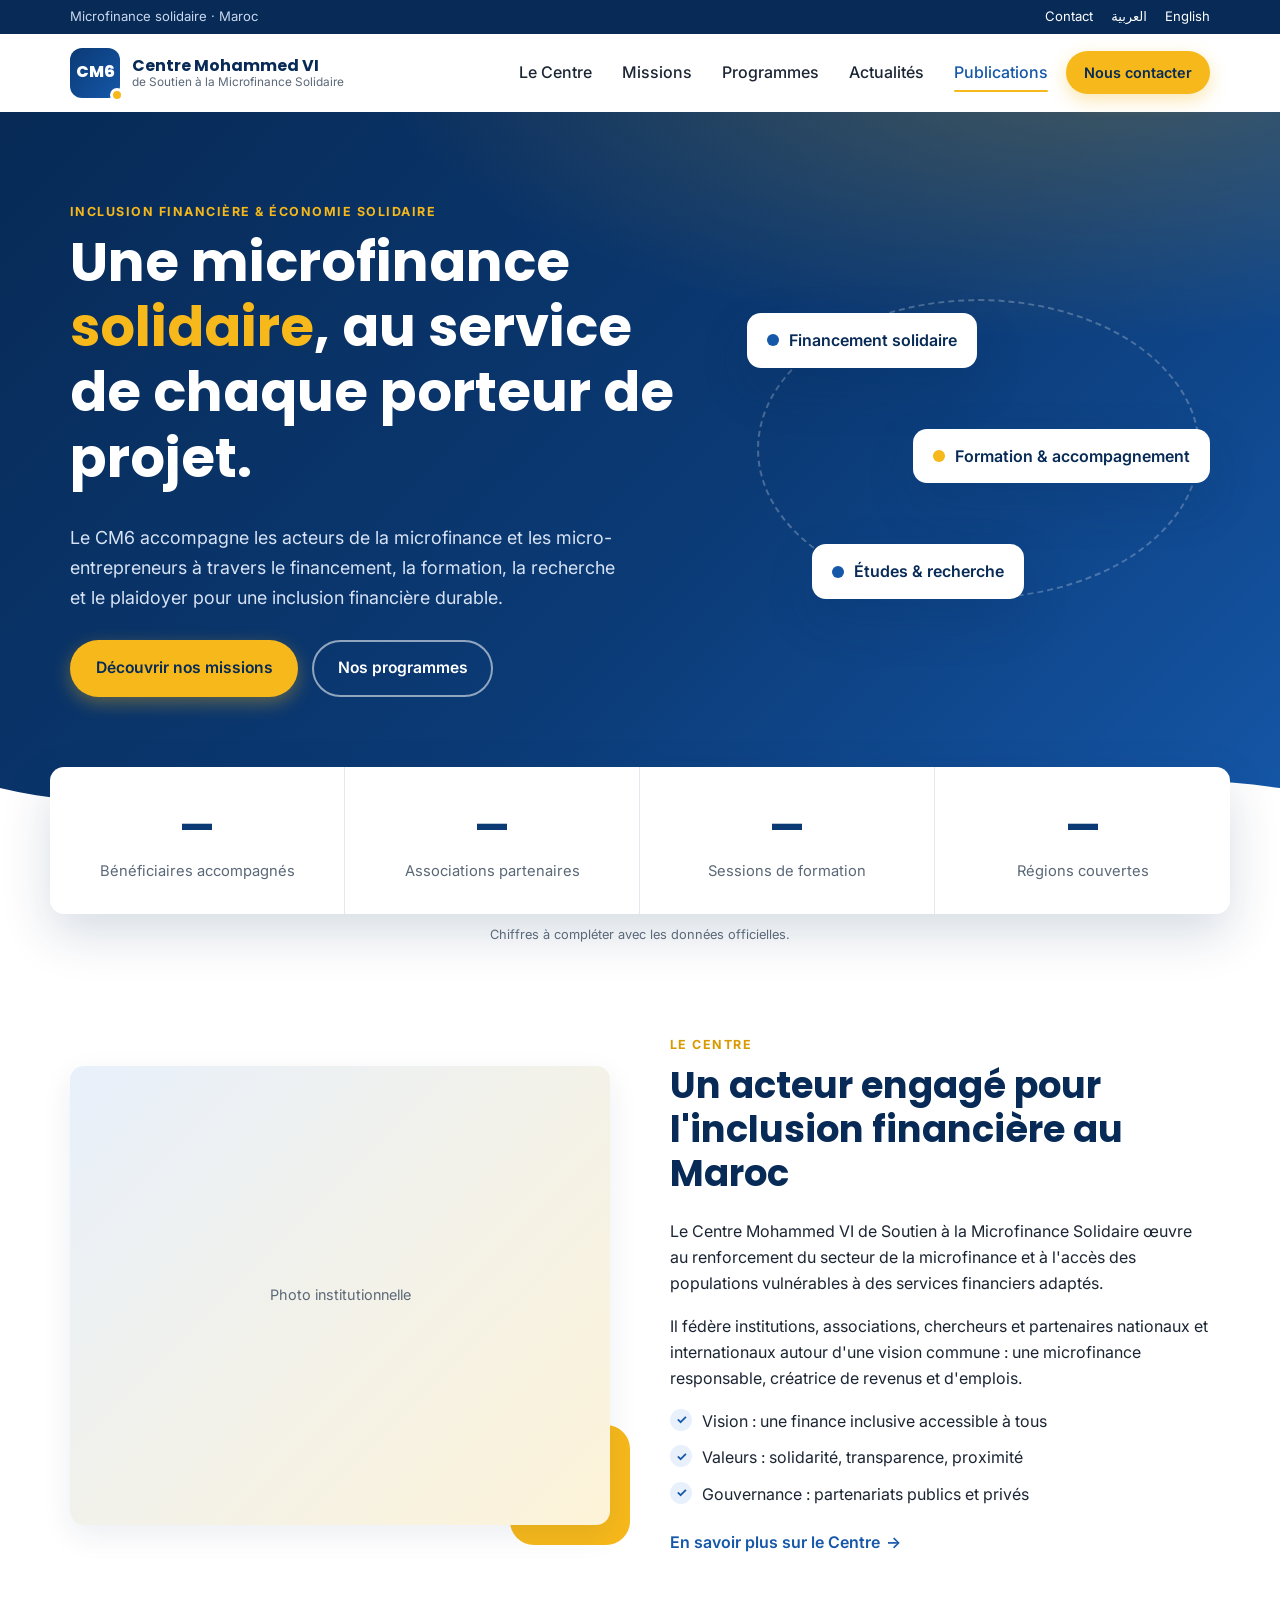
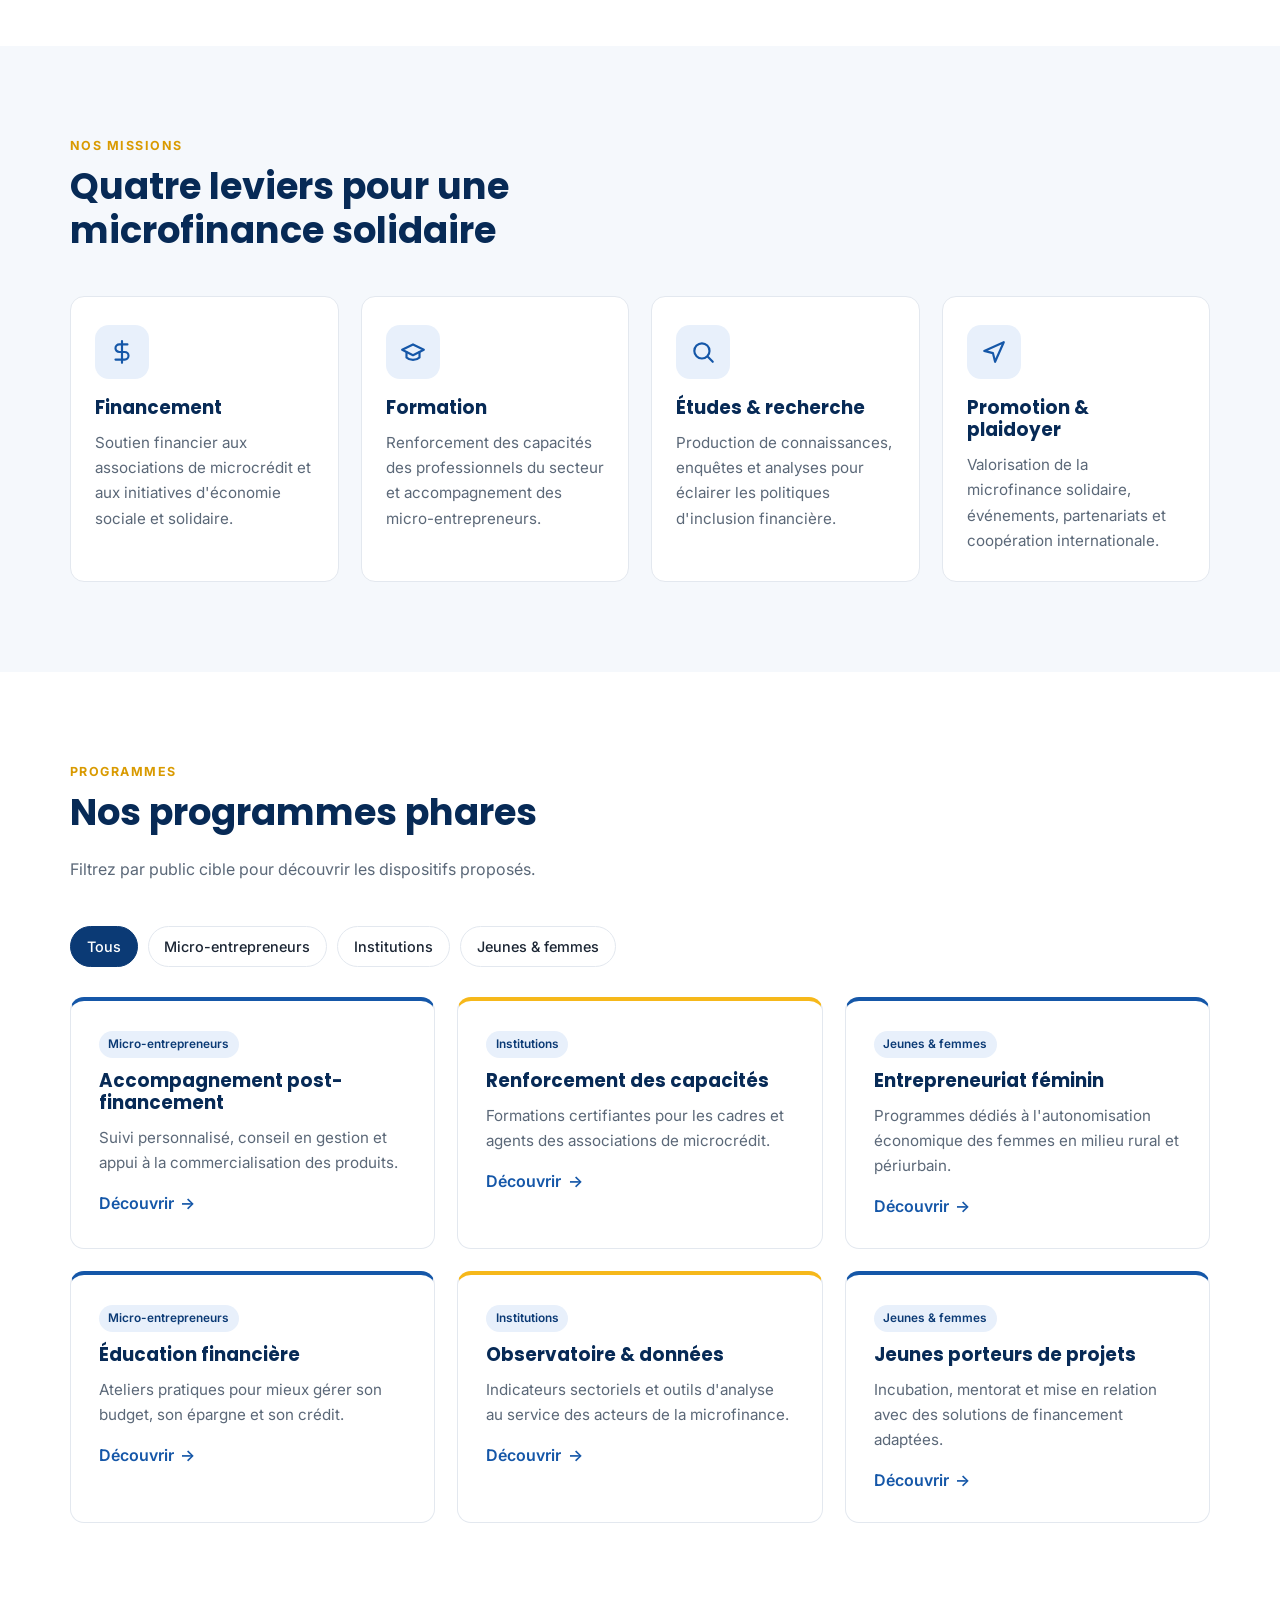
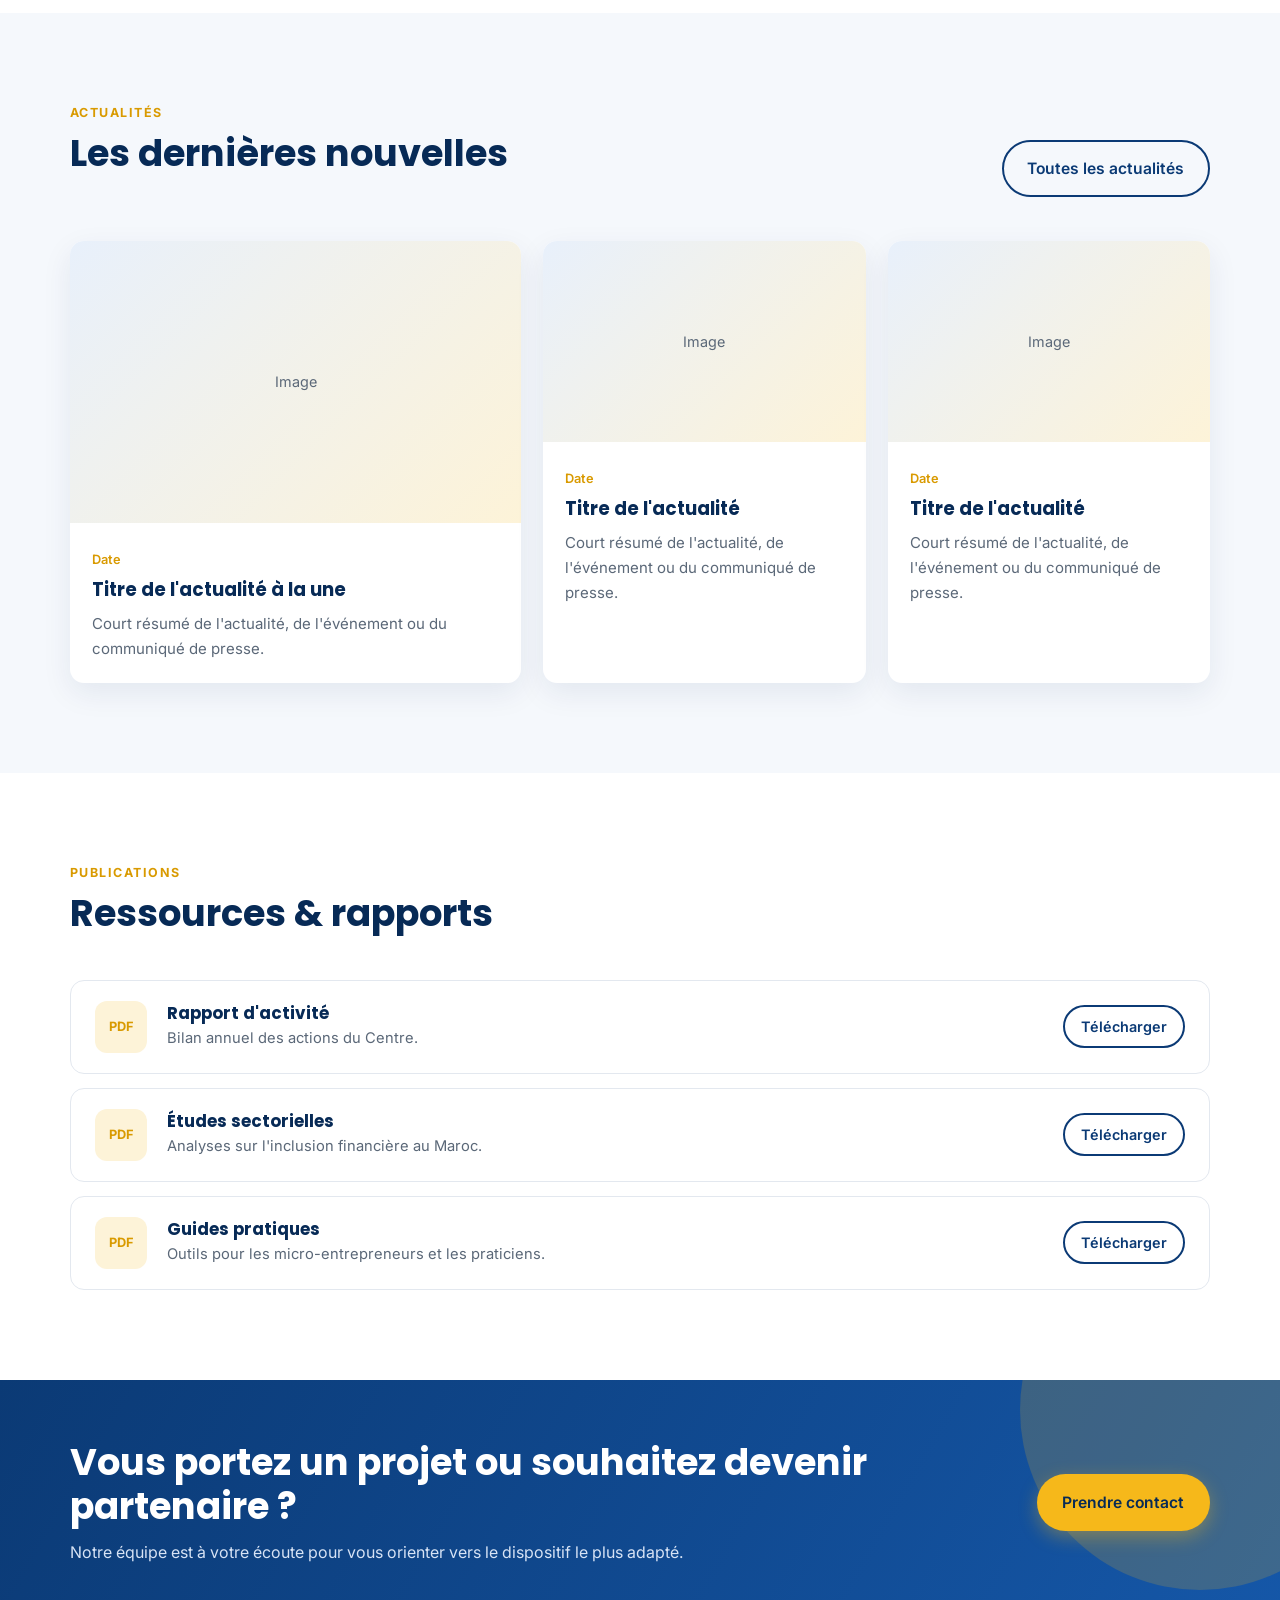
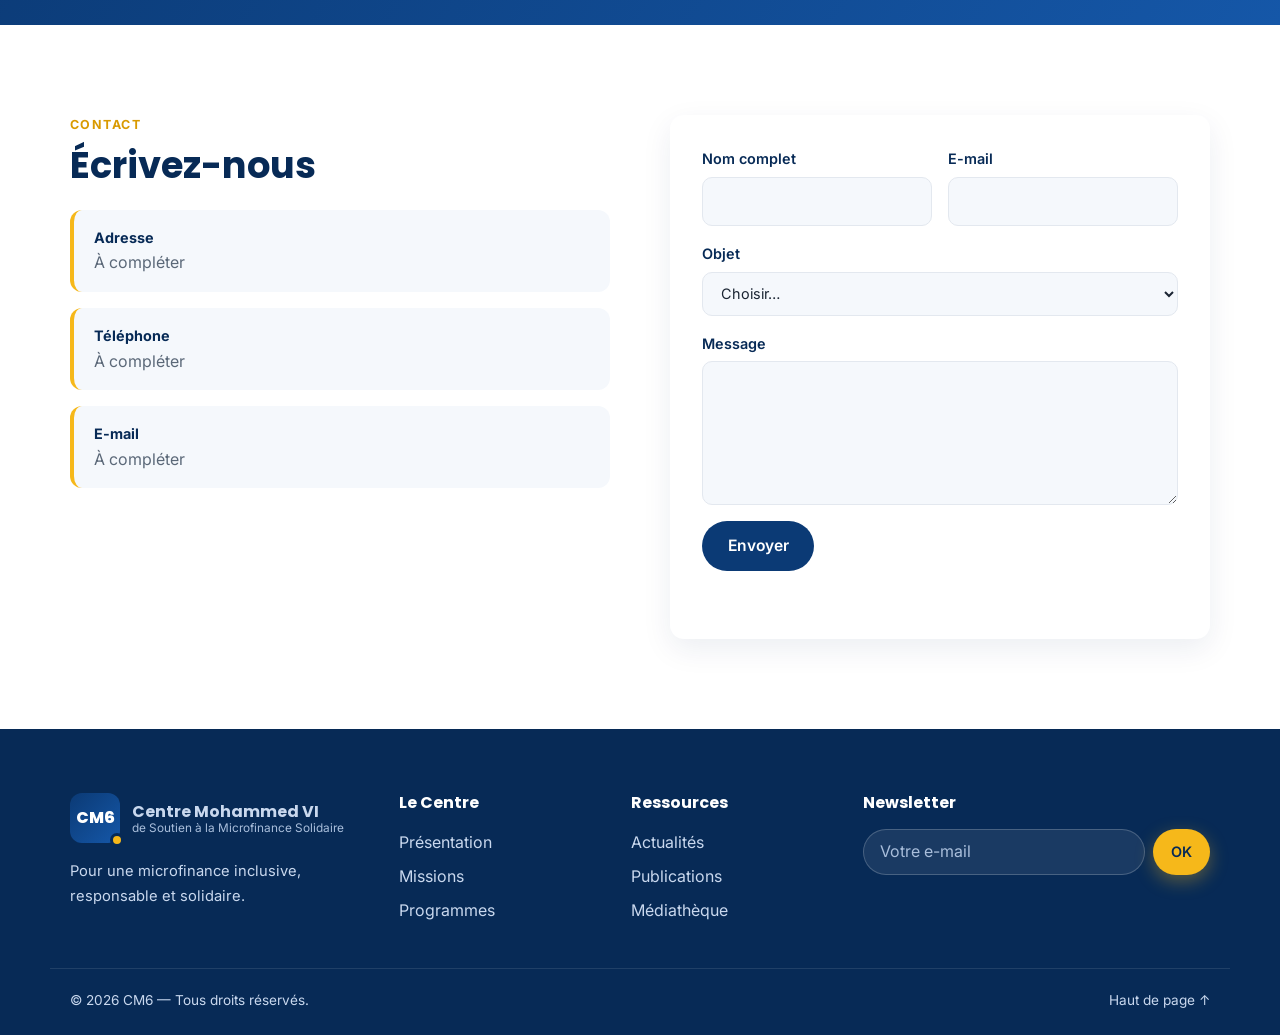
==== index.html @ 5ed600cb "Add responsive static redesign of the CM6 website Single-page HTML/CSS/JS site: hero, key figures, a" ====
<!doctype html>
<html lang="fr">
<head>
  <meta charset="utf-8">
  <meta name="viewport" content="width=device-width, initial-scale=1">
  <title>CM6 — Centre Mohammed VI de Soutien à la Microfinance Solidaire</title>
  <meta name="description" content="Le Centre Mohammed VI de Soutien à la Microfinance Solidaire accompagne le développement d'une microfinance inclusive et responsable au Maroc.">
  <meta name="theme-color" content="#0b3a75">
  <link rel="preconnect" href="https://fonts.googleapis.com">
  <link rel="preconnect" href="https://fonts.gstatic.com" crossorigin>
  <link href="https://fonts.googleapis.com/css2?family=Inter:wght@400;500;600;700&family=Poppins:wght@600;700;800&display=swap" rel="stylesheet">
  <link rel="stylesheet" href="css/styles.css">
  <link rel="icon" href="assets/favicon.svg" type="image/svg+xml">
</head>
<body>
  <a class="skip-link" href="#main">Aller au contenu</a>

  <!-- ============ Header ============ -->
  <header class="site-header" id="top">
    <div class="topbar">
      <div class="container topbar__inner">
        <span>Microfinance solidaire · Maroc</span>
        <div class="topbar__links">
          <a href="#contact">Contact</a>
          <a href="#" lang="ar" hreflang="ar">العربية</a>
          <a href="#" lang="en" hreflang="en">English</a>
        </div>
      </div>
    </div>
    <div class="container nav">
      <a class="brand" href="#top" aria-label="CM6 — Accueil">
        <span class="brand__mark" aria-hidden="true">CM6</span>
        <span class="brand__text">
          <strong>Centre Mohammed VI</strong>
          <small>de Soutien à la Microfinance Solidaire</small>
        </span>
      </a>
      <button class="nav__toggle" aria-expanded="false" aria-controls="nav-menu" aria-label="Ouvrir le menu">
        <span></span><span></span><span></span>
      </button>
      <nav class="nav__menu" id="nav-menu" aria-label="Navigation principale">
        <ul>
          <li><a href="#centre">Le Centre</a></li>
          <li><a href="#missions">Missions</a></li>
          <li><a href="#programmes">Programmes</a></li>
          <li><a href="#actualites">Actualités</a></li>
          <li><a href="#publications">Publications</a></li>
          <li><a class="btn btn--accent btn--sm" href="#contact">Nous contacter</a></li>
        </ul>
      </nav>
    </div>
  </header>

  <main id="main">
    <!-- ============ Hero ============ -->
    <section class="hero">
      <div class="container hero__inner">
        <div class="hero__content reveal">
          <p class="eyebrow">Inclusion financière &amp; économie solidaire</p>
          <h1>Une microfinance <span class="hl">solidaire</span>, au service de chaque porteur de projet.</h1>
          <p class="lead">Le CM6 accompagne les acteurs de la microfinance et les micro-entrepreneurs à travers le financement, la formation, la recherche et le plaidoyer pour une inclusion financière durable.</p>
          <div class="hero__cta">
            <a class="btn btn--accent" href="#missions">Découvrir nos missions</a>
            <a class="btn btn--ghost" href="#programmes">Nos programmes</a>
          </div>
        </div>
        <div class="hero__visual reveal" aria-hidden="true">
          <div class="hero__card hero__card--1">
            <span class="dot"></span>Financement solidaire
          </div>
          <div class="hero__card hero__card--2">
            <span class="dot dot--y"></span>Formation &amp; accompagnement
          </div>
          <div class="hero__card hero__card--3">
            <span class="dot"></span>Études &amp; recherche
          </div>
          <div class="hero__circle"></div>
        </div>
      </div>
      <svg class="hero__wave" viewBox="0 0 1440 90" preserveAspectRatio="none" aria-hidden="true">
        <path d="M0,40 C240,90 480,0 720,30 C960,60 1200,10 1440,40 L1440,90 L0,90 Z"></path>
      </svg>
    </section>

    <!-- ============ Key figures ============ -->
    <!-- TODO: remplacer les valeurs data-count par les chiffres officiels du CM6 -->
    <section class="stats" aria-label="Chiffres clés">
      <div class="container stats__grid">
        <div class="stat reveal"><span class="stat__num" data-count="0">—</span><span class="stat__label">Bénéficiaires accompagnés</span></div>
        <div class="stat reveal"><span class="stat__num" data-count="0">—</span><span class="stat__label">Associations partenaires</span></div>
        <div class="stat reveal"><span class="stat__num" data-count="0">—</span><span class="stat__label">Sessions de formation</span></div>
        <div class="stat reveal"><span class="stat__num" data-count="0">—</span><span class="stat__label">Régions couvertes</span></div>
      </div>
      <p class="container stats__note">Chiffres à compléter avec les données officielles.</p>
    </section>

    <!-- ============ About ============ -->
    <section class="section" id="centre">
      <div class="container split">
        <div class="split__media reveal">
          <div class="photo-placeholder">
            <span>Photo institutionnelle</span>
          </div>
        </div>
        <div class="split__content reveal">
          <p class="eyebrow">Le Centre</p>
          <h2>Un acteur engagé pour l'inclusion financière au Maroc</h2>
          <p>Le Centre Mohammed VI de Soutien à la Microfinance Solidaire œuvre au renforcement du secteur de la microfinance et à l'accès des populations vulnérables à des services financiers adaptés.</p>
          <p>Il fédère institutions, associations, chercheurs et partenaires nationaux et internationaux autour d'une vision commune : une microfinance responsable, créatrice de revenus et d'emplois.</p>
          <ul class="checklist">
            <li>Vision : une finance inclusive accessible à tous</li>
            <li>Valeurs : solidarité, transparence, proximité</li>
            <li>Gouvernance : partenariats publics et privés</li>
          </ul>
          <a class="link-arrow" href="#">En savoir plus sur le Centre</a>
        </div>
      </div>
    </section>

    <!-- ============ Missions ============ -->
    <section class="section section--tint" id="missions">
      <div class="container">
        <header class="section__head reveal">
          <p class="eyebrow">Nos missions</p>
          <h2>Quatre leviers pour une microfinance solidaire</h2>
        </header>
        <div class="cards">
          <article class="card reveal">
            <div class="card__icon" aria-hidden="true">
              <svg viewBox="0 0 24 24"><path d="M12 2v20M17 5H9.5a3.5 3.5 0 0 0 0 7h5a3.5 3.5 0 0 1 0 7H6"/></svg>
            </div>
            <h3>Financement</h3>
            <p>Soutien financier aux associations de microcrédit et aux initiatives d'économie sociale et solidaire.</p>
          </article>
          <article class="card reveal">
            <div class="card__icon" aria-hidden="true">
              <svg viewBox="0 0 24 24"><path d="M22 10 12 5 2 10l10 5 10-5z"/><path d="M6 12v5c3 3 9 3 12 0v-5"/></svg>
            </div>
            <h3>Formation</h3>
            <p>Renforcement des capacités des professionnels du secteur et accompagnement des micro-entrepreneurs.</p>
          </article>
          <article class="card reveal">
            <div class="card__icon" aria-hidden="true">
              <svg viewBox="0 0 24 24"><circle cx="11" cy="11" r="7"/><path d="m21 21-4.3-4.3"/></svg>
            </div>
            <h3>Études &amp; recherche</h3>
            <p>Production de connaissances, enquêtes et analyses pour éclairer les politiques d'inclusion financière.</p>
          </article>
          <article class="card reveal">
            <div class="card__icon" aria-hidden="true">
              <svg viewBox="0 0 24 24"><path d="M3 11l18-8-8 18-2-8-8-2z"/></svg>
            </div>
            <h3>Promotion &amp; plaidoyer</h3>
            <p>Valorisation de la microfinance solidaire, événements, partenariats et coopération internationale.</p>
          </article>
        </div>
      </div>
    </section>

    <!-- ============ Programmes ============ -->
    <section class="section" id="programmes">
      <div class="container">
        <header class="section__head reveal">
          <p class="eyebrow">Programmes</p>
          <h2>Nos programmes phares</h2>
          <p>Filtrez par public cible pour découvrir les dispositifs proposés.</p>
        </header>
        <div class="filters" role="group" aria-label="Filtrer les programmes">
          <button class="chip is-active" data-filter="all" aria-pressed="true">Tous</button>
          <button class="chip" data-filter="entrepreneurs" aria-pressed="false">Micro-entrepreneurs</button>
          <button class="chip" data-filter="institutions" aria-pressed="false">Institutions</button>
          <button class="chip" data-filter="jeunes" aria-pressed="false">Jeunes &amp; femmes</button>
        </div>
        <div class="programs">
          <article class="program reveal" data-cat="entrepreneurs">
            <span class="tag">Micro-entrepreneurs</span>
            <h3>Accompagnement post-financement</h3>
            <p>Suivi personnalisé, conseil en gestion et appui à la commercialisation des produits.</p>
            <a class="link-arrow" href="#">Découvrir</a>
          </article>
          <article class="program reveal" data-cat="institutions">
            <span class="tag">Institutions</span>
            <h3>Renforcement des capacités</h3>
            <p>Formations certifiantes pour les cadres et agents des associations de microcrédit.</p>
            <a class="link-arrow" href="#">Découvrir</a>
          </article>
          <article class="program reveal" data-cat="jeunes">
            <span class="tag">Jeunes &amp; femmes</span>
            <h3>Entrepreneuriat féminin</h3>
            <p>Programmes dédiés à l'autonomisation économique des femmes en milieu rural et périurbain.</p>
            <a class="link-arrow" href="#">Découvrir</a>
          </article>
          <article class="program reveal" data-cat="entrepreneurs">
            <span class="tag">Micro-entrepreneurs</span>
            <h3>Éducation financière</h3>
            <p>Ateliers pratiques pour mieux gérer son budget, son épargne et son crédit.</p>
            <a class="link-arrow" href="#">Découvrir</a>
          </article>
          <article class="program reveal" data-cat="institutions">
            <span class="tag">Institutions</span>
            <h3>Observatoire &amp; données</h3>
            <p>Indicateurs sectoriels et outils d'analyse au service des acteurs de la microfinance.</p>
            <a class="link-arrow" href="#">Découvrir</a>
          </article>
          <article class="program reveal" data-cat="jeunes">
            <span class="tag">Jeunes &amp; femmes</span>
            <h3>Jeunes porteurs de projets</h3>
            <p>Incubation, mentorat et mise en relation avec des solutions de financement adaptées.</p>
            <a class="link-arrow" href="#">Découvrir</a>
          </article>
        </div>
      </div>
    </section>

    <!-- ============ News ============ -->
    <!-- TODO: remplacer par les actualités réelles -->
    <section class="section section--tint" id="actualites">
      <div class="container">
        <header class="section__head section__head--row reveal">
          <div>
            <p class="eyebrow">Actualités</p>
            <h2>Les dernières nouvelles</h2>
          </div>
          <a class="btn btn--outline" href="#">Toutes les actualités</a>
        </header>
        <div class="news">
          <article class="news__item reveal">
            <div class="news__img photo-placeholder"><span>Image</span></div>
            <div class="news__body">
              <time datetime="2026-01-01">Date</time>
              <h3><a href="#">Titre de l'actualité à la une</a></h3>
              <p>Court résumé de l'actualité, de l'événement ou du communiqué de presse.</p>
            </div>
          </article>
          <article class="news__item reveal">
            <div class="news__img photo-placeholder"><span>Image</span></div>
            <div class="news__body">
              <time datetime="2026-01-01">Date</time>
              <h3><a href="#">Titre de l'actualité</a></h3>
              <p>Court résumé de l'actualité, de l'événement ou du communiqué de presse.</p>
            </div>
          </article>
          <article class="news__item reveal">
            <div class="news__img photo-placeholder"><span>Image</span></div>
            <div class="news__body">
              <time datetime="2026-01-01">Date</time>
              <h3><a href="#">Titre de l'actualité</a></h3>
              <p>Court résumé de l'actualité, de l'événement ou du communiqué de presse.</p>
            </div>
          </article>
        </div>
      </div>
    </section>

    <!-- ============ Publications ============ -->
    <section class="section" id="publications">
      <div class="container">
        <header class="section__head reveal">
          <p class="eyebrow">Publications</p>
          <h2>Ressources &amp; rapports</h2>
        </header>
        <ul class="docs">
          <li class="doc reveal"><span class="doc__type">PDF</span><div><h3>Rapport d'activité</h3><p>Bilan annuel des actions du Centre.</p></div><a class="btn btn--outline btn--sm" href="#">Télécharger</a></li>
          <li class="doc reveal"><span class="doc__type">PDF</span><div><h3>Études sectorielles</h3><p>Analyses sur l'inclusion financière au Maroc.</p></div><a class="btn btn--outline btn--sm" href="#">Télécharger</a></li>
          <li class="doc reveal"><span class="doc__type">PDF</span><div><h3>Guides pratiques</h3><p>Outils pour les micro-entrepreneurs et les praticiens.</p></div><a class="btn btn--outline btn--sm" href="#">Télécharger</a></li>
        </ul>
      </div>
    </section>

    <!-- ============ CTA ============ -->
    <section class="cta">
      <div class="container cta__inner reveal">
        <div>
          <h2>Vous portez un projet ou souhaitez devenir partenaire&nbsp;?</h2>
          <p>Notre équipe est à votre écoute pour vous orienter vers le dispositif le plus adapté.</p>
        </div>
        <a class="btn btn--accent" href="#contact">Prendre contact</a>
      </div>
    </section>

    <!-- ============ Contact ============ -->
    <section class="section" id="contact">
      <div class="container split split--contact">
        <div class="reveal">
          <p class="eyebrow">Contact</p>
          <h2>Écrivez-nous</h2>
          <!-- TODO: renseigner les coordonnées officielles -->
          <ul class="contact-list">
            <li><strong>Adresse</strong><span>À compléter</span></li>
            <li><strong>Téléphone</strong><span>À compléter</span></li>
            <li><strong>E-mail</strong><span>À compléter</span></li>
          </ul>
        </div>
        <form class="form reveal" id="contact-form" novalidate>
          <div class="form__row">
            <label>Nom complet<input name="name" type="text" autocomplete="name" required></label>
            <label>E-mail<input name="email" type="email" autocomplete="email" required></label>
          </div>
          <label>Objet
            <select name="subject" required>
              <option value="">Choisir…</option>
              <option>Demande d'information</option>
              <option>Partenariat</option>
              <option>Formation</option>
              <option>Presse</option>
            </select>
          </label>
          <label>Message<textarea name="message" rows="5" required></textarea></label>
          <button class="btn btn--primary" type="submit">Envoyer</button>
          <p class="form__status" role="status" aria-live="polite"></p>
        </form>
      </div>
    </section>
  </main>

  <!-- ============ Footer ============ -->
  <footer class="site-footer">
    <div class="container footer__grid">
      <div>
        <a class="brand brand--light" href="#top">
          <span class="brand__mark" aria-hidden="true">CM6</span>
          <span class="brand__text"><strong>Centre Mohammed VI</strong><small>de Soutien à la Microfinance Solidaire</small></span>
        </a>
        <p class="footer__tag">Pour une microfinance inclusive, responsable et solidaire.</p>
      </div>
      <div>
        <h4>Le Centre</h4>
        <ul><li><a href="#centre">Présentation</a></li><li><a href="#missions">Missions</a></li><li><a href="#programmes">Programmes</a></li></ul>
      </div>
      <div>
        <h4>Ressources</h4>
        <ul><li><a href="#actualites">Actualités</a></li><li><a href="#publications">Publications</a></li><li><a href="#">Médiathèque</a></li></ul>
      </div>
      <div>
        <h4>Newsletter</h4>
        <form class="newsletter" id="newsletter-form" novalidate>
          <label class="sr-only" for="nl-email">E-mail</label>
          <input id="nl-email" type="email" placeholder="Votre e-mail" required>
          <button class="btn btn--accent btn--sm" type="submit">OK</button>
        </form>
        <p class="newsletter__status" role="status" aria-live="polite"></p>
      </div>
    </div>
    <div class="container footer__bottom">
      <p>© <span id="year"></span> CM6 — Tous droits réservés.</p>
      <a href="#top">Haut de page ↑</a>
    </div>
  </footer>

  <script src="js/main.js" defer></script>
</body>
</html>
---- css/styles.css ----
/* ==========================================================
   CM6 — Redesign
   Palette: deep blue + warm yellow (adjust tokens below)
   ========================================================== */
:root {
  --blue-900: #072a56;
  --blue-800: #0b3a75;
  --blue-600: #1557a8;
  --blue-100: #e8f0fb;
  --yellow: #f6b81a;
  --yellow-600: #d99a00;
  --ink: #1b2533;
  --muted: #5b6878;
  --line: #e3e8ef;
  --bg: #ffffff;
  --tint: #f5f8fc;
  --radius: 14px;
  --shadow: 0 10px 30px rgba(7, 42, 86, .08);
  --shadow-lg: 0 20px 50px rgba(7, 42, 86, .16);
  --font: "Inter", system-ui, -apple-system, "Segoe UI", Roboto, sans-serif;
  --font-display: "Poppins", var(--font);
  --container: 1180px;
}

*, *::before, *::after { box-sizing: border-box; }
html { scroll-behavior: smooth; scroll-padding-top: 90px; }
body { margin: 0; font-family: var(--font); color: var(--ink); background: var(--bg); line-height: 1.65; -webkit-font-smoothing: antialiased; }
img, svg { display: block; max-width: 100%; }
a { color: var(--blue-600); text-decoration: none; }
a:hover { text-decoration: underline; }
h1, h2, h3, h4 { font-family: var(--font-display); line-height: 1.2; margin: 0 0 .6em; color: var(--blue-900); }
h1 { font-size: clamp(2rem, 4.6vw, 3.4rem); }
h2 { font-size: clamp(1.6rem, 3vw, 2.3rem); }
h3 { font-size: 1.15rem; }
p { margin: 0 0 1em; }

.container { width: 100%; max-width: var(--container); margin: 0 auto; padding: 0 20px; }
.sr-only { position: absolute; width: 1px; height: 1px; overflow: hidden; clip: rect(0 0 0 0); white-space: nowrap; }
.skip-link { position: absolute; left: -999px; top: 8px; background: var(--yellow); color: var(--blue-900); padding: 8px 14px; border-radius: 8px; z-index: 100; }
.skip-link:focus { left: 8px; }
:focus-visible { outline: 3px solid var(--yellow); outline-offset: 2px; }

/* ---------- Buttons ---------- */
.btn { display: inline-flex; align-items: center; justify-content: center; gap: .5em; padding: .85em 1.5em; border-radius: 999px; font-weight: 600; font-size: .98rem; border: 2px solid transparent; cursor: pointer; transition: transform .2s, background .2s, color .2s, box-shadow .2s; text-decoration: none !important; font-family: inherit; white-space: nowrap; }
.btn:hover { transform: translateY(-2px); }
.btn--sm { padding: .55em 1.1em; font-size: .9rem; }
.btn--primary { background: var(--blue-800); color: #fff; }
.btn--primary:hover { background: var(--blue-600); }
.btn--accent { background: var(--yellow); color: var(--blue-900); box-shadow: 0 6px 18px rgba(246, 184, 26, .35); }
.btn--accent:hover { background: #ffc93d; }
.btn--ghost { color: #fff; border-color: rgba(255,255,255,.55); }
.btn--ghost:hover { background: rgba(255,255,255,.12); }
.btn--outline { color: var(--blue-800); border-color: var(--blue-800); background: transparent; }
.btn--outline:hover { background: var(--blue-800); color: #fff; }

.eyebrow { text-transform: uppercase; letter-spacing: .12em; font-size: .78rem; font-weight: 700; color: var(--yellow-600); margin-bottom: .6em; }
.link-arrow { font-weight: 600; display: inline-flex; gap: .4em; align-items: center; }
.link-arrow::after { content: "→"; transition: transform .2s; }
.link-arrow:hover::after { transform: translateX(4px); }

/* ---------- Header ---------- */
.site-header { position: sticky; top: 0; z-index: 50; background: rgba(255,255,255,.96); backdrop-filter: blur(8px); transition: box-shadow .25s; }
.site-header.is-scrolled { box-shadow: 0 4px 20px rgba(7,42,86,.08); }
.topbar { background: var(--blue-900); color: #c9d8ee; font-size: .82rem; }
.topbar__inner { display: flex; justify-content: space-between; align-items: center; padding-top: 6px; padding-bottom: 6px; }
.topbar__links { display: flex; gap: 18px; }
.topbar a { color: #fff; }
.nav { display: flex; align-items: center; justify-content: space-between; padding-top: 14px; padding-bottom: 14px; }

.brand { display: flex; align-items: center; gap: 12px; color: var(--blue-900); text-decoration: none !important; }
.brand__mark { display: grid; place-items: center; width: 50px; height: 50px; border-radius: 12px; background: linear-gradient(135deg, var(--blue-800), var(--blue-600)); color: #fff; font-family: var(--font-display); font-weight: 800; font-size: 1rem; position: relative; }
.brand__mark::after { content: ""; position: absolute; right: -4px; bottom: -4px; width: 14px; height: 14px; border-radius: 50%; background: var(--yellow); border: 3px solid #fff; }
.brand__text { display: flex; flex-direction: column; line-height: 1.2; }
.brand__text strong { font-family: var(--font-display); font-size: 1rem; }
.brand__text small { font-size: .74rem; color: var(--muted); }
.brand--light { color: #fff; }
.brand--light .brand__text small { color: #a9bedb; }
.brand--light .brand__mark::after { border-color: var(--blue-900); }

.nav__menu ul { display: flex; align-items: center; gap: 6px; list-style: none; margin: 0; padding: 0; }
.nav__menu a:not(.btn) { display: block; padding: 8px 12px; color: var(--ink); font-weight: 500; border-radius: 8px; position: relative; }
.nav__menu a:not(.btn):hover, .nav__menu a.is-active { color: var(--blue-600); text-decoration: none; }
.nav__menu a.is-active::after { content: ""; position: absolute; left: 12px; right: 12px; bottom: 2px; height: 2px; background: var(--yellow); border-radius: 2px; }
.nav__toggle { display: none; background: none; border: 0; width: 44px; height: 44px; cursor: pointer; padding: 10px; }
.nav__toggle span { display: block; height: 2px; background: var(--blue-900); margin: 5px 0; border-radius: 2px; transition: transform .25s, opacity .25s; }
.nav__toggle[aria-expanded="true"] span:nth-child(1) { transform: translateY(7px) rotate(45deg); }
.nav__toggle[aria-expanded="true"] span:nth-child(2) { opacity: 0; }
.nav__toggle[aria-expanded="true"] span:nth-child(3) { transform: translateY(-7px) rotate(-45deg); }

/* ---------- Hero ---------- */
.hero { position: relative; background: radial-gradient(1200px 500px at 85% -10%, rgba(246,184,26,.25), transparent 60%), linear-gradient(135deg, var(--blue-900), var(--blue-800) 55%, var(--blue-600)); color: #fff; padding: 90px 0 140px; overflow: hidden; }
.hero h1 { color: #fff; }
.hero .hl { color: var(--yellow); }
.hero .eyebrow { color: var(--yellow); }
.hero .lead { font-size: 1.12rem; color: #d7e3f5; max-width: 560px; }
.hero__inner { display: grid; grid-template-columns: 1.15fr .85fr; gap: 50px; align-items: center; }
.hero__cta { display: flex; flex-wrap: wrap; gap: 14px; margin-top: 28px; }
.hero__visual { position: relative; min-height: 340px; }
.hero__circle { position: absolute; inset: 20px 10px; border-radius: 50%; border: 2px dashed rgba(255,255,255,.25); animation: spin 60s linear infinite; }
.hero__card { position: absolute; display: flex; align-items: center; gap: 10px; background: #fff; color: var(--blue-900); font-weight: 600; padding: 14px 20px; border-radius: 14px; box-shadow: var(--shadow-lg); z-index: 1; animation: float 6s ease-in-out infinite; white-space: nowrap; }
.hero__card--1 { top: 10%; left: 0; }
.hero__card--2 { top: 44%; right: 0; animation-delay: -2s; }
.hero__card--3 { bottom: 6%; left: 14%; animation-delay: -4s; }
.dot { width: 12px; height: 12px; border-radius: 50%; background: var(--blue-600); }
.dot--y { background: var(--yellow); }
.hero__wave { position: absolute; left: 0; right: 0; bottom: -1px; width: 100%; height: 90px; fill: #fff; }
@keyframes float { 0%,100% { transform: translateY(0); } 50% { transform: translateY(-12px); } }
@keyframes spin { to { transform: rotate(360deg); } }

/* ---------- Stats ---------- */
.stats { margin-top: -70px; position: relative; z-index: 2; }
.stats__grid { display: grid; grid-template-columns: repeat(4, 1fr); background: #fff; border-radius: var(--radius); box-shadow: var(--shadow-lg); padding: 0; overflow: hidden; }
.stat { padding: 30px 24px; text-align: center; border-right: 1px solid var(--line); }
.stat:last-child { border-right: 0; }
.stat__num { display: block; font-family: var(--font-display); font-weight: 800; font-size: 2.3rem; color: var(--blue-800); }
.stat__label { color: var(--muted); font-size: .92rem; }
.stats__note { text-align: center; font-size: .8rem; color: var(--muted); margin-top: 10px; }

/* ---------- Sections ---------- */
.section { padding: 90px 0; }
.section--tint { background: var(--tint); }
.section__head { max-width: 680px; margin-bottom: 44px; }
.section__head--row { max-width: none; display: flex; justify-content: space-between; align-items: end; gap: 20px; flex-wrap: wrap; }
.section__head p:last-child { color: var(--muted); }

.split { display: grid; grid-template-columns: 1fr 1fr; gap: 60px; align-items: center; }
.photo-placeholder { display: grid; place-items: center; background: linear-gradient(135deg, var(--blue-100), #fdf3d8); border-radius: var(--radius); color: var(--muted); font-size: .9rem; min-height: 180px; }
.split__media .photo-placeholder { aspect-ratio: 4 / 3.4; box-shadow: var(--shadow); position: relative; }
.split__media .photo-placeholder::after { content: ""; position: absolute; width: 120px; height: 120px; border-radius: 24px; background: var(--yellow); right: -20px; bottom: -20px; z-index: -1; }
.split__media { position: relative; z-index: 0; }
.checklist { list-style: none; padding: 0; margin: 0 0 1.4em; }
.checklist li { padding-left: 32px; position: relative; margin-bottom: 10px; }
.checklist li::before { content: "✓"; position: absolute; left: 0; top: 1px; width: 22px; height: 22px; border-radius: 50%; background: var(--blue-100); color: var(--blue-600); font-size: .8rem; font-weight: 700; display: grid; place-items: center; }

/* Cards */
.cards { display: grid; grid-template-columns: repeat(4, 1fr); gap: 22px; }
.card { background: #fff; border: 1px solid var(--line); border-radius: var(--radius); padding: 28px 24px; transition: transform .25s, box-shadow .25s, border-color .25s; }
.card:hover { transform: translateY(-6px); box-shadow: var(--shadow); border-color: transparent; }
.card p { color: var(--muted); font-size: .95rem; margin: 0; }
.card__icon { width: 54px; height: 54px; border-radius: 14px; background: var(--blue-100); display: grid; place-items: center; margin-bottom: 18px; transition: background .25s; }
.card__icon svg { width: 26px; height: 26px; fill: none; stroke: var(--blue-600); stroke-width: 2; stroke-linecap: round; stroke-linejoin: round; }
.card:hover .card__icon { background: var(--yellow); }
.card:hover .card__icon svg { stroke: var(--blue-900); }

/* Programmes */
.filters { display: flex; flex-wrap: wrap; gap: 10px; margin-bottom: 30px; }
.chip { font: inherit; font-weight: 500; font-size: .9rem; padding: .5em 1.1em; border-radius: 999px; border: 1px solid var(--line); background: #fff; color: var(--ink); cursor: pointer; transition: all .2s; }
.chip:hover { border-color: var(--blue-600); color: var(--blue-600); }
.chip.is-active { background: var(--blue-800); border-color: var(--blue-800); color: #fff; }
.programs { display: grid; grid-template-columns: repeat(3, 1fr); gap: 22px; }
.program { border-radius: var(--radius); padding: 28px; background: #fff; border: 1px solid var(--line); border-top: 4px solid var(--blue-600); transition: transform .25s, box-shadow .25s; }
.program:nth-child(3n+2) { border-top-color: var(--yellow); }
.program:hover { transform: translateY(-4px); box-shadow: var(--shadow); }
.program p { color: var(--muted); font-size: .95rem; }
.program.is-hidden { display: none; }
.tag { display: inline-block; font-size: .74rem; font-weight: 600; background: var(--blue-100); color: var(--blue-800); padding: .3em .8em; border-radius: 999px; margin-bottom: 12px; }

/* News */
.news { display: grid; grid-template-columns: 1.4fr 1fr 1fr; gap: 22px; }
.news__item { background: #fff; border-radius: var(--radius); overflow: hidden; box-shadow: var(--shadow); display: flex; flex-direction: column; transition: transform .25s; }
.news__item:hover { transform: translateY(-4px); }
.news__img { border-radius: 0; aspect-ratio: 16 / 10; min-height: 0; }
.news__body { padding: 22px; }
.news__body time { font-size: .8rem; color: var(--yellow-600); font-weight: 600; }
.news__body h3 { margin-top: .4em; }
.news__body h3 a { color: var(--blue-900); }
.news__body p { color: var(--muted); font-size: .94rem; margin: 0; }

/* Publications */
.docs { list-style: none; padding: 0; margin: 0; display: grid; gap: 14px; }
.doc { display: grid; grid-template-columns: auto 1fr auto; gap: 20px; align-items: center; padding: 20px 24px; border: 1px solid var(--line); border-radius: var(--radius); transition: border-color .2s, box-shadow .2s; }
.doc:hover { border-color: var(--blue-600); box-shadow: var(--shadow); }
.doc h3 { margin: 0 0 .2em; font-size: 1.05rem; }
.doc p { margin: 0; color: var(--muted); font-size: .92rem; }
.doc__type { width: 52px; height: 52px; display: grid; place-items: center; border-radius: 12px; background: #fdf3d8; color: var(--yellow-600); font-weight: 700; font-size: .8rem; }

/* CTA */
.cta { background: linear-gradient(120deg, var(--blue-800), var(--blue-600)); color: #fff; padding: 60px 0; position: relative; overflow: hidden; }
.cta::before { content: ""; position: absolute; width: 360px; height: 360px; border-radius: 50%; background: rgba(246,184,26,.18); right: -100px; top: -150px; }
.cta__inner { display: flex; align-items: center; justify-content: space-between; gap: 30px; position: relative; }
.cta h2 { color: #fff; margin-bottom: .3em; }
.cta p { color: #d7e3f5; margin: 0; }

/* Contact */
.split--contact { align-items: start; }
.contact-list { list-style: none; padding: 0; margin: 0; display: grid; gap: 16px; }
.contact-list li { display: flex; flex-direction: column; padding: 16px 20px; background: var(--tint); border-radius: 12px; border-left: 4px solid var(--yellow); }
.contact-list strong { color: var(--blue-900); font-size: .9rem; }
.contact-list span { color: var(--muted); }
.form { display: grid; gap: 16px; background: #fff; padding: 32px; border-radius: var(--radius); box-shadow: var(--shadow); }
.form__row { display: grid; grid-template-columns: 1fr 1fr; gap: 16px; }
.form label { display: grid; gap: 6px; font-weight: 600; font-size: .9rem; color: var(--blue-900); }
.form input, .form select, .form textarea { font: inherit; font-weight: 400; padding: .8em 1em; border: 1px solid var(--line); border-radius: 10px; background: var(--tint); color: var(--ink); width: 100%; transition: border-color .2s, background .2s; }
.form input:focus, .form select:focus, .form textarea:focus { outline: none; border-color: var(--blue-600); background: #fff; box-shadow: 0 0 0 3px rgba(21,87,168,.15); }
.form .is-invalid { border-color: #d64545; }
.form button { justify-self: start; }
.form__status { margin: 0; font-size: .92rem; min-height: 1.4em; }
.form__status.ok, .newsletter__status.ok { color: #1e8a4c; }
.form__status.err, .newsletter__status.err { color: #d64545; }

/* Footer */
.site-footer { background: var(--blue-900); color: #c9d8ee; padding-top: 64px; }
.footer__grid { display: grid; grid-template-columns: 1.5fr 1fr 1fr 1.3fr; gap: 40px; padding-bottom: 44px; }
.site-footer h4 { color: #fff; font-size: 1rem; margin-bottom: 1em; }
.site-footer ul { list-style: none; padding: 0; margin: 0; display: grid; gap: 8px; }
.site-footer a { color: #c9d8ee; }
.site-footer a:hover { color: var(--yellow); }
.footer__tag { margin-top: 16px; font-size: .92rem; max-width: 300px; }
.newsletter { display: flex; gap: 8px; }
.newsletter input { flex: 1; min-width: 0; font: inherit; padding: .55em 1em; border-radius: 999px; border: 1px solid rgba(255,255,255,.2); background: rgba(255,255,255,.08); color: #fff; }
.newsletter input::placeholder { color: #a9bedb; }
.newsletter__status { font-size: .85rem; margin: 8px 0 0; min-height: 1.2em; }
.footer__bottom { display: flex; justify-content: space-between; flex-wrap: wrap; gap: 10px; border-top: 1px solid rgba(255,255,255,.1); padding-top: 20px; padding-bottom: 24px; font-size: .85rem; }
.footer__bottom p { margin: 0; }

/* Reveal on scroll */
.reveal { opacity: 0; transform: translateY(24px); transition: opacity .7s ease, transform .7s ease; }
.reveal.is-visible { opacity: 1; transform: none; }
.no-js .reveal { opacity: 1; transform: none; }

/* ---------- Responsive ---------- */
@media (max-width: 1024px) {
  .cards { grid-template-columns: repeat(2, 1fr); }
  .programs { grid-template-columns: repeat(2, 1fr); }
  .news { grid-template-columns: 1fr 1fr; }
  .news__item:first-child { grid-column: 1 / -1; }
  .footer__grid { grid-template-columns: 1fr 1fr; }
}
@media (max-width: 900px) {
  .nav__toggle { display: block; }
  .nav__menu { position: fixed; inset: var(--header-h, 110px) 0 auto 0; background: #fff; box-shadow: 0 20px 30px rgba(7,42,86,.12); max-height: 0; overflow: hidden; transition: max-height .35s ease; }
  .nav__menu.is-open { max-height: 80vh; }
  .nav__menu ul { flex-direction: column; align-items: stretch; padding: 12px 20px 24px; gap: 2px; }
  .nav__menu a:not(.btn) { padding: 12px 8px; border-bottom: 1px solid var(--line); }
  .nav__menu a.is-active::after { display: none; }
  .nav__menu .btn { margin-top: 12px; }
  .hero { padding: 60px 0 120px; }
  .hero__inner, .split { grid-template-columns: 1fr; gap: 40px; }
  .hero__visual { min-height: 260px; }
  .stats__grid { grid-template-columns: repeat(2, 1fr); }
  .stat:nth-child(2) { border-right: 0; }
  .stat:nth-child(-n+2) { border-bottom: 1px solid var(--line); }
  .cta__inner { flex-direction: column; align-items: flex-start; }
  .section { padding: 70px 0; }
}
@media (max-width: 600px) {
  .topbar__inner > span { display: none; }
  .topbar__inner { justify-content: flex-end; }
  .brand__text small { display: none; }
  .hero__visual { display: none; }
  .cards, .programs, .news, .form__row, .footer__grid { grid-template-columns: 1fr; }
  .doc { grid-template-columns: auto 1fr; }
  .doc .btn { grid-column: 1 / -1; justify-self: start; }
  .stat__num { font-size: 1.9rem; }
  .form { padding: 22px; }
}

@media (prefers-reduced-motion: reduce) {
  html { scroll-behavior: auto; }
  *, *::before, *::after { animation: none !important; transition: none !important; }
  .reveal { opacity: 1; transform: none; }
}
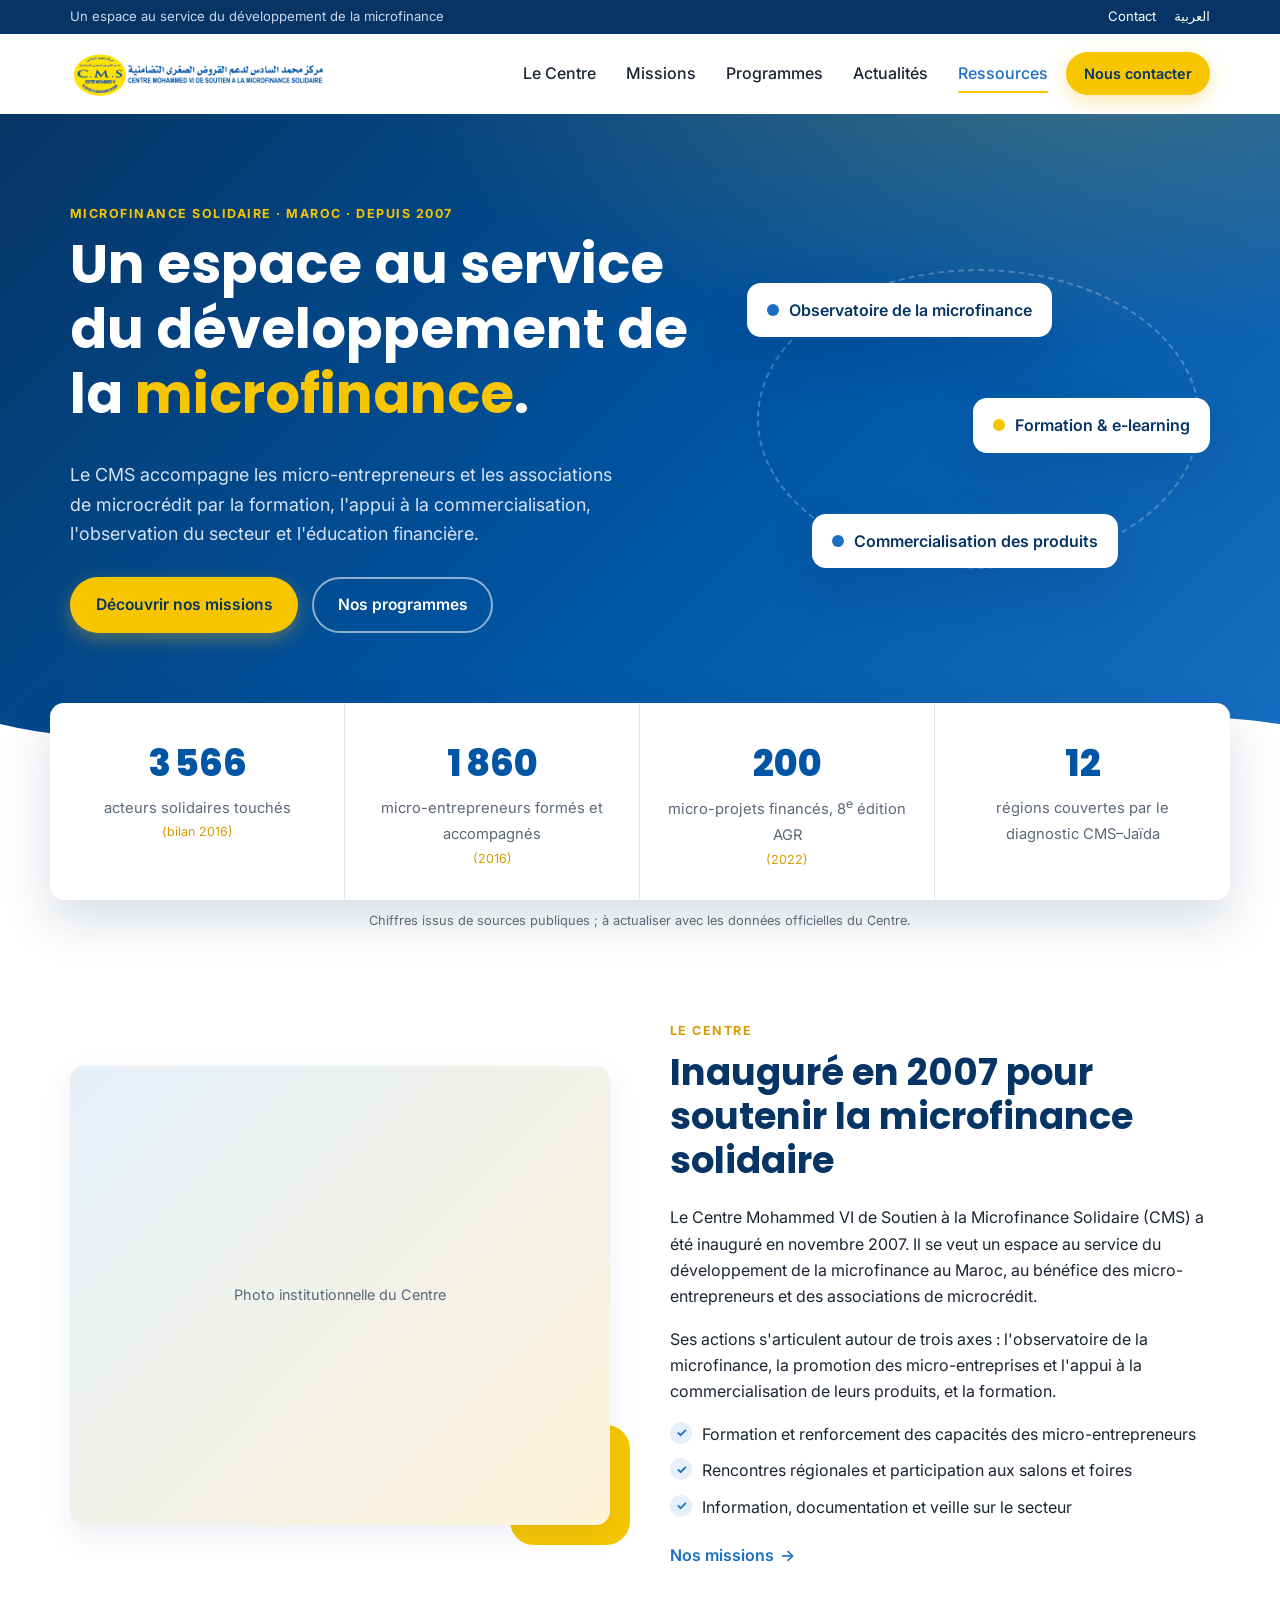
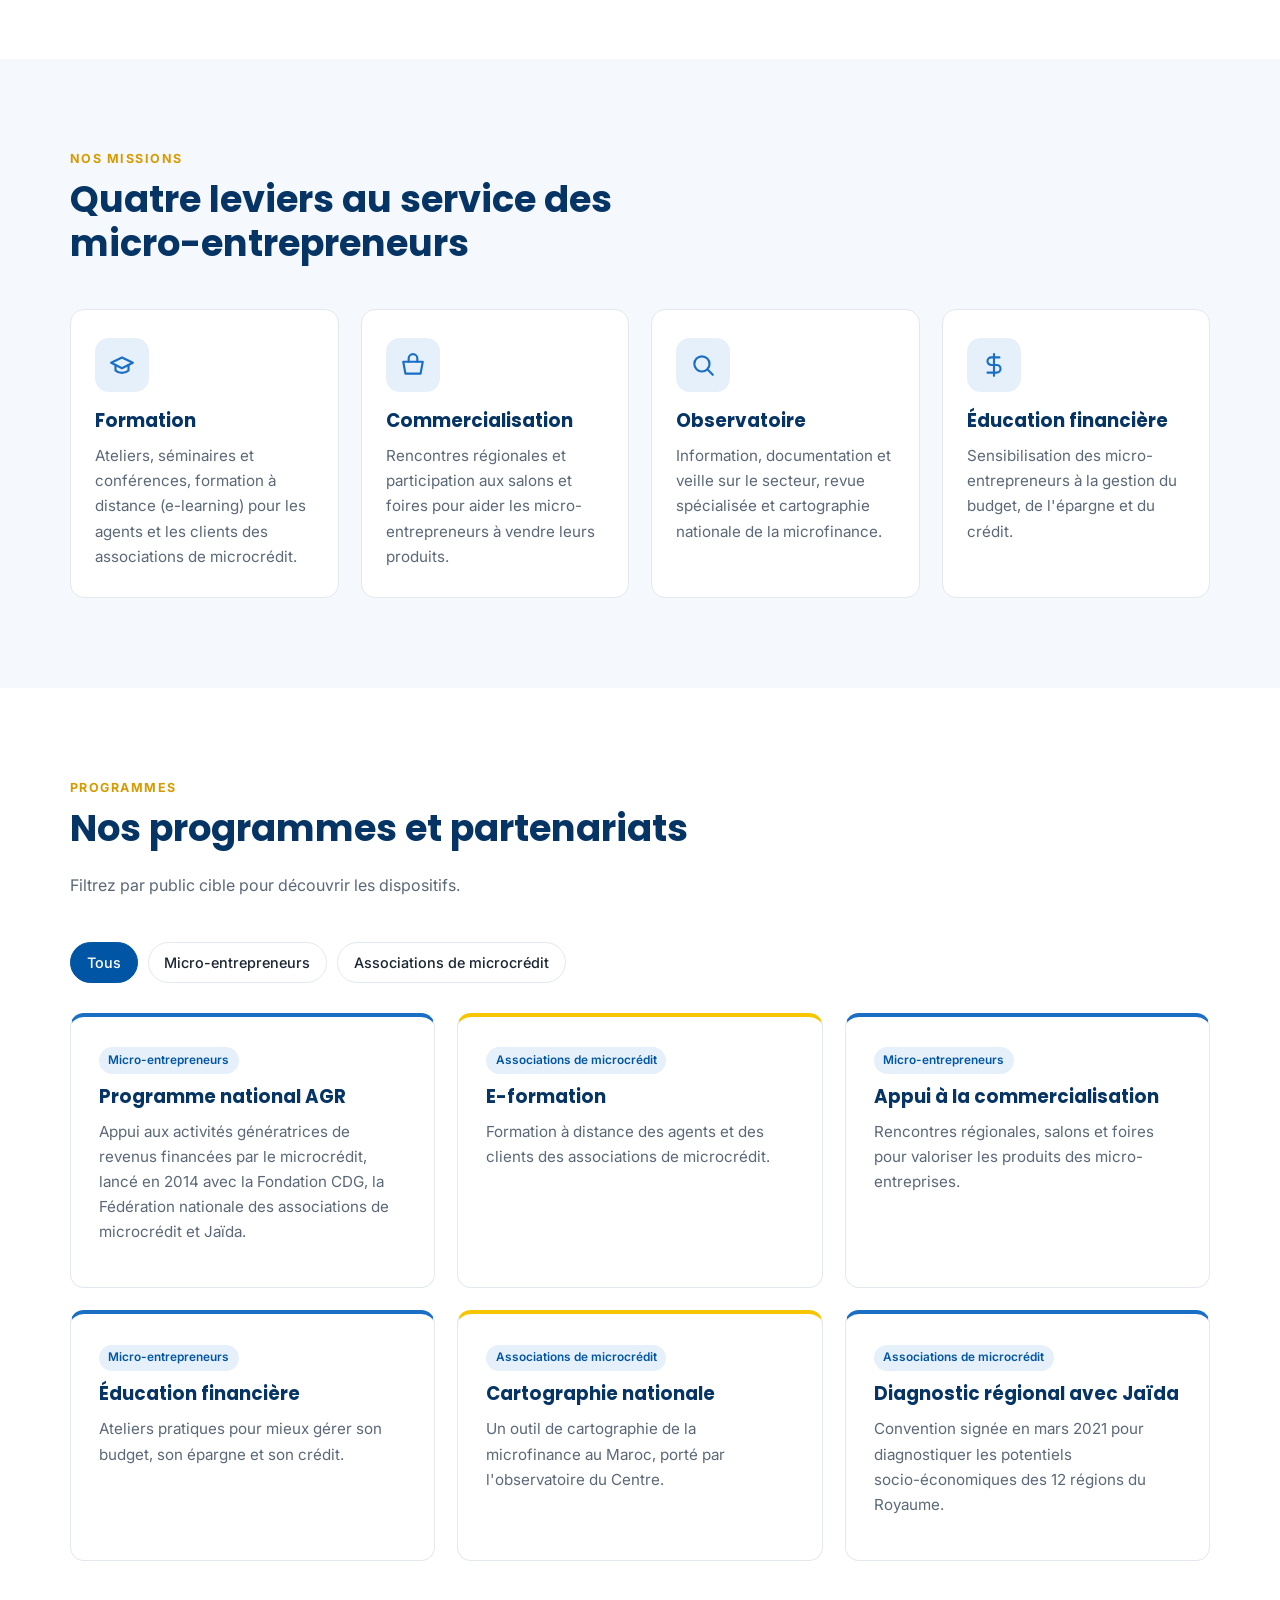
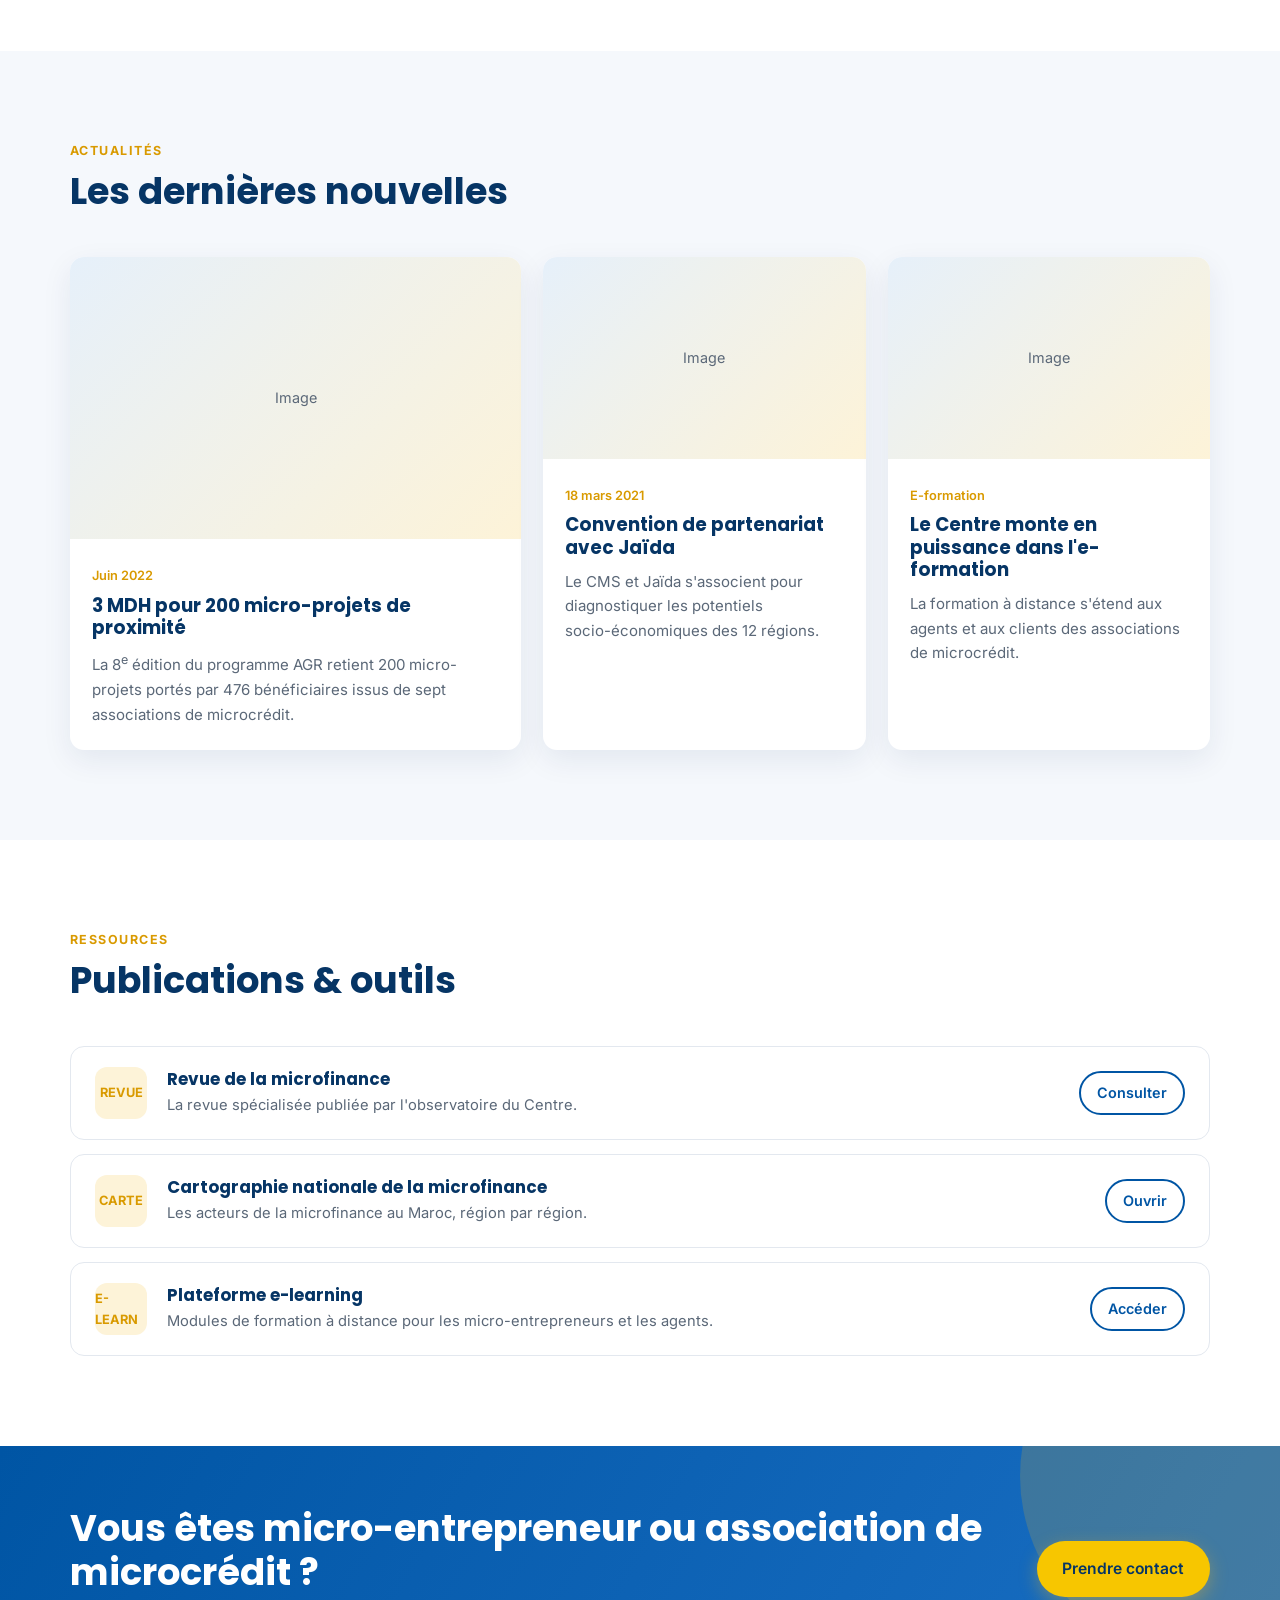
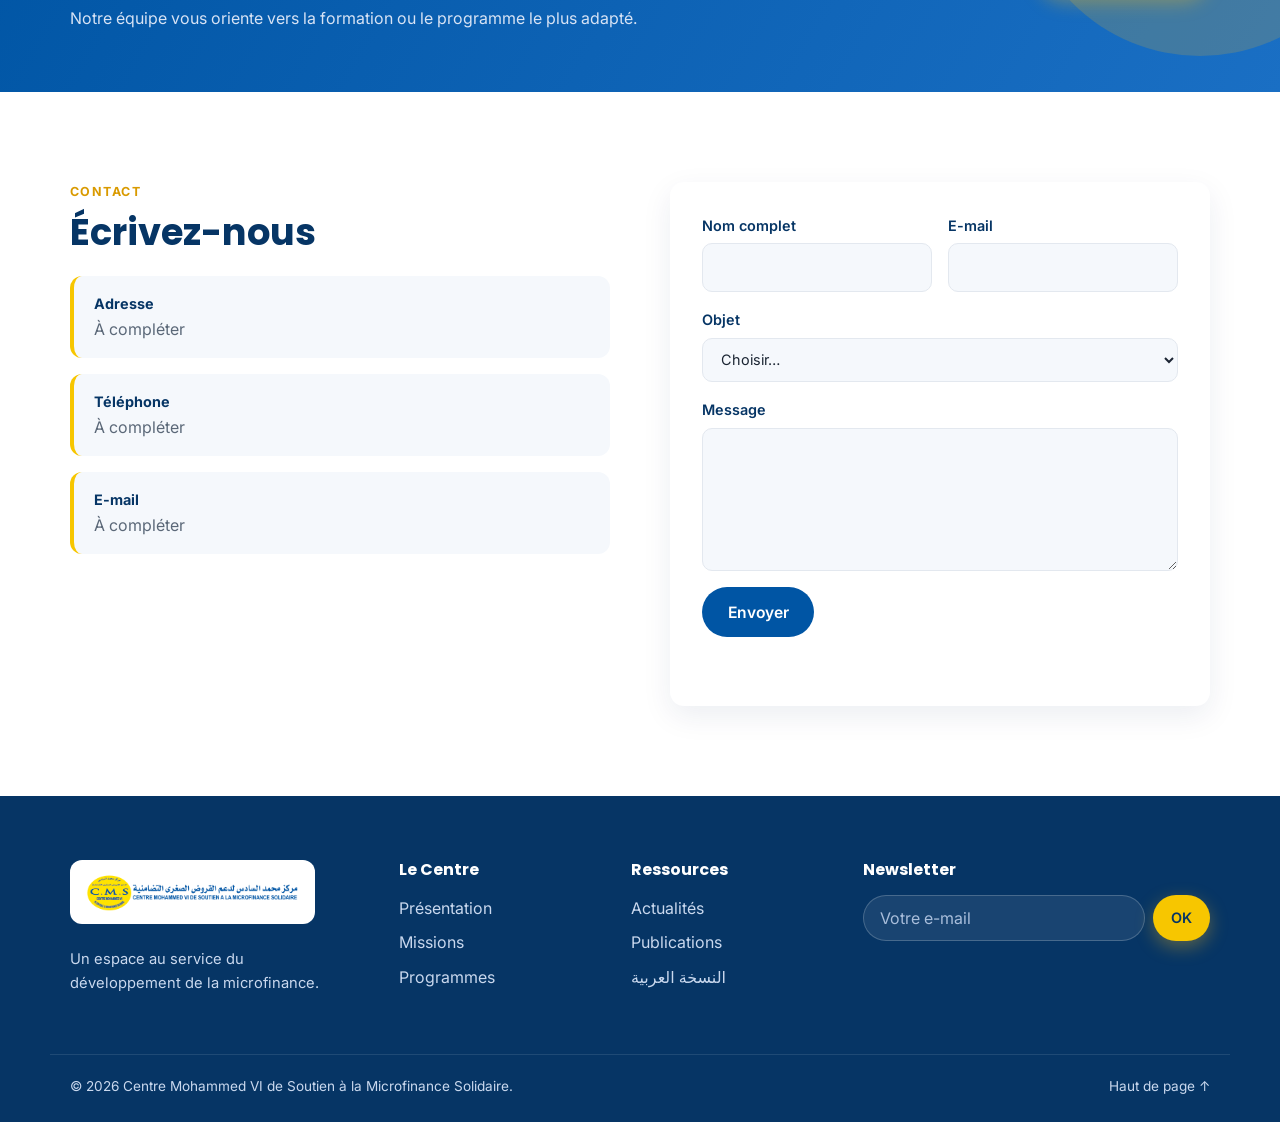
==== commit 11c45945: "Add Arabic version, official CMS logo and public content - ar.html: full Arabic (RTL) version with C" ====
--- a/index.html
+++ b/index.html
@@ -1,11 +1,12 @@
 <!doctype html>
-<html lang="fr">
+<html lang="fr" dir="ltr">
 <head>
   <meta charset="utf-8">
   <meta name="viewport" content="width=device-width, initial-scale=1">
-  <title>CM6 — Centre Mohammed VI de Soutien à la Microfinance Solidaire</title>
-  <meta name="description" content="Le Centre Mohammed VI de Soutien à la Microfinance Solidaire accompagne le développement d'une microfinance inclusive et responsable au Maroc.">
-  <meta name="theme-color" content="#0b3a75">
+  <title>CMS — Centre Mohammed VI de Soutien à la Microfinance Solidaire</title>
+  <meta name="description" content="Le Centre Mohammed VI de Soutien à la Microfinance Solidaire (CMS) : un espace au service du développement de la microfinance au Maroc.">
+  <meta name="theme-color" content="#0055a4">
+  <link rel="alternate" hreflang="ar" href="ar.html">
   <link rel="preconnect" href="https://fonts.googleapis.com">
   <link rel="preconnect" href="https://fonts.gstatic.com" crossorigin>
   <link href="https://fonts.googleapis.com/css2?family=Inter:wght@400;500;600;700&family=Poppins:wght@600;700;800&display=swap" rel="stylesheet">
@@ -19,21 +20,16 @@
   <header class="site-header" id="top">
     <div class="topbar">
       <div class="container topbar__inner">
-        <span>Microfinance solidaire · Maroc</span>
+        <span>Un espace au service du développement de la microfinance</span>
         <div class="topbar__links">
           <a href="#contact">Contact</a>
-          <a href="#" lang="ar" hreflang="ar">العربية</a>
-          <a href="#" lang="en" hreflang="en">English</a>
+          <a href="ar.html" lang="ar" hreflang="ar">العربية</a>
         </div>
       </div>
     </div>
     <div class="container nav">
-      <a class="brand" href="#top" aria-label="CM6 — Accueil">
-        <span class="brand__mark" aria-hidden="true">CM6</span>
-        <span class="brand__text">
-          <strong>Centre Mohammed VI</strong>
-          <small>de Soutien à la Microfinance Solidaire</small>
-        </span>
+      <a class="brand" href="#top" aria-label="CMS — Accueil">
+        <img class="brand__logo" src="assets/logo-cms.png" width="588" height="119" alt="Centre Mohammed VI de Soutien à la Microfinance Solidaire">
       </a>
       <button class="nav__toggle" aria-expanded="false" aria-controls="nav-menu" aria-label="Ouvrir le menu">
         <span></span><span></span><span></span>
@@ -44,7 +40,7 @@
           <li><a href="#missions">Missions</a></li>
           <li><a href="#programmes">Programmes</a></li>
           <li><a href="#actualites">Actualités</a></li>
-          <li><a href="#publications">Publications</a></li>
+          <li><a href="#publications">Ressources</a></li>
           <li><a class="btn btn--accent btn--sm" href="#contact">Nous contacter</a></li>
         </ul>
       </nav>
@@ -56,24 +52,18 @@
     <section class="hero">
       <div class="container hero__inner">
         <div class="hero__content reveal">
-          <p class="eyebrow">Inclusion financière &amp; économie solidaire</p>
-          <h1>Une microfinance <span class="hl">solidaire</span>, au service de chaque porteur de projet.</h1>
-          <p class="lead">Le CM6 accompagne les acteurs de la microfinance et les micro-entrepreneurs à travers le financement, la formation, la recherche et le plaidoyer pour une inclusion financière durable.</p>
+          <p class="eyebrow">Microfinance solidaire · Maroc · depuis 2007</p>
+          <h1>Un espace au service du développement de la <span class="hl">microfinance</span>.</h1>
+          <p class="lead">Le CMS accompagne les micro-entrepreneurs et les associations de microcrédit par la formation, l'appui à la commercialisation, l'observation du secteur et l'éducation financière.</p>
           <div class="hero__cta">
             <a class="btn btn--accent" href="#missions">Découvrir nos missions</a>
             <a class="btn btn--ghost" href="#programmes">Nos programmes</a>
           </div>
         </div>
         <div class="hero__visual reveal" aria-hidden="true">
-          <div class="hero__card hero__card--1">
-            <span class="dot"></span>Financement solidaire
-          </div>
-          <div class="hero__card hero__card--2">
-            <span class="dot dot--y"></span>Formation &amp; accompagnement
-          </div>
-          <div class="hero__card hero__card--3">
-            <span class="dot"></span>Études &amp; recherche
-          </div>
+          <div class="hero__card hero__card--1"><span class="dot"></span>Observatoire de la microfinance</div>
+          <div class="hero__card hero__card--2"><span class="dot dot--y"></span>Formation &amp; e-learning</div>
+          <div class="hero__card hero__card--3"><span class="dot"></span>Commercialisation des produits</div>
           <div class="hero__circle"></div>
         </div>
       </div>
@@ -82,37 +72,34 @@
       </svg>
     </section>
 
-    <!-- ============ Key figures ============ -->
-    <!-- TODO: remplacer les valeurs data-count par les chiffres officiels du CM6 -->
+    <!-- ============ Key figures (sources publiques, datées) ============ -->
     <section class="stats" aria-label="Chiffres clés">
       <div class="container stats__grid">
-        <div class="stat reveal"><span class="stat__num" data-count="0">—</span><span class="stat__label">Bénéficiaires accompagnés</span></div>
-        <div class="stat reveal"><span class="stat__num" data-count="0">—</span><span class="stat__label">Associations partenaires</span></div>
-        <div class="stat reveal"><span class="stat__num" data-count="0">—</span><span class="stat__label">Sessions de formation</span></div>
-        <div class="stat reveal"><span class="stat__num" data-count="0">—</span><span class="stat__label">Régions couvertes</span></div>
-      </div>
-      <p class="container stats__note">Chiffres à compléter avec les données officielles.</p>
+        <div class="stat reveal"><span class="stat__num" data-count="3566">3 566</span><span class="stat__label">acteurs solidaires touchés <em>(bilan 2016)</em></span></div>
+        <div class="stat reveal"><span class="stat__num" data-count="1860">1 860</span><span class="stat__label">micro-entrepreneurs formés et accompagnés <em>(2016)</em></span></div>
+        <div class="stat reveal"><span class="stat__num" data-count="200">200</span><span class="stat__label">micro-projets financés, 8<sup>e</sup> édition AGR <em>(2022)</em></span></div>
+        <div class="stat reveal"><span class="stat__num" data-count="12">12</span><span class="stat__label">régions couvertes par le diagnostic CMS–Jaïda</span></div>
+      </div>
+      <p class="container stats__note">Chiffres issus de sources publiques ; à actualiser avec les données officielles du Centre.</p>
     </section>
 
     <!-- ============ About ============ -->
     <section class="section" id="centre">
       <div class="container split">
         <div class="split__media reveal">
-          <div class="photo-placeholder">
-            <span>Photo institutionnelle</span>
-          </div>
+          <div class="photo-placeholder"><span>Photo institutionnelle du Centre</span></div>
         </div>
         <div class="split__content reveal">
           <p class="eyebrow">Le Centre</p>
-          <h2>Un acteur engagé pour l'inclusion financière au Maroc</h2>
-          <p>Le Centre Mohammed VI de Soutien à la Microfinance Solidaire œuvre au renforcement du secteur de la microfinance et à l'accès des populations vulnérables à des services financiers adaptés.</p>
-          <p>Il fédère institutions, associations, chercheurs et partenaires nationaux et internationaux autour d'une vision commune : une microfinance responsable, créatrice de revenus et d'emplois.</p>
+          <h2>Inauguré en 2007 pour soutenir la microfinance solidaire</h2>
+          <p>Le Centre Mohammed VI de Soutien à la Microfinance Solidaire (CMS) a été inauguré en novembre 2007. Il se veut un espace au service du développement de la microfinance au Maroc, au bénéfice des micro-entrepreneurs et des associations de microcrédit.</p>
+          <p>Ses actions s'articulent autour de trois axes : l'observatoire de la microfinance, la promotion des micro-entreprises et l'appui à la commercialisation de leurs produits, et la formation.</p>
           <ul class="checklist">
-            <li>Vision : une finance inclusive accessible à tous</li>
-            <li>Valeurs : solidarité, transparence, proximité</li>
-            <li>Gouvernance : partenariats publics et privés</li>
+            <li>Formation et renforcement des capacités des micro-entrepreneurs</li>
+            <li>Rencontres régionales et participation aux salons et foires</li>
+            <li>Information, documentation et veille sur le secteur</li>
           </ul>
-          <a class="link-arrow" href="#">En savoir plus sur le Centre</a>
+          <a class="link-arrow" href="#missions">Nos missions</a>
         </div>
       </div>
     </section>
@@ -122,36 +109,28 @@
       <div class="container">
         <header class="section__head reveal">
           <p class="eyebrow">Nos missions</p>
-          <h2>Quatre leviers pour une microfinance solidaire</h2>
+          <h2>Quatre leviers au service des micro-entrepreneurs</h2>
         </header>
         <div class="cards">
           <article class="card reveal">
-            <div class="card__icon" aria-hidden="true">
-              <svg viewBox="0 0 24 24"><path d="M12 2v20M17 5H9.5a3.5 3.5 0 0 0 0 7h5a3.5 3.5 0 0 1 0 7H6"/></svg>
-            </div>
-            <h3>Financement</h3>
-            <p>Soutien financier aux associations de microcrédit et aux initiatives d'économie sociale et solidaire.</p>
+            <div class="card__icon" aria-hidden="true"><svg viewBox="0 0 24 24"><path d="M22 10 12 5 2 10l10 5 10-5z"/><path d="M6 12v5c3 3 9 3 12 0v-5"/></svg></div>
+            <h3>Formation</h3>
+            <p>Ateliers, séminaires et conférences, formation à distance (e-learning) pour les agents et les clients des associations de microcrédit.</p>
           </article>
           <article class="card reveal">
-            <div class="card__icon" aria-hidden="true">
-              <svg viewBox="0 0 24 24"><path d="M22 10 12 5 2 10l10 5 10-5z"/><path d="M6 12v5c3 3 9 3 12 0v-5"/></svg>
-            </div>
-            <h3>Formation</h3>
-            <p>Renforcement des capacités des professionnels du secteur et accompagnement des micro-entrepreneurs.</p>
+            <div class="card__icon" aria-hidden="true"><svg viewBox="0 0 24 24"><path d="M3 9h18l-2 11H5L3 9z"/><path d="M8 9V6a4 4 0 0 1 8 0v3"/></svg></div>
+            <h3>Commercialisation</h3>
+            <p>Rencontres régionales et participation aux salons et foires pour aider les micro-entrepreneurs à vendre leurs produits.</p>
           </article>
           <article class="card reveal">
-            <div class="card__icon" aria-hidden="true">
-              <svg viewBox="0 0 24 24"><circle cx="11" cy="11" r="7"/><path d="m21 21-4.3-4.3"/></svg>
-            </div>
-            <h3>Études &amp; recherche</h3>
-            <p>Production de connaissances, enquêtes et analyses pour éclairer les politiques d'inclusion financière.</p>
+            <div class="card__icon" aria-hidden="true"><svg viewBox="0 0 24 24"><circle cx="11" cy="11" r="7"/><path d="m21 21-4.3-4.3"/></svg></div>
+            <h3>Observatoire</h3>
+            <p>Information, documentation et veille sur le secteur, revue spécialisée et cartographie nationale de la microfinance.</p>
           </article>
           <article class="card reveal">
-            <div class="card__icon" aria-hidden="true">
-              <svg viewBox="0 0 24 24"><path d="M3 11l18-8-8 18-2-8-8-2z"/></svg>
-            </div>
-            <h3>Promotion &amp; plaidoyer</h3>
-            <p>Valorisation de la microfinance solidaire, événements, partenariats et coopération internationale.</p>
+            <div class="card__icon" aria-hidden="true"><svg viewBox="0 0 24 24"><path d="M12 2v20M17 5H9.5a3.5 3.5 0 0 0 0 7h5a3.5 3.5 0 0 1 0 7H6"/></svg></div>
+            <h3>Éducation financière</h3>
+            <p>Sensibilisation des micro-entrepreneurs à la gestion du budget, de l'épargne et du crédit.</p>
           </article>
         </div>
       </div>
@@ -162,107 +141,96 @@
       <div class="container">
         <header class="section__head reveal">
           <p class="eyebrow">Programmes</p>
-          <h2>Nos programmes phares</h2>
-          <p>Filtrez par public cible pour découvrir les dispositifs proposés.</p>
+          <h2>Nos programmes et partenariats</h2>
+          <p>Filtrez par public cible pour découvrir les dispositifs.</p>
         </header>
         <div class="filters" role="group" aria-label="Filtrer les programmes">
           <button class="chip is-active" data-filter="all" aria-pressed="true">Tous</button>
           <button class="chip" data-filter="entrepreneurs" aria-pressed="false">Micro-entrepreneurs</button>
-          <button class="chip" data-filter="institutions" aria-pressed="false">Institutions</button>
-          <button class="chip" data-filter="jeunes" aria-pressed="false">Jeunes &amp; femmes</button>
+          <button class="chip" data-filter="institutions" aria-pressed="false">Associations de microcrédit</button>
         </div>
         <div class="programs">
           <article class="program reveal" data-cat="entrepreneurs">
             <span class="tag">Micro-entrepreneurs</span>
-            <h3>Accompagnement post-financement</h3>
-            <p>Suivi personnalisé, conseil en gestion et appui à la commercialisation des produits.</p>
-            <a class="link-arrow" href="#">Découvrir</a>
+            <h3>Programme national AGR</h3>
+            <p>Appui aux activités génératrices de revenus financées par le microcrédit, lancé en 2014 avec la Fondation CDG, la Fédération nationale des associations de microcrédit et Jaïda.</p>
           </article>
           <article class="program reveal" data-cat="institutions">
-            <span class="tag">Institutions</span>
-            <h3>Renforcement des capacités</h3>
-            <p>Formations certifiantes pour les cadres et agents des associations de microcrédit.</p>
-            <a class="link-arrow" href="#">Découvrir</a>
-          </article>
-          <article class="program reveal" data-cat="jeunes">
-            <span class="tag">Jeunes &amp; femmes</span>
-            <h3>Entrepreneuriat féminin</h3>
-            <p>Programmes dédiés à l'autonomisation économique des femmes en milieu rural et périurbain.</p>
-            <a class="link-arrow" href="#">Découvrir</a>
+            <span class="tag">Associations de microcrédit</span>
+            <h3>E-formation</h3>
+            <p>Formation à distance des agents et des clients des associations de microcrédit.</p>
+          </article>
+          <article class="program reveal" data-cat="entrepreneurs">
+            <span class="tag">Micro-entrepreneurs</span>
+            <h3>Appui à la commercialisation</h3>
+            <p>Rencontres régionales, salons et foires pour valoriser les produits des micro-entreprises.</p>
           </article>
           <article class="program reveal" data-cat="entrepreneurs">
             <span class="tag">Micro-entrepreneurs</span>
             <h3>Éducation financière</h3>
             <p>Ateliers pratiques pour mieux gérer son budget, son épargne et son crédit.</p>
-            <a class="link-arrow" href="#">Découvrir</a>
           </article>
           <article class="program reveal" data-cat="institutions">
-            <span class="tag">Institutions</span>
-            <h3>Observatoire &amp; données</h3>
-            <p>Indicateurs sectoriels et outils d'analyse au service des acteurs de la microfinance.</p>
-            <a class="link-arrow" href="#">Découvrir</a>
-          </article>
-          <article class="program reveal" data-cat="jeunes">
-            <span class="tag">Jeunes &amp; femmes</span>
-            <h3>Jeunes porteurs de projets</h3>
-            <p>Incubation, mentorat et mise en relation avec des solutions de financement adaptées.</p>
-            <a class="link-arrow" href="#">Découvrir</a>
+            <span class="tag">Associations de microcrédit</span>
+            <h3>Cartographie nationale</h3>
+            <p>Un outil de cartographie de la microfinance au Maroc, porté par l'observatoire du Centre.</p>
+          </article>
+          <article class="program reveal" data-cat="institutions">
+            <span class="tag">Associations de microcrédit</span>
+            <h3>Diagnostic régional avec Jaïda</h3>
+            <p>Convention signée en mars 2021 pour diagnostiquer les potentiels socio-économiques des 12 régions du Royaume.</p>
           </article>
         </div>
       </div>
     </section>
 
     <!-- ============ News ============ -->
-    <!-- TODO: remplacer par les actualités réelles -->
     <section class="section section--tint" id="actualites">
       <div class="container">
-        <header class="section__head section__head--row reveal">
-          <div>
-            <p class="eyebrow">Actualités</p>
-            <h2>Les dernières nouvelles</h2>
-          </div>
-          <a class="btn btn--outline" href="#">Toutes les actualités</a>
+        <header class="section__head reveal">
+          <p class="eyebrow">Actualités</p>
+          <h2>Les dernières nouvelles</h2>
         </header>
         <div class="news">
           <article class="news__item reveal">
             <div class="news__img photo-placeholder"><span>Image</span></div>
             <div class="news__body">
-              <time datetime="2026-01-01">Date</time>
-              <h3><a href="#">Titre de l'actualité à la une</a></h3>
-              <p>Court résumé de l'actualité, de l'événement ou du communiqué de presse.</p>
+              <time datetime="2022-06">Juin 2022</time>
+              <h3><a href="https://www.yabiladi.com/articles/details/137052/maroc-pour-financement-micro-projets-proximite.html" target="_blank" rel="noopener">3 MDH pour 200 micro-projets de proximité</a></h3>
+              <p>La 8<sup>e</sup> édition du programme AGR retient 200 micro-projets portés par 476 bénéficiaires issus de sept associations de microcrédit.</p>
             </div>
           </article>
           <article class="news__item reveal">
             <div class="news__img photo-placeholder"><span>Image</span></div>
             <div class="news__body">
-              <time datetime="2026-01-01">Date</time>
-              <h3><a href="#">Titre de l'actualité</a></h3>
-              <p>Court résumé de l'actualité, de l'événement ou du communiqué de presse.</p>
+              <time datetime="2021-03-18">18 mars 2021</time>
+              <h3><a href="https://ecoactu.ma/microfinance-solidaire-centre-mohammed-vi-jaida/" target="_blank" rel="noopener">Convention de partenariat avec Jaïda</a></h3>
+              <p>Le CMS et Jaïda s'associent pour diagnostiquer les potentiels socio-économiques des 12 régions.</p>
             </div>
           </article>
           <article class="news__item reveal">
             <div class="news__img photo-placeholder"><span>Image</span></div>
             <div class="news__body">
-              <time datetime="2026-01-01">Date</time>
-              <h3><a href="#">Titre de l'actualité</a></h3>
-              <p>Court résumé de l'actualité, de l'événement ou du communiqué de presse.</p>
+              <time>E-formation</time>
+              <h3><a href="https://finance-inclusive.ma/microfinance-le-centre-mohammed-vi-monte-en-puissance-dans-le-formation/" target="_blank" rel="noopener">Le Centre monte en puissance dans l'e-formation</a></h3>
+              <p>La formation à distance s'étend aux agents et aux clients des associations de microcrédit.</p>
             </div>
           </article>
         </div>
       </div>
     </section>
 
-    <!-- ============ Publications ============ -->
+    <!-- ============ Ressources ============ -->
     <section class="section" id="publications">
       <div class="container">
         <header class="section__head reveal">
-          <p class="eyebrow">Publications</p>
-          <h2>Ressources &amp; rapports</h2>
+          <p class="eyebrow">Ressources</p>
+          <h2>Publications &amp; outils</h2>
         </header>
         <ul class="docs">
-          <li class="doc reveal"><span class="doc__type">PDF</span><div><h3>Rapport d'activité</h3><p>Bilan annuel des actions du Centre.</p></div><a class="btn btn--outline btn--sm" href="#">Télécharger</a></li>
-          <li class="doc reveal"><span class="doc__type">PDF</span><div><h3>Études sectorielles</h3><p>Analyses sur l'inclusion financière au Maroc.</p></div><a class="btn btn--outline btn--sm" href="#">Télécharger</a></li>
-          <li class="doc reveal"><span class="doc__type">PDF</span><div><h3>Guides pratiques</h3><p>Outils pour les micro-entrepreneurs et les praticiens.</p></div><a class="btn btn--outline btn--sm" href="#">Télécharger</a></li>
+          <li class="doc reveal"><span class="doc__type">REVUE</span><div><h3>Revue de la microfinance</h3><p>La revue spécialisée publiée par l'observatoire du Centre.</p></div><a class="btn btn--outline btn--sm" href="#">Consulter</a></li>
+          <li class="doc reveal"><span class="doc__type">CARTE</span><div><h3>Cartographie nationale de la microfinance</h3><p>Les acteurs de la microfinance au Maroc, région par région.</p></div><a class="btn btn--outline btn--sm" href="#">Ouvrir</a></li>
+          <li class="doc reveal"><span class="doc__type">E-LEARN</span><div><h3>Plateforme e-learning</h3><p>Modules de formation à distance pour les micro-entrepreneurs et les agents.</p></div><a class="btn btn--outline btn--sm" href="#">Accéder</a></li>
         </ul>
       </div>
     </section>
@@ -271,8 +239,8 @@
     <section class="cta">
       <div class="container cta__inner reveal">
         <div>
-          <h2>Vous portez un projet ou souhaitez devenir partenaire&nbsp;?</h2>
-          <p>Notre équipe est à votre écoute pour vous orienter vers le dispositif le plus adapté.</p>
+          <h2>Vous êtes micro-entrepreneur ou association de microcrédit&nbsp;?</h2>
+          <p>Notre équipe vous oriente vers la formation ou le programme le plus adapté.</p>
         </div>
         <a class="btn btn--accent" href="#contact">Prendre contact</a>
       </div>
@@ -293,19 +261,19 @@
         </div>
         <form class="form reveal" id="contact-form" novalidate>
           <div class="form__row">
-            <label>Nom complet<input name="name" type="text" autocomplete="name" required></label>
-            <label>E-mail<input name="email" type="email" autocomplete="email" required></label>
+            <label>Nom complet<input id="cf-name" name="name" type="text" autocomplete="name" required></label>
+            <label>E-mail<input id="cf-email" name="email" type="email" autocomplete="email" required></label>
           </div>
           <label>Objet
-            <select name="subject" required>
+            <select id="cf-subject" name="subject" required>
               <option value="">Choisir…</option>
               <option>Demande d'information</option>
+              <option>Formation</option>
               <option>Partenariat</option>
-              <option>Formation</option>
               <option>Presse</option>
             </select>
           </label>
-          <label>Message<textarea name="message" rows="5" required></textarea></label>
+          <label>Message<textarea id="cf-message" name="message" rows="5" required></textarea></label>
           <button class="btn btn--primary" type="submit">Envoyer</button>
           <p class="form__status" role="status" aria-live="polite"></p>
         </form>
@@ -317,11 +285,8 @@
   <footer class="site-footer">
     <div class="container footer__grid">
       <div>
-        <a class="brand brand--light" href="#top">
-          <span class="brand__mark" aria-hidden="true">CM6</span>
-          <span class="brand__text"><strong>Centre Mohammed VI</strong><small>de Soutien à la Microfinance Solidaire</small></span>
-        </a>
-        <p class="footer__tag">Pour une microfinance inclusive, responsable et solidaire.</p>
+        <a class="footer__logo" href="#top"><img src="assets/logo-cms.png" width="588" height="119" alt="Centre Mohammed VI de Soutien à la Microfinance Solidaire"></a>
+        <p class="footer__tag">Un espace au service du développement de la microfinance.</p>
       </div>
       <div>
         <h4>Le Centre</h4>
@@ -329,7 +294,7 @@
       </div>
       <div>
         <h4>Ressources</h4>
-        <ul><li><a href="#actualites">Actualités</a></li><li><a href="#publications">Publications</a></li><li><a href="#">Médiathèque</a></li></ul>
+        <ul><li><a href="#actualites">Actualités</a></li><li><a href="#publications">Publications</a></li><li><a href="ar.html" lang="ar">النسخة العربية</a></li></ul>
       </div>
       <div>
         <h4>Newsletter</h4>
@@ -342,7 +307,7 @@
       </div>
     </div>
     <div class="container footer__bottom">
-      <p>© <span id="year"></span> CM6 — Tous droits réservés.</p>
+      <p>© <span id="year"></span> Centre Mohammed VI de Soutien à la Microfinance Solidaire.</p>
       <a href="#top">Haut de page ↑</a>
     </div>
   </footer>
--- a/css/styles.css
+++ b/css/styles.css
@@ -3,11 +3,11 @@
    Palette: deep blue + warm yellow (adjust tokens below)
    ========================================================== */
 :root {
-  --blue-900: #072a56;
-  --blue-800: #0b3a75;
-  --blue-600: #1557a8;
-  --blue-100: #e8f0fb;
-  --yellow: #f6b81a;
+  --blue-900: #063565;
+  --blue-800: #0055a4;
+  --blue-600: #1a6fc4;
+  --blue-100: #e6f0fa;
+  --yellow: #f7c600;
   --yellow-600: #d99a00;
   --ink: #1b2533;
   --muted: #5b6878;
@@ -36,8 +36,9 @@
 
 .container { width: 100%; max-width: var(--container); margin: 0 auto; padding: 0 20px; }
 .sr-only { position: absolute; width: 1px; height: 1px; overflow: hidden; clip: rect(0 0 0 0); white-space: nowrap; }
-.skip-link { position: absolute; left: -999px; top: 8px; background: var(--yellow); color: var(--blue-900); padding: 8px 14px; border-radius: 8px; z-index: 100; }
-.skip-link:focus { left: 8px; }
+.skip-link { position: absolute; left: 8px; top: 8px; transform: translateY(-200%); background: var(--yellow); color: var(--blue-900); padding: 8px 14px; border-radius: 8px; z-index: 100; }
+.skip-link:focus { transform: none; }
+[dir="rtl"] .skip-link { left: auto; right: 8px; }
 :focus-visible { outline: 3px solid var(--yellow); outline-offset: 2px; }
 
 /* ---------- Buttons ---------- */
@@ -213,6 +214,30 @@
 .footer__bottom { display: flex; justify-content: space-between; flex-wrap: wrap; gap: 10px; border-top: 1px solid rgba(255,255,255,.1); padding-top: 20px; padding-bottom: 24px; font-size: .85rem; }
 .footer__bottom p { margin: 0; }
 
+/* Logo */
+.brand__logo { height: 52px; width: auto; }
+.footer__logo { display: inline-block; background: #fff; padding: 10px 14px; border-radius: 12px; }
+.footer__logo img { height: 44px; width: auto; }
+.stat__label em { display: block; font-style: normal; font-size: .78rem; color: var(--yellow-600); margin-top: 2px; }
+
+/* ---------- Arabic / RTL ---------- */
+[dir="rtl"] body, html[dir="rtl"] body { font-family: "Tajawal", "Cairo", system-ui, sans-serif; }
+[dir="rtl"] h1, [dir="rtl"] h2, [dir="rtl"] h3, [dir="rtl"] h4, [dir="rtl"] .stat__num, [dir="rtl"] .btn { font-family: "Cairo", "Tajawal", system-ui, sans-serif; }
+[dir="rtl"] .eyebrow { letter-spacing: 0; }
+[dir="rtl"] .checklist li { padding-left: 0; padding-right: 32px; }
+[dir="rtl"] .checklist li::before { left: auto; right: 0; }
+[dir="rtl"] .link-arrow::after { content: "←"; }
+[dir="rtl"] .link-arrow:hover::after { transform: translateX(-4px); }
+[dir="rtl"] .contact-list li { border-left: 0; border-right: 4px solid var(--yellow); }
+[dir="rtl"] .split__media .photo-placeholder::after { right: auto; left: -20px; }
+[dir="rtl"] .stat { border-right: 0; border-left: 1px solid var(--line); }
+[dir="rtl"] .stat:last-child { border-left: 0; }
+[dir="rtl"] .hero__card--1 { left: auto; right: 0; }
+[dir="rtl"] .hero__card--2 { right: auto; left: 0; }
+[dir="rtl"] .hero__card--3 { left: auto; right: 14%; }
+[dir="rtl"] .cta::before { right: auto; left: -100px; }
+[dir="rtl"] .doc__type { font-size: .78rem; }
+
 /* Reveal on scroll */
 .reveal { opacity: 0; transform: translateY(24px); transition: opacity .7s ease, transform .7s ease; }
 .reveal.is-visible { opacity: 1; transform: none; }
@@ -239,6 +264,7 @@
   .hero__visual { min-height: 260px; }
   .stats__grid { grid-template-columns: repeat(2, 1fr); }
   .stat:nth-child(2) { border-right: 0; }
+  [dir="rtl"] .stat:nth-child(2) { border-left: 0; }
   .stat:nth-child(-n+2) { border-bottom: 1px solid var(--line); }
   .cta__inner { flex-direction: column; align-items: flex-start; }
   .section { padding: 70px 0; }
@@ -247,6 +273,7 @@
   .topbar__inner > span { display: none; }
   .topbar__inner { justify-content: flex-end; }
   .brand__text small { display: none; }
+  .brand__logo { height: 36px; }
   .hero__visual { display: none; }
   .cards, .programs, .news, .form__row, .footer__grid { grid-template-columns: 1fr; }
   .doc { grid-template-columns: auto 1fr; }
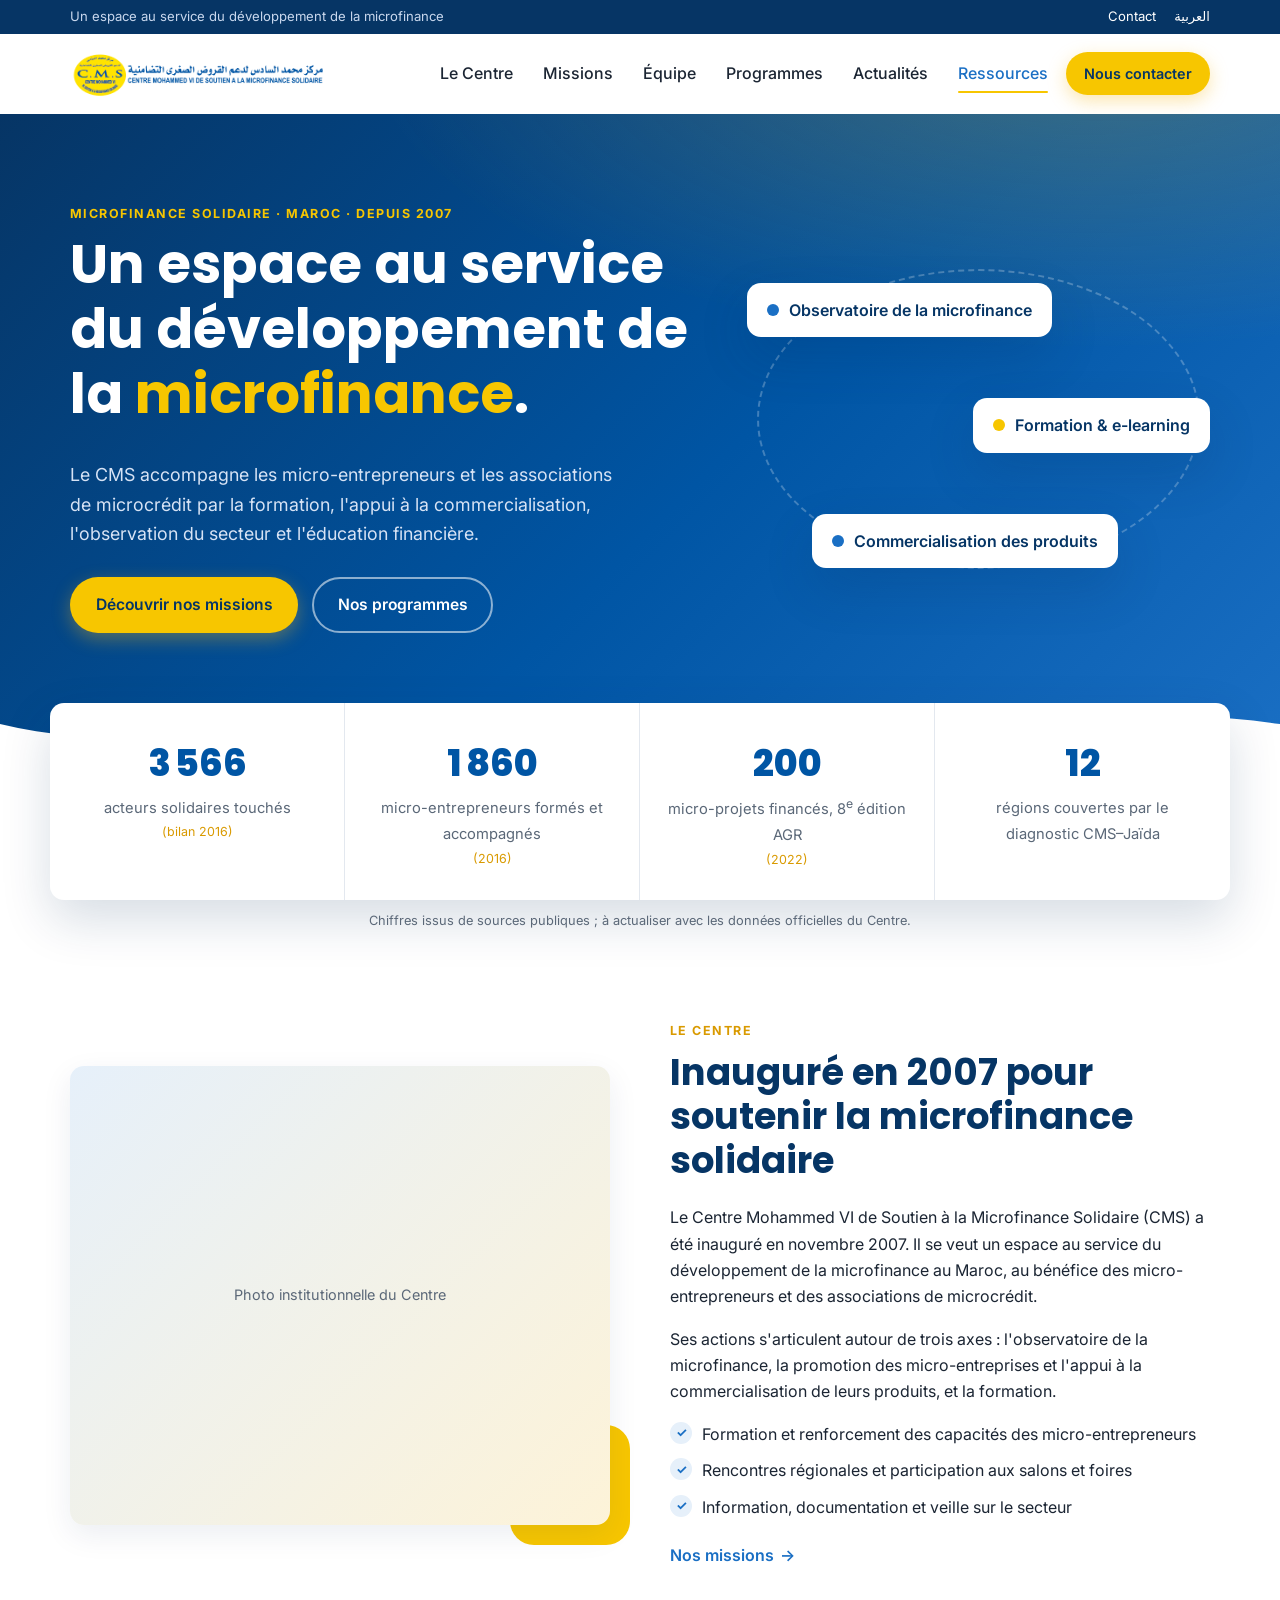
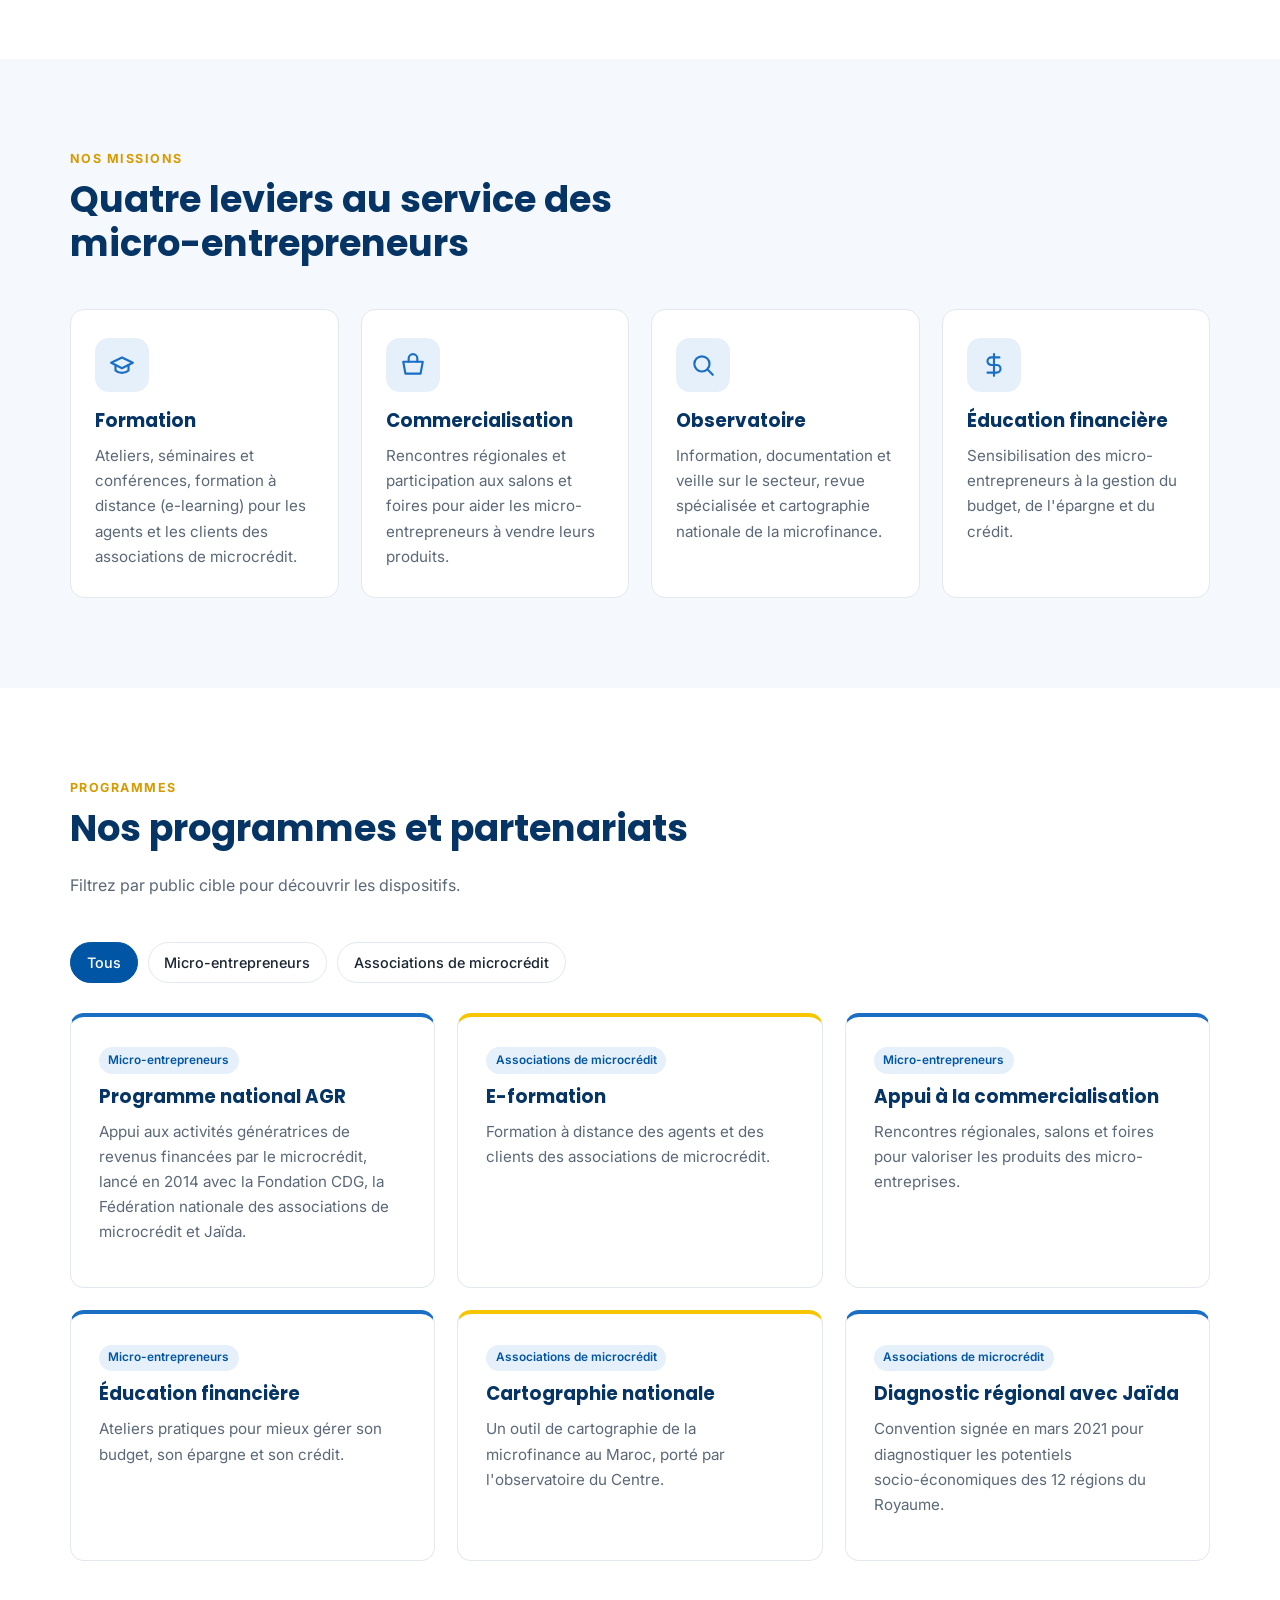
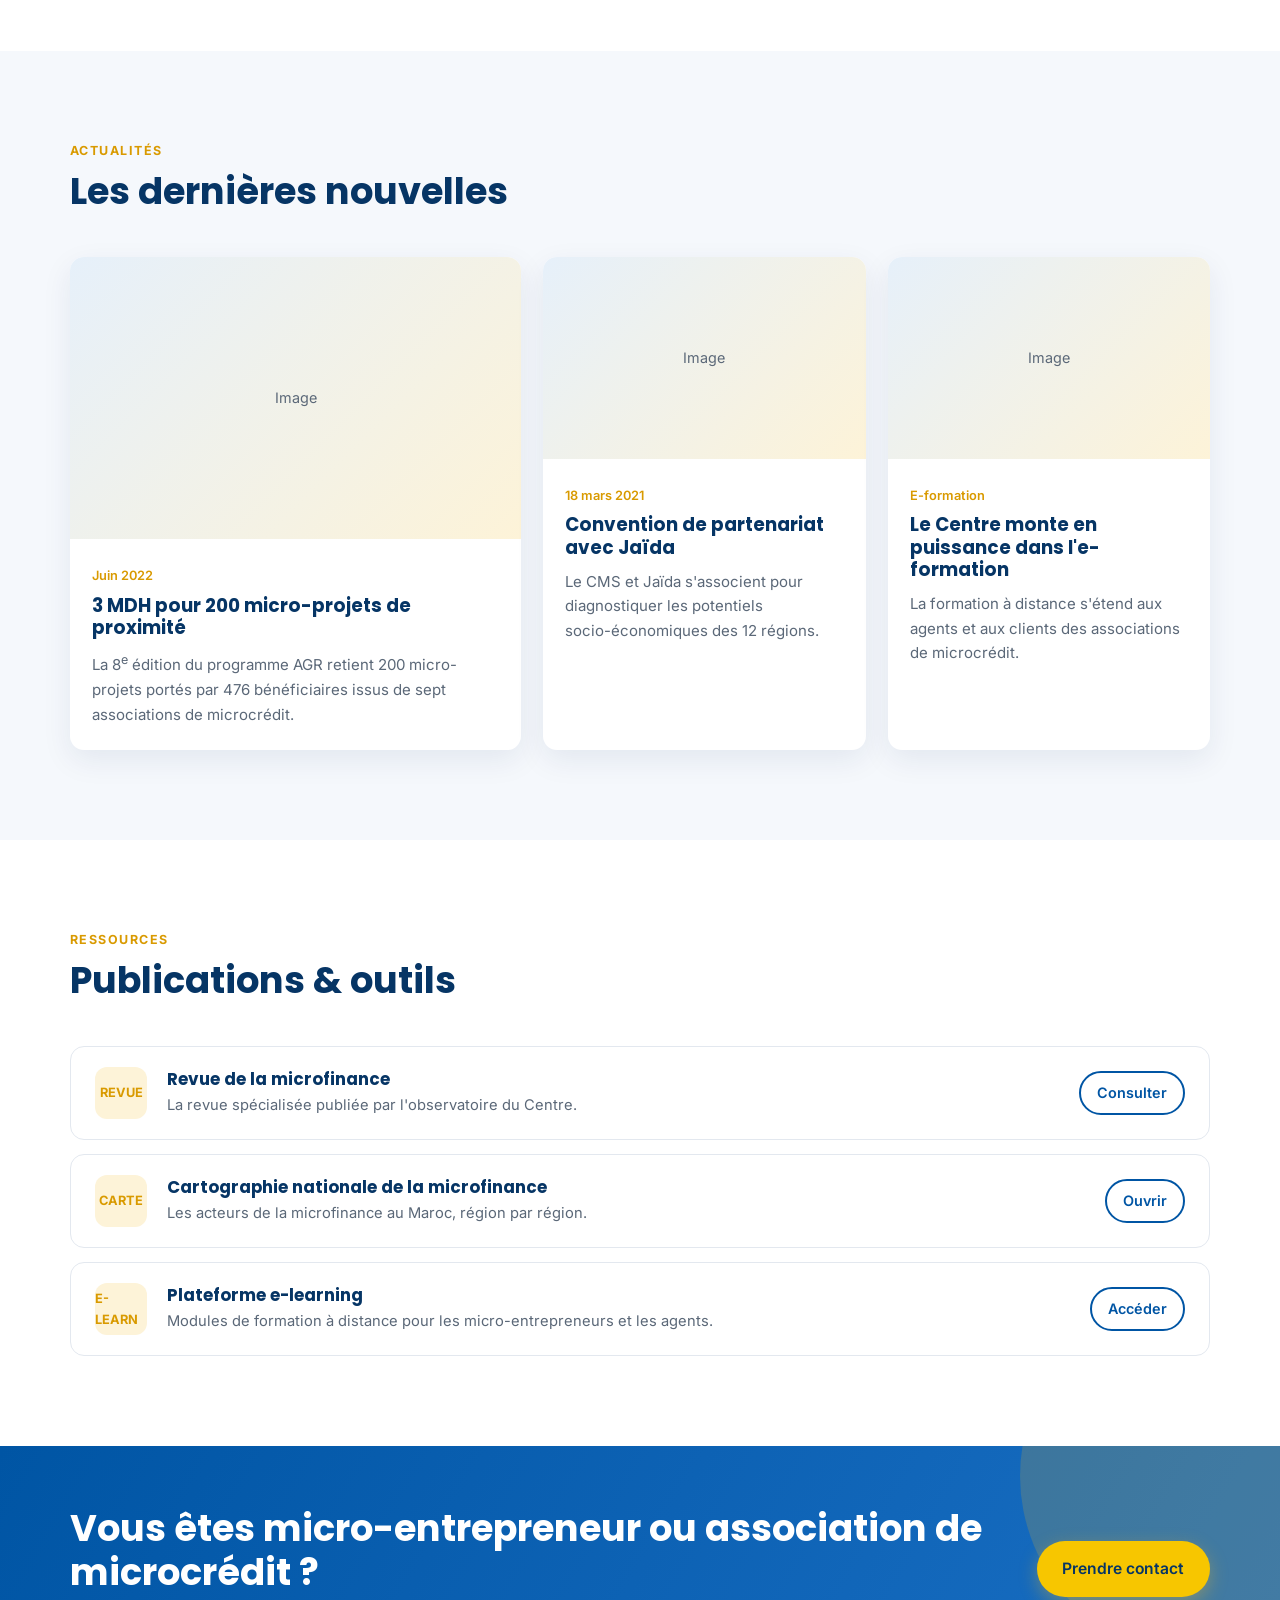
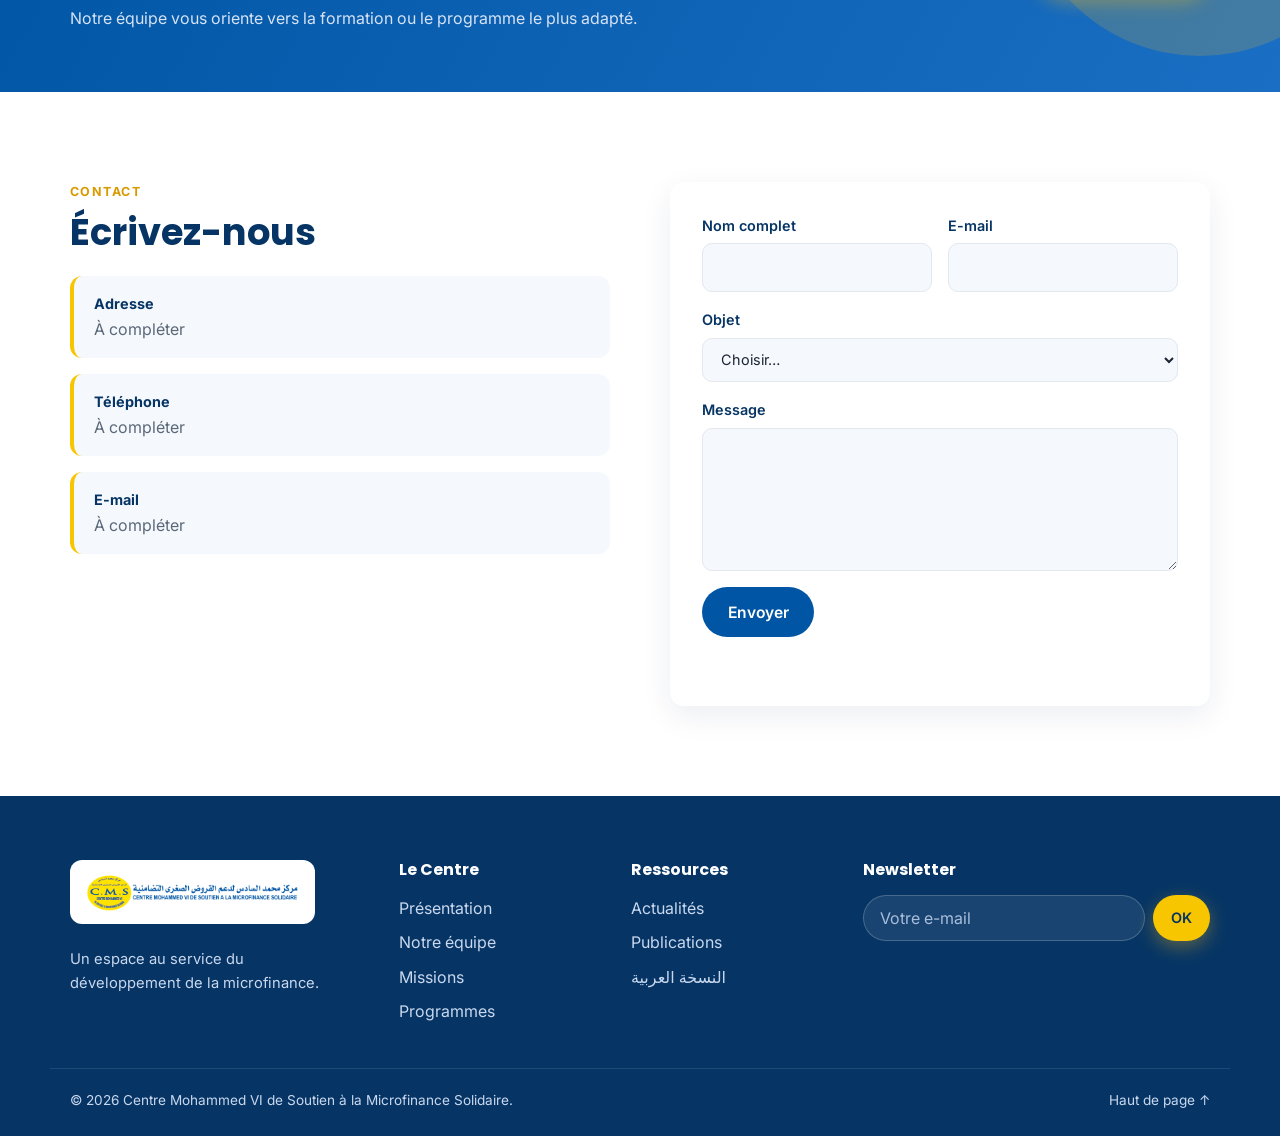
==== commit e0a9ecdb: "Add team page (FR/AR): leadership, governance, org chart, staff directory Co-Authored-By: Claude Opu" ====
--- a/index.html
+++ b/index.html
@@ -38,6 +38,7 @@
         <ul>
           <li><a href="#centre">Le Centre</a></li>
           <li><a href="#missions">Missions</a></li>
+          <li><a href="equipe.html">Équipe</a></li>
           <li><a href="#programmes">Programmes</a></li>
           <li><a href="#actualites">Actualités</a></li>
           <li><a href="#publications">Ressources</a></li>
@@ -290,7 +291,7 @@
       </div>
       <div>
         <h4>Le Centre</h4>
-        <ul><li><a href="#centre">Présentation</a></li><li><a href="#missions">Missions</a></li><li><a href="#programmes">Programmes</a></li></ul>
+        <ul><li><a href="#centre">Présentation</a></li><li><a href="equipe.html">Notre équipe</a></li><li><a href="#missions">Missions</a></li><li><a href="#programmes">Programmes</a></li></ul>
       </div>
       <div>
         <h4>Ressources</h4>
--- a/css/styles.css
+++ b/css/styles.css
@@ -238,6 +238,35 @@
 [dir="rtl"] .cta::before { right: auto; left: -100px; }
 [dir="rtl"] .doc__type { font-size: .78rem; }
 
+
+/* ---------- Team page ---------- */
+.page-hero { background: linear-gradient(135deg, var(--blue-900), var(--blue-800)); color: #fff; padding-block: 56px 48px; }
+.page-hero h1 { color: #fff; }
+.page-hero .lead { color: #d7e3f5; max-width: 620px; }
+.crumbs { font-size: .85rem; color: #a9c3e6; margin-bottom: 14px; }
+.crumbs a { color: #fff; }
+.subnav { display: flex; flex-wrap: wrap; gap: 10px; margin-top: 22px; }
+.subnav a { color: #fff; border: 1px solid rgba(255,255,255,.4); border-radius: 999px; padding: .45em 1.1em; font-size: .9rem; }
+.subnav a:hover { background: var(--yellow); color: var(--blue-900); border-color: var(--yellow); text-decoration: none; }
+.team { display: grid; grid-template-columns: repeat(4, 1fr); gap: 22px; }
+.team--lead { grid-template-columns: repeat(2, minmax(0, 300px)); margin-bottom: 30px; }
+.member { text-align: center; background: #fff; border: 1px solid var(--line); border-radius: var(--radius); padding: 26px 20px; }
+.member__photo { width: 120px; height: 120px; margin: 0 auto 16px; border-radius: 50%; display: grid; place-items: center; background: linear-gradient(135deg, var(--blue-100), #fdf3d8); color: var(--blue-800); font-family: var(--font-display); font-weight: 700; border: 4px solid #fff; box-shadow: 0 0 0 3px var(--yellow); }
+.member--sm .member__photo { width: 96px; height: 96px; font-weight: 500; font-size: .85rem; color: var(--muted); }
+.member h3 { margin-bottom: .2em; }
+.member__role { color: var(--yellow-600); font-weight: 600; margin: 0; }
+.member__src { font-size: .78rem; color: var(--muted); margin: 10px 0 0; }
+.board { background: var(--tint); border-radius: var(--radius); padding: 24px 28px; border-inline-start: 4px solid var(--blue-800); }
+.board p { margin: 0; color: var(--muted); }
+.org { display: flex; flex-direction: column; align-items: center; }
+.org__node { background: #fff; border: 1px solid var(--line); border-radius: 12px; padding: 14px 22px; font-weight: 600; color: var(--blue-900); text-align: center; box-shadow: var(--shadow); }
+.org__node--top { background: var(--blue-800); color: #fff; border-color: var(--blue-800); }
+.org__node--dg { background: var(--yellow); border-color: var(--yellow); }
+.org__line { width: 2px; height: 28px; background: var(--blue-600); }
+.org__row { display: grid; grid-template-columns: repeat(4, 1fr); gap: 16px; width: 100%; padding-top: 20px; border-top: 2px solid var(--blue-600); }
+@media (max-width: 900px) { .team { grid-template-columns: repeat(2, 1fr); } .org__row { grid-template-columns: 1fr 1fr; } }
+@media (max-width: 600px) { .team--lead { grid-template-columns: 1fr; } .org__row { grid-template-columns: 1fr; } .team { grid-template-columns: 1fr 1fr; gap: 14px; } .member { padding: 20px 12px; } }
+
 /* Reveal on scroll */
 .reveal { opacity: 0; transform: translateY(24px); transition: opacity .7s ease, transform .7s ease; }
 .reveal.is-visible { opacity: 1; transform: none; }
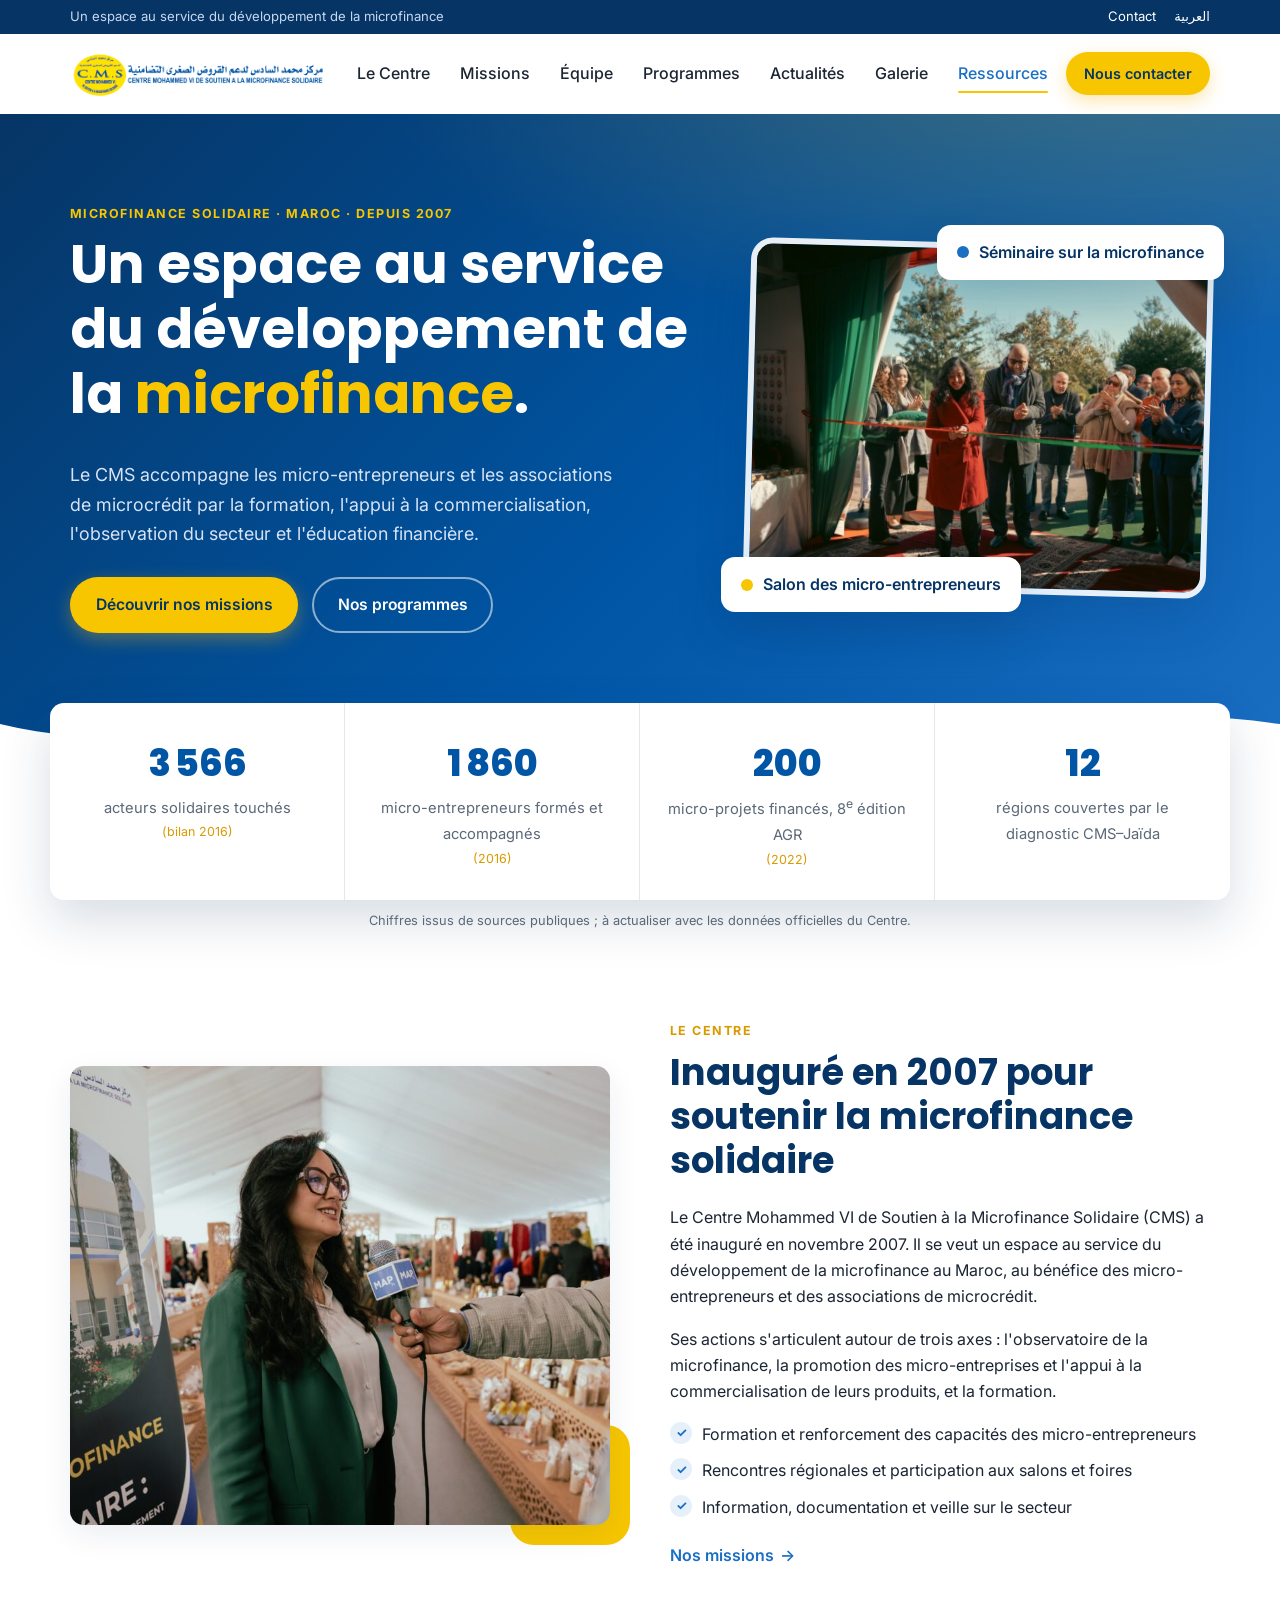
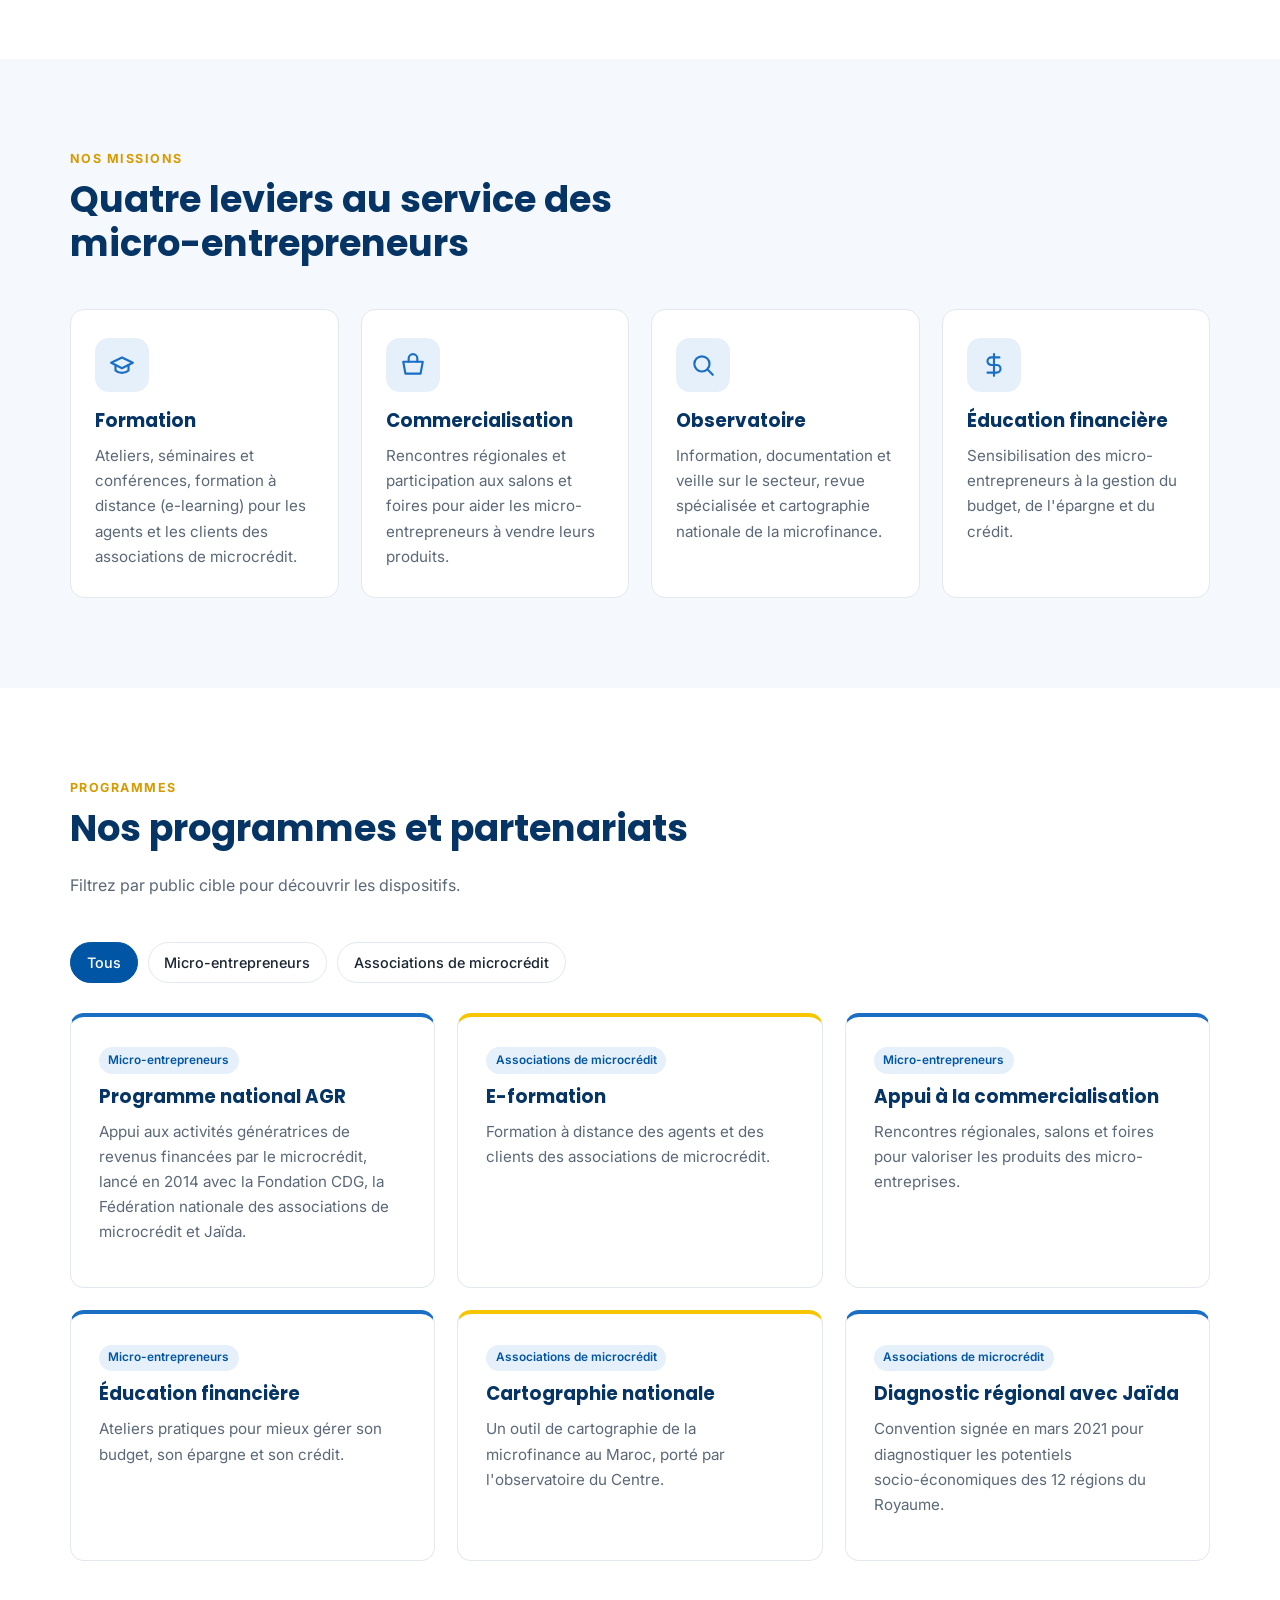
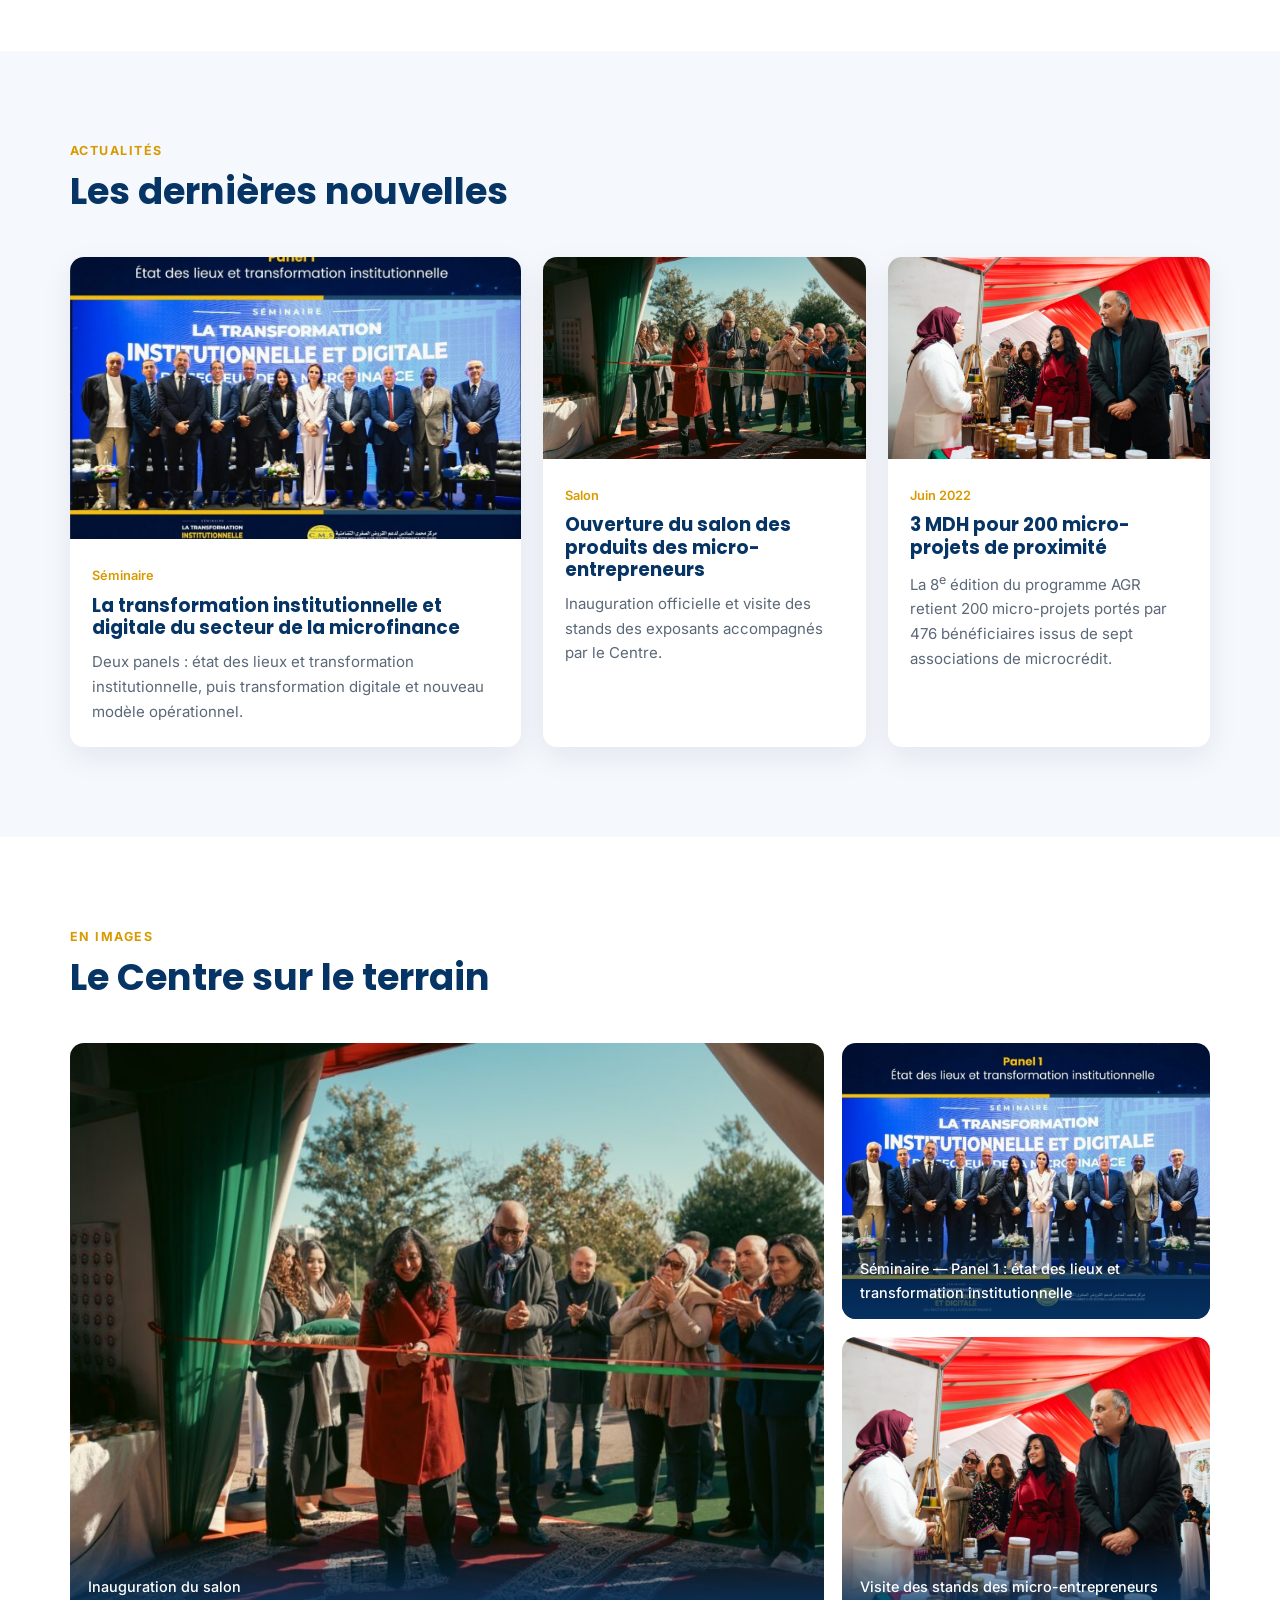
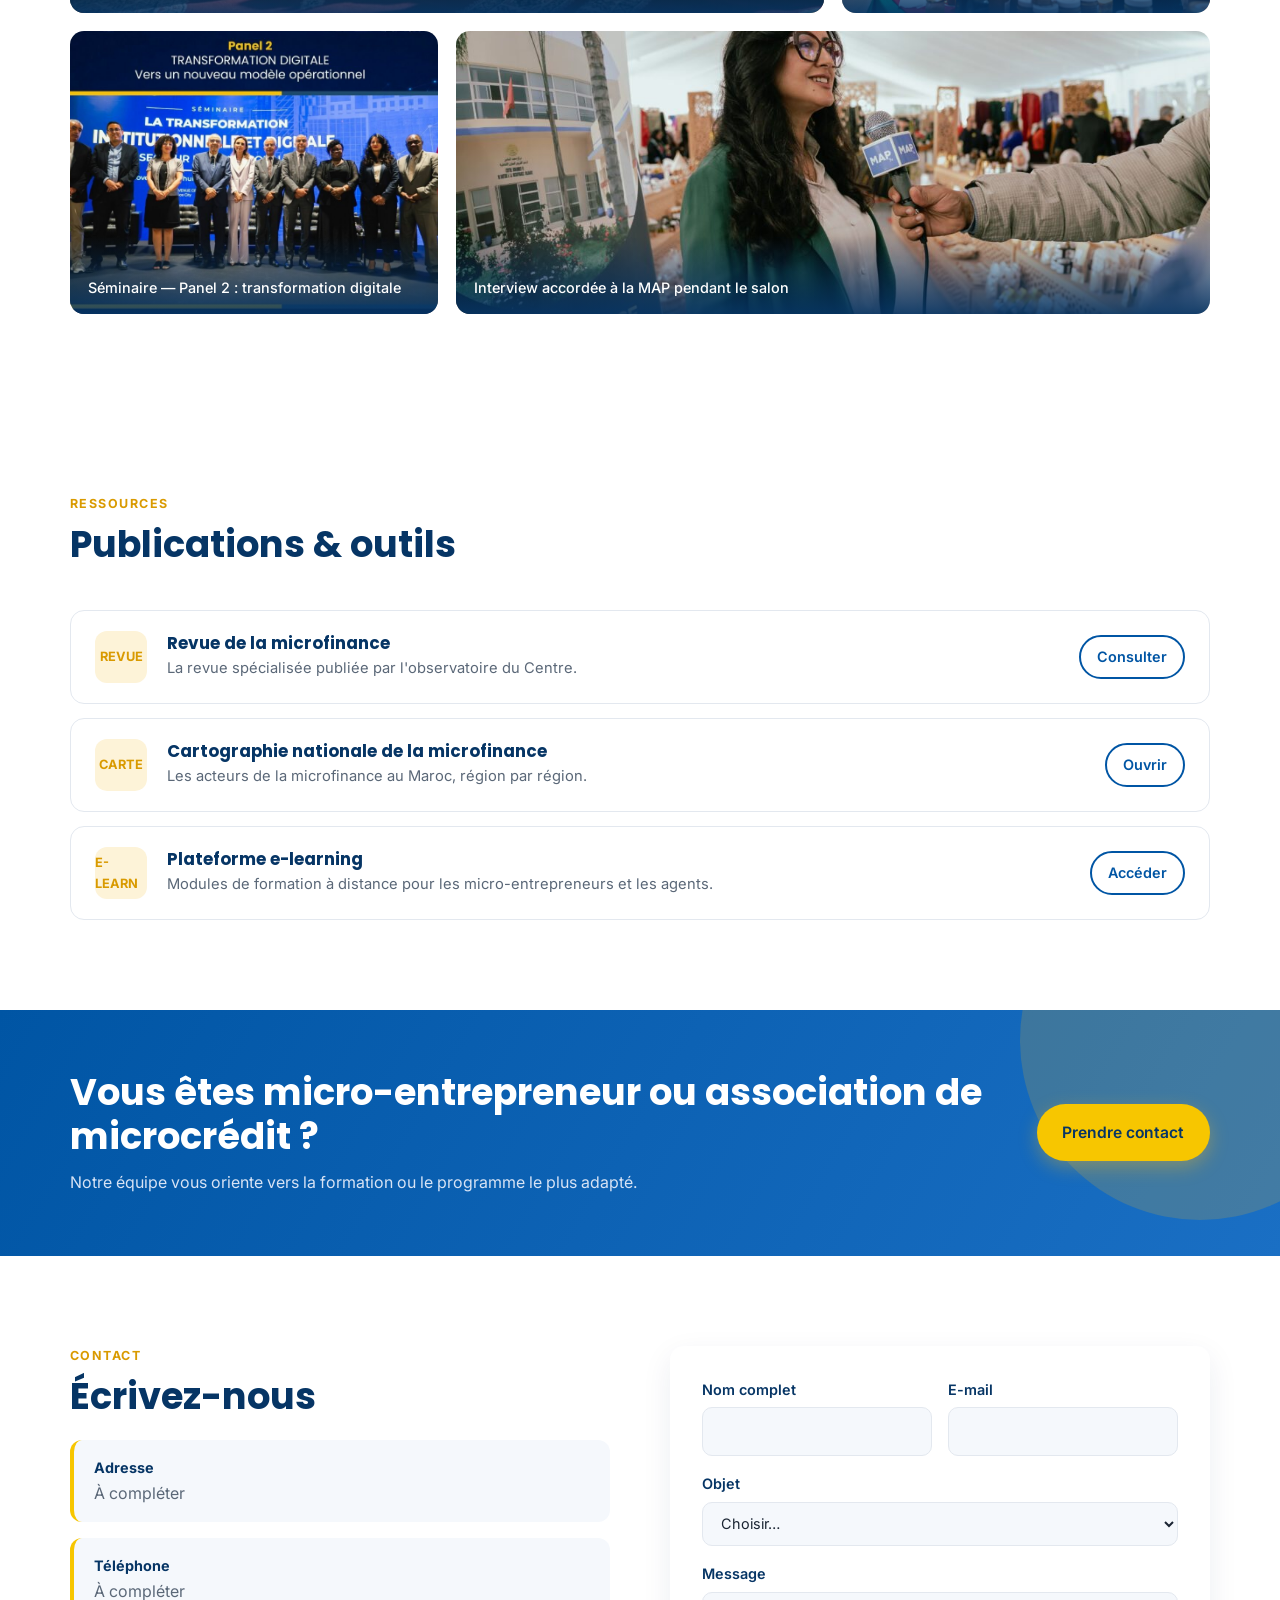
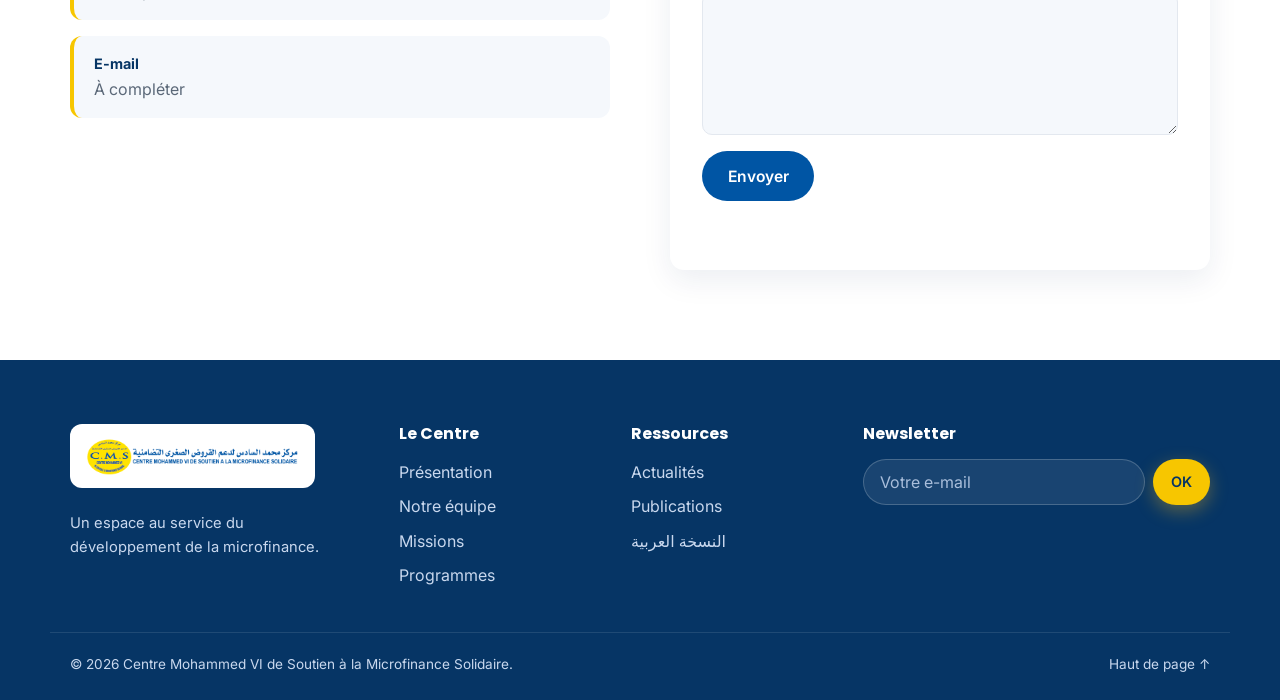
==== commit 03f5c93d: "Add event photos (hero, about, news, new gallery) and refresh mockups Co-Authored-By: Claude Opus 5." ====
--- a/index.html
+++ b/index.html
@@ -41,6 +41,7 @@
           <li><a href="equipe.html">Équipe</a></li>
           <li><a href="#programmes">Programmes</a></li>
           <li><a href="#actualites">Actualités</a></li>
+          <li><a href="#galerie">Galerie</a></li>
           <li><a href="#publications">Ressources</a></li>
           <li><a class="btn btn--accent btn--sm" href="#contact">Nous contacter</a></li>
         </ul>
@@ -61,11 +62,10 @@
             <a class="btn btn--ghost" href="#programmes">Nos programmes</a>
           </div>
         </div>
-        <div class="hero__visual reveal" aria-hidden="true">
-          <div class="hero__card hero__card--1"><span class="dot"></span>Observatoire de la microfinance</div>
-          <div class="hero__card hero__card--2"><span class="dot dot--y"></span>Formation &amp; e-learning</div>
-          <div class="hero__card hero__card--3"><span class="dot"></span>Commercialisation des produits</div>
-          <div class="hero__circle"></div>
+        <div class="hero__visual reveal">
+          <figure class="hero__photo"><img src="assets/photos/salon-inauguration.jpg" width="1024" height="682" alt="Inauguration d'un salon des produits des micro-entrepreneurs"></figure>
+          <div class="hero__card hero__card--1" aria-hidden="true"><span class="dot dot--y"></span>Salon des micro-entrepreneurs</div>
+          <div class="hero__card hero__card--3" aria-hidden="true"><span class="dot"></span>Séminaire sur la microfinance</div>
         </div>
       </div>
       <svg class="hero__wave" viewBox="0 0 1440 90" preserveAspectRatio="none" aria-hidden="true">
@@ -88,7 +88,7 @@
     <section class="section" id="centre">
       <div class="container split">
         <div class="split__media reveal">
-          <div class="photo-placeholder"><span>Photo institutionnelle du Centre</span></div>
+          <img class="photo" src="assets/photos/salon-interview-map.jpg" width="1024" height="684" alt="Interview au salon, devant la bannière du Centre" loading="lazy">
         </div>
         <div class="split__content reveal">
           <p class="eyebrow">Le Centre</p>
@@ -194,29 +194,45 @@
         </header>
         <div class="news">
           <article class="news__item reveal">
-            <div class="news__img photo-placeholder"><span>Image</span></div>
+            <img class="news__img" src="assets/photos/seminaire-panel-1.jpg" alt="" loading="lazy">
             <div class="news__body">
-              <time datetime="2022-06">Juin 2022</time>
+              <time>Séminaire</time>
+              <h3><a href="#galerie">La transformation institutionnelle et digitale du secteur de la microfinance</a></h3>
+              <p>Deux panels : état des lieux et transformation institutionnelle, puis transformation digitale et nouveau modèle opérationnel.</p>
+            </div>
+          </article>
+          <article class="news__item reveal">
+            <img class="news__img" src="assets/photos/salon-inauguration.jpg" alt="" loading="lazy">
+            <div class="news__body">
+              <time>Salon</time>
+              <h3><a href="#galerie">Ouverture du salon des produits des micro-entrepreneurs</a></h3>
+              <p>Inauguration officielle et visite des stands des exposants accompagnés par le Centre.</p>
+            </div>
+          </article>
+          <article class="news__item reveal">
+            <img class="news__img" src="assets/photos/salon-visite-stands.jpg" alt="" loading="lazy">
+            <div class="news__body">
+              <time>Juin 2022</time>
               <h3><a href="https://www.yabiladi.com/articles/details/137052/maroc-pour-financement-micro-projets-proximite.html" target="_blank" rel="noopener">3 MDH pour 200 micro-projets de proximité</a></h3>
               <p>La 8<sup>e</sup> édition du programme AGR retient 200 micro-projets portés par 476 bénéficiaires issus de sept associations de microcrédit.</p>
             </div>
           </article>
-          <article class="news__item reveal">
-            <div class="news__img photo-placeholder"><span>Image</span></div>
-            <div class="news__body">
-              <time datetime="2021-03-18">18 mars 2021</time>
-              <h3><a href="https://ecoactu.ma/microfinance-solidaire-centre-mohammed-vi-jaida/" target="_blank" rel="noopener">Convention de partenariat avec Jaïda</a></h3>
-              <p>Le CMS et Jaïda s'associent pour diagnostiquer les potentiels socio-économiques des 12 régions.</p>
-            </div>
-          </article>
-          <article class="news__item reveal">
-            <div class="news__img photo-placeholder"><span>Image</span></div>
-            <div class="news__body">
-              <time>E-formation</time>
-              <h3><a href="https://finance-inclusive.ma/microfinance-le-centre-mohammed-vi-monte-en-puissance-dans-le-formation/" target="_blank" rel="noopener">Le Centre monte en puissance dans l'e-formation</a></h3>
-              <p>La formation à distance s'étend aux agents et aux clients des associations de microcrédit.</p>
-            </div>
-          </article>
+        </div>
+      </div>
+    </section>
+
+    <section class="section" id="galerie">
+      <div class="container">
+        <header class="section__head reveal">
+          <p class="eyebrow">En images</p>
+          <h2>Le Centre sur le terrain</h2>
+        </header>
+        <div class="gallery">
+          <figure class="gallery__item gallery__item--wide reveal"><img src="assets/photos/salon-inauguration.jpg" alt="Inauguration du salon"><figcaption>Inauguration du salon</figcaption></figure>
+          <figure class="gallery__item reveal"><img src="assets/photos/seminaire-panel-1.jpg" alt="Séminaire — Panel 1 : état des lieux et transformation institutionnelle"><figcaption>Séminaire — Panel 1 : état des lieux et transformation institutionnelle</figcaption></figure>
+          <figure class="gallery__item reveal"><img src="assets/photos/salon-visite-stands.jpg" alt="Visite des stands des micro-entrepreneurs"><figcaption>Visite des stands des micro-entrepreneurs</figcaption></figure>
+          <figure class="gallery__item reveal"><img src="assets/photos/seminaire-panel-2.jpg" alt="Séminaire — Panel 2 : transformation digitale"><figcaption>Séminaire — Panel 2 : transformation digitale</figcaption></figure>
+          <figure class="gallery__item reveal"><img src="assets/photos/salon-interview-map.jpg" alt="Interview accordée à la MAP pendant le salon"><figcaption>Interview accordée à la MAP pendant le salon</figcaption></figure>
         </div>
       </div>
     </section>
--- a/css/styles.css
+++ b/css/styles.css
@@ -267,6 +267,38 @@
 @media (max-width: 900px) { .team { grid-template-columns: repeat(2, 1fr); } .org__row { grid-template-columns: 1fr 1fr; } }
 @media (max-width: 600px) { .team--lead { grid-template-columns: 1fr; } .org__row { grid-template-columns: 1fr; } .team { grid-template-columns: 1fr 1fr; gap: 14px; } .member { padding: 20px 12px; } }
 
+
+/* ---------- Photos ---------- */
+.hero__visual { min-height: 0; }
+.hero__photo { margin: 0; border-radius: 22px; overflow: hidden; border: 6px solid rgba(255,255,255,.9); box-shadow: var(--shadow-lg); transform: rotate(1.5deg); }
+.hero__photo img { width: 100%; height: auto; aspect-ratio: 4 / 3; object-fit: cover; }
+.hero__visual .hero__card--1 { top: auto; bottom: -18px; left: -26px; }
+.hero__visual .hero__card--3 { bottom: auto; top: -18px; left: auto; right: -14px; }
+[dir="rtl"] .hero__photo { transform: rotate(-1.5deg); }
+[dir="rtl"] .hero__visual .hero__card--1 { left: auto; right: -26px; }
+[dir="rtl"] .hero__visual .hero__card--3 { right: auto; left: -14px; }
+.split__media .photo { width: 100%; height: auto; aspect-ratio: 4 / 3.4; object-fit: cover; border-radius: var(--radius); box-shadow: var(--shadow); position: relative; }
+.split__media::after { content: ""; position: absolute; width: 120px; height: 120px; border-radius: 24px; background: var(--yellow); right: -20px; bottom: -20px; z-index: -1; }
+[dir="rtl"] .split__media::after { right: auto; left: -20px; }
+img.news__img { width: 100%; height: auto; aspect-ratio: 16 / 10; object-fit: cover; display: block; }
+.gallery { display: grid; grid-template-columns: repeat(3, 1fr); gap: 18px; }
+.gallery__item { margin: 0; position: relative; border-radius: var(--radius); overflow: hidden; background: var(--blue-900); }
+.gallery__item img { width: 100%; height: 100%; aspect-ratio: 4 / 3; object-fit: cover; transition: transform .5s ease; }
+.gallery__item:hover img { transform: scale(1.04); }
+.gallery__item--wide { grid-column: span 2; grid-row: span 2; }
+.gallery__item:last-child { grid-column: span 2; }
+.gallery__item:last-child img { aspect-ratio: 8 / 3; }
+.gallery__item figcaption { position: absolute; inset: auto 0 0 0; padding: 40px 18px 14px; color: #fff; font-size: .9rem; font-weight: 500; background: linear-gradient(transparent, rgba(6,53,101,.9)); }
+@media (max-width: 900px) { .gallery { grid-template-columns: 1fr 1fr; } }
+@media (max-width: 600px) {
+  .hero__visual { display: block; }
+  .hero__visual .hero__card { display: none; }
+  .hero__photo { transform: none; }
+  .gallery { grid-template-columns: 1fr; }
+  .gallery__item--wide, .gallery__item:last-child { grid-column: auto; grid-row: auto; }
+  .gallery__item:last-child img { aspect-ratio: 4 / 3; }
+}
+
 /* Reveal on scroll */
 .reveal { opacity: 0; transform: translateY(24px); transition: opacity .7s ease, transform .7s ease; }
 .reveal.is-visible { opacity: 1; transform: none; }
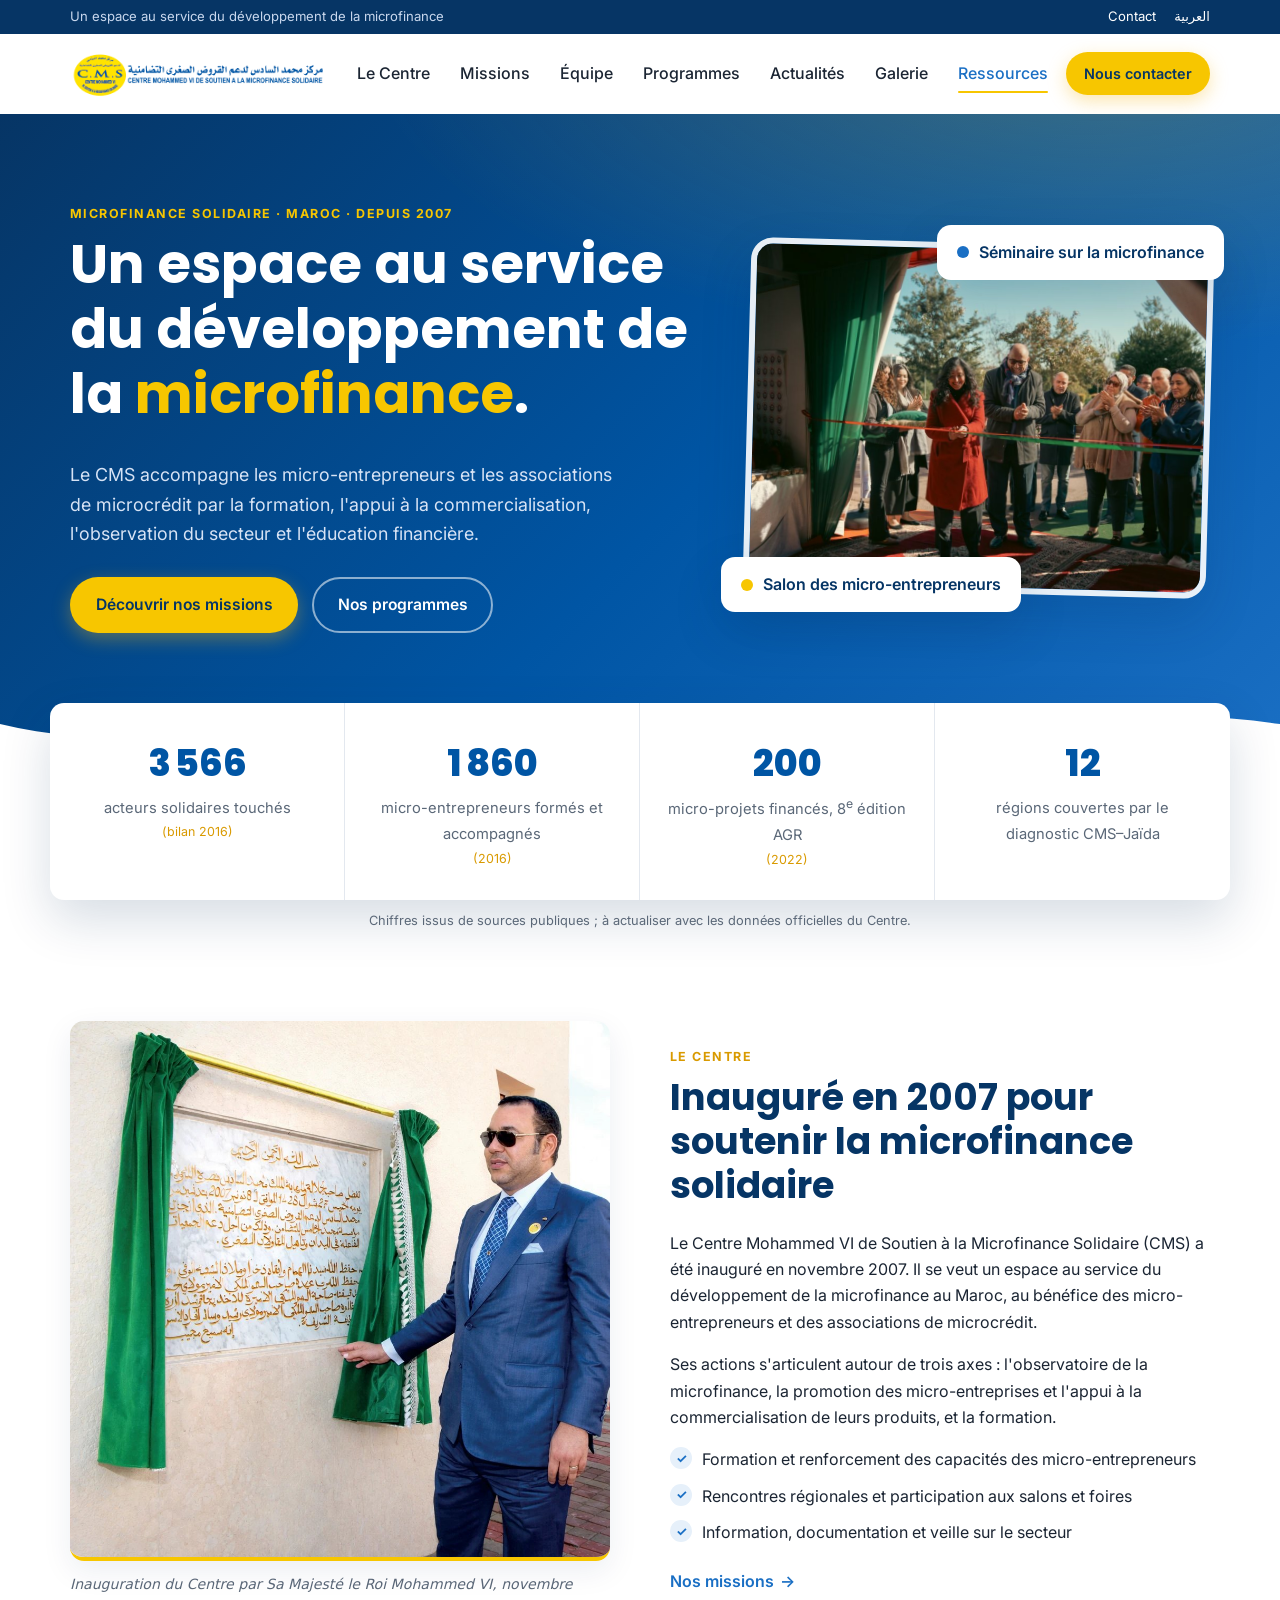
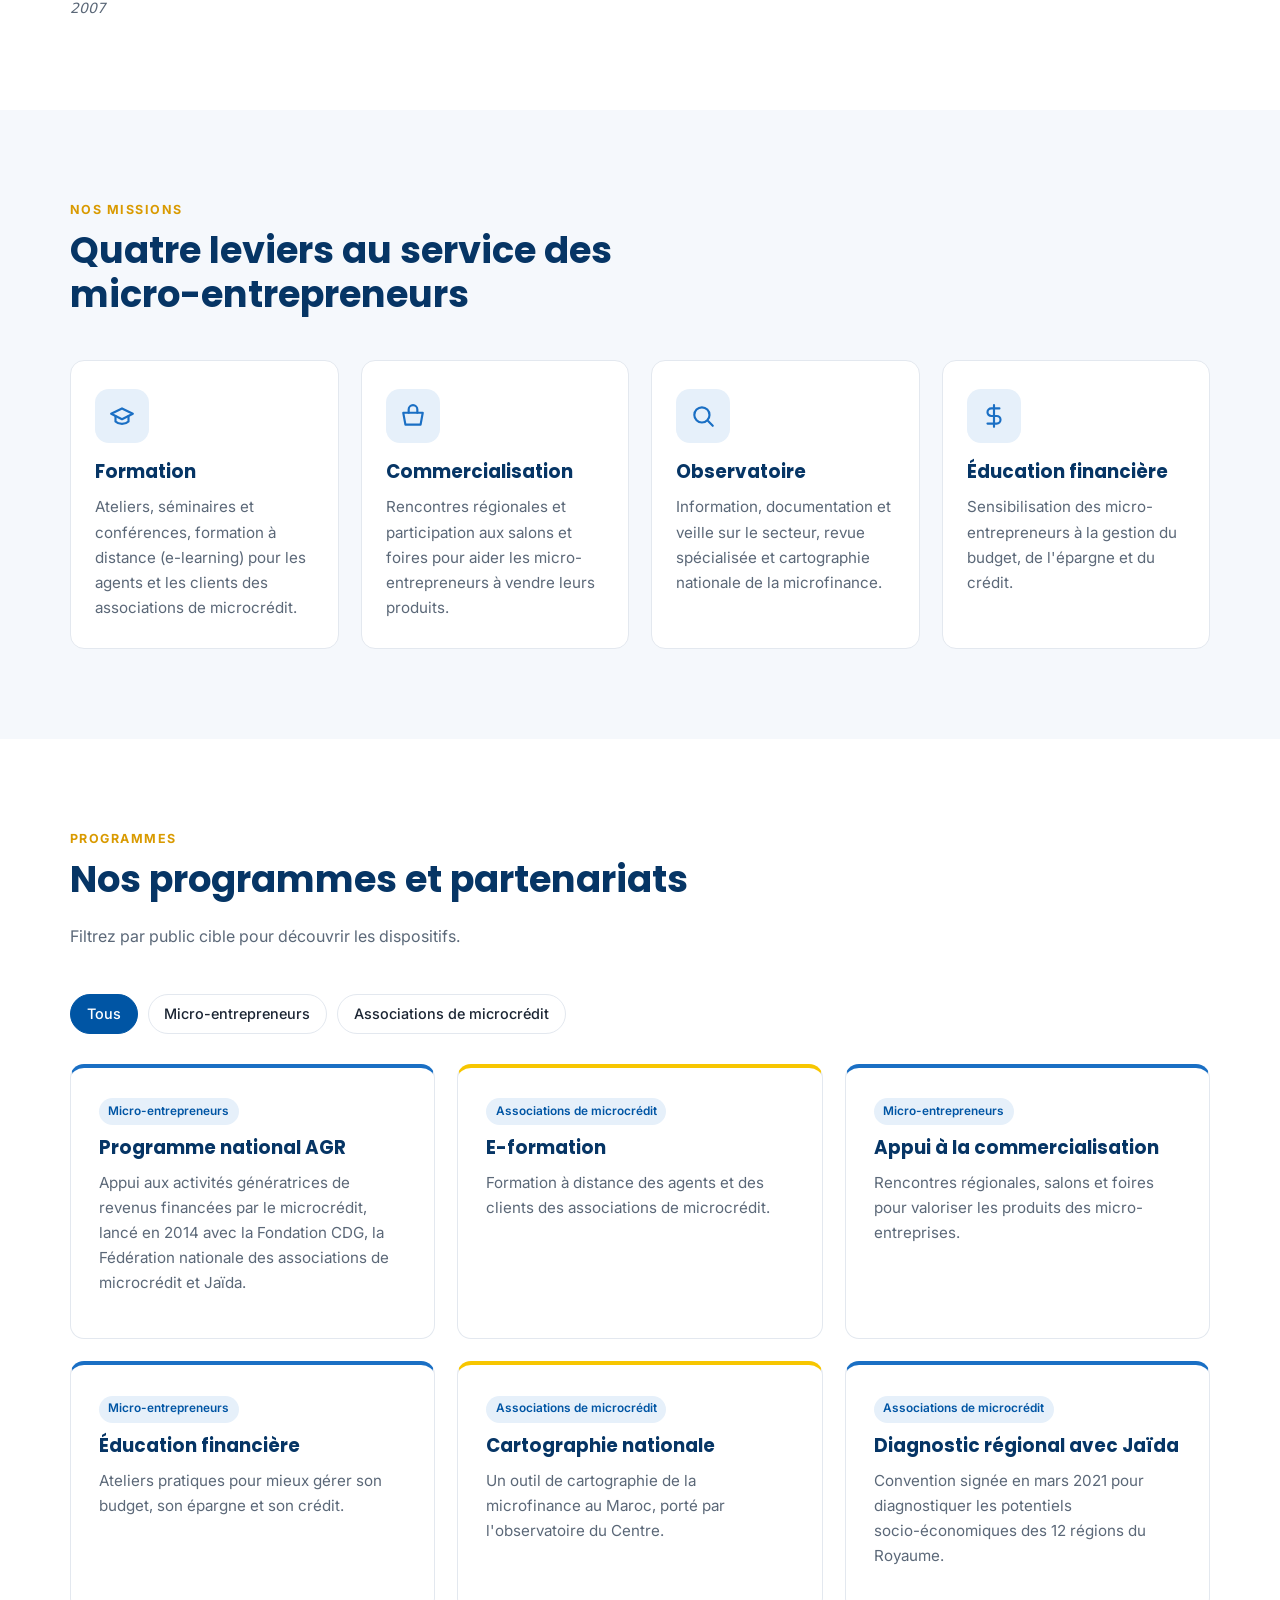
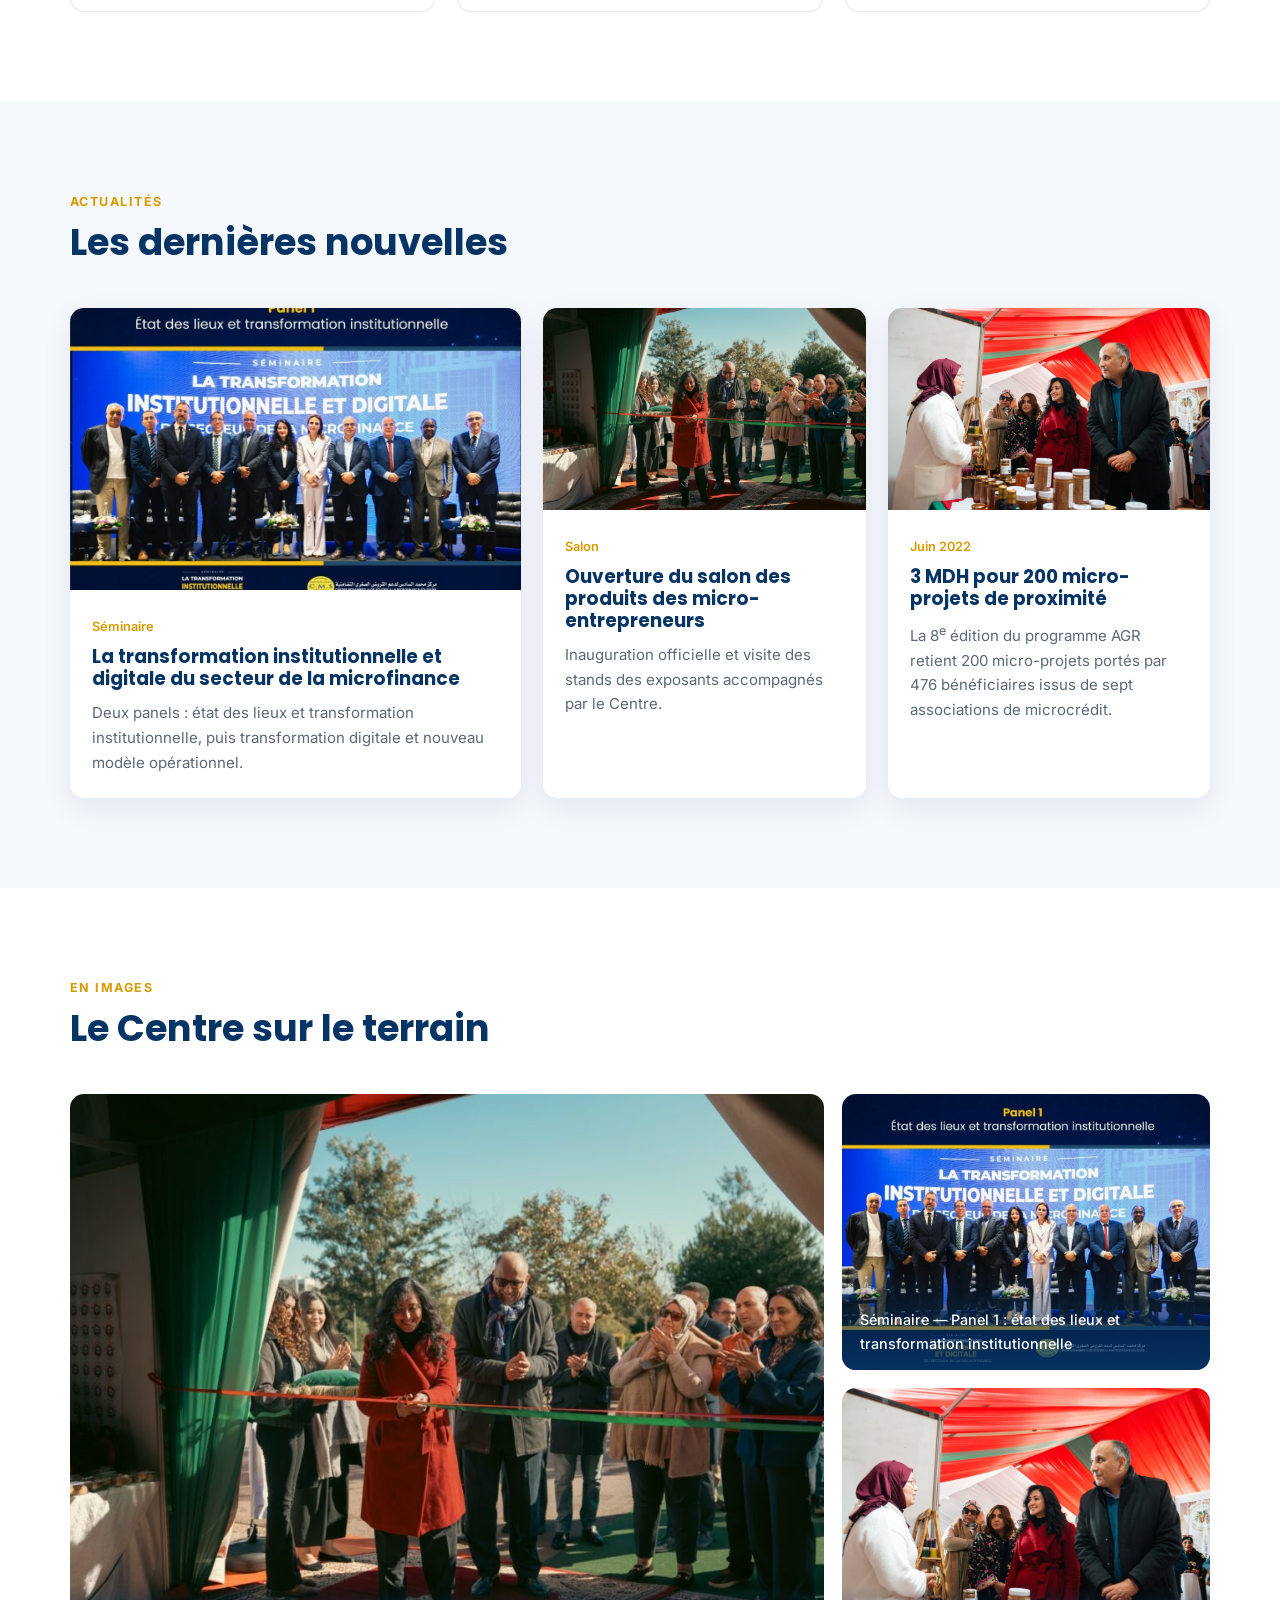
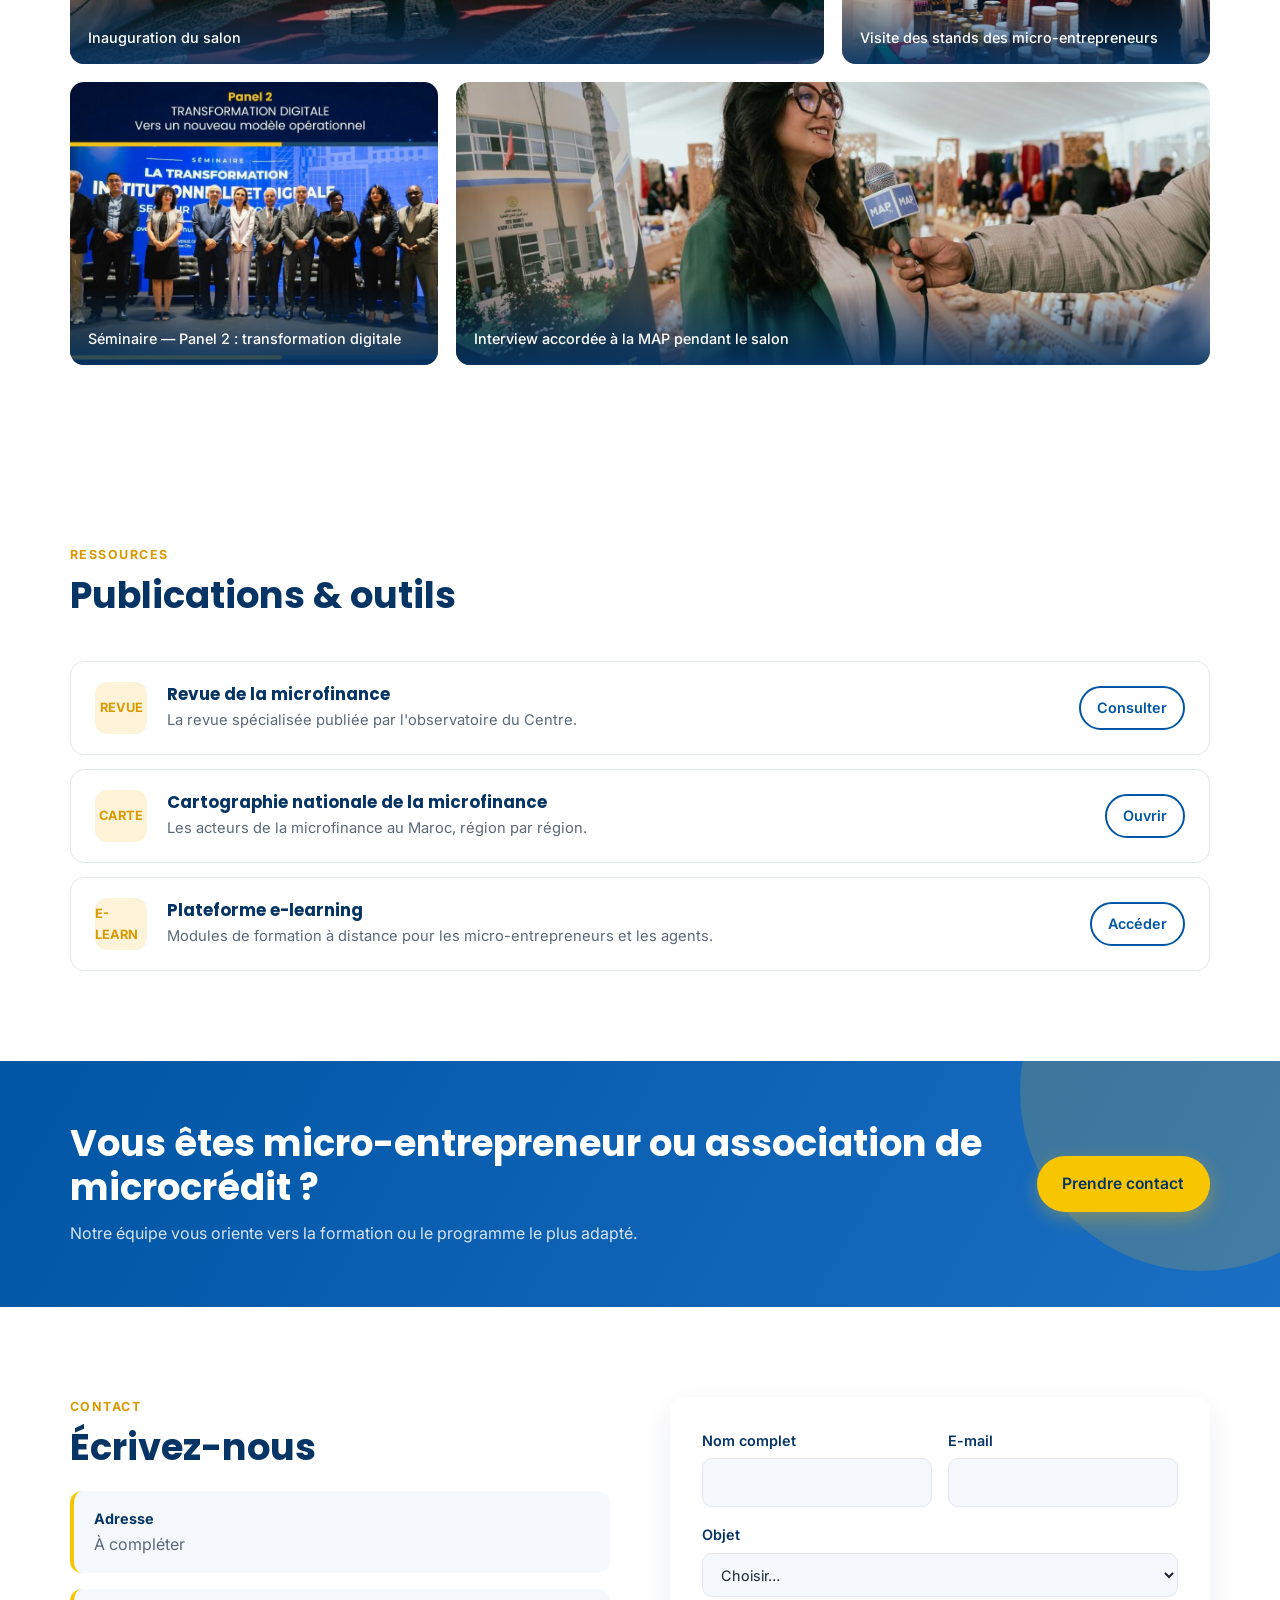
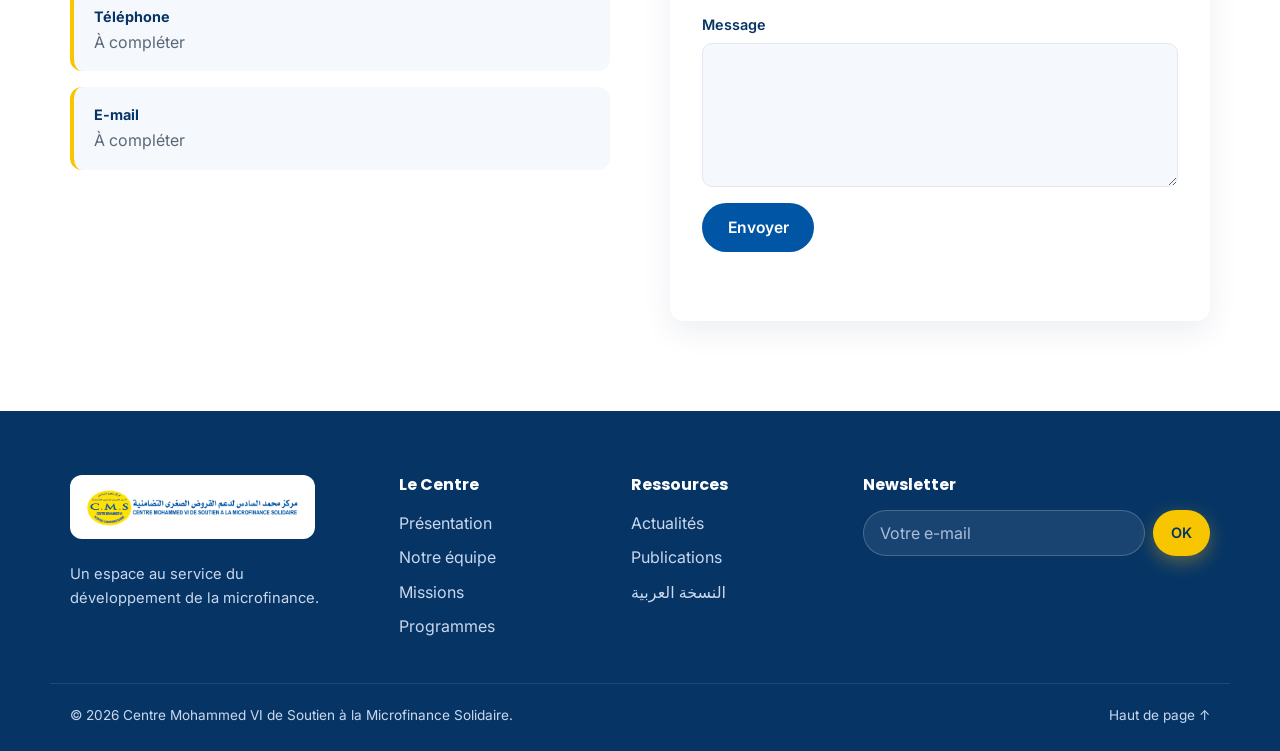
==== commit a3f740ca: "Add 2007 royal inauguration photo to the Centre section and refresh mockups Co-Authored-By: Claude O" ====
--- a/index.html
+++ b/index.html
@@ -88,7 +88,7 @@
     <section class="section" id="centre">
       <div class="container split">
         <div class="split__media reveal">
-          <img class="photo" src="assets/photos/salon-interview-map.jpg" width="1024" height="684" alt="Interview au salon, devant la bannière du Centre" loading="lazy">
+          <figure class="photo-fig"><img class="photo photo--square" src="assets/photos/inauguration-centre-2007.jpg" width="1024" height="1024" alt="Sa Majesté le Roi Mohammed VI dévoile la plaque inaugurale du Centre, novembre 2007" loading="lazy"><figcaption>Inauguration du Centre par Sa Majesté le Roi Mohammed VI, novembre 2007</figcaption></figure>
         </div>
         <div class="split__content reveal">
           <p class="eyebrow">Le Centre</p>
--- a/css/styles.css
+++ b/css/styles.css
@@ -299,6 +299,12 @@
   .gallery__item:last-child img { aspect-ratio: 4 / 3; }
 }
 
+.photo-fig { margin: 0; }
+.split__media .photo--square { aspect-ratio: 1 / 1; object-position: center 30%; }
+.photo-fig figcaption { margin-top: 12px; font-size: .88rem; color: var(--muted); font-style: italic; }
+.split__media:has(.photo-fig)::after { display: none; }
+.photo-fig img { border-bottom: 4px solid var(--yellow); }
+
 /* Reveal on scroll */
 .reveal { opacity: 0; transform: translateY(24px); transition: opacity .7s ease, transform .7s ease; }
 .reveal.is-visible { opacity: 1; transform: none; }
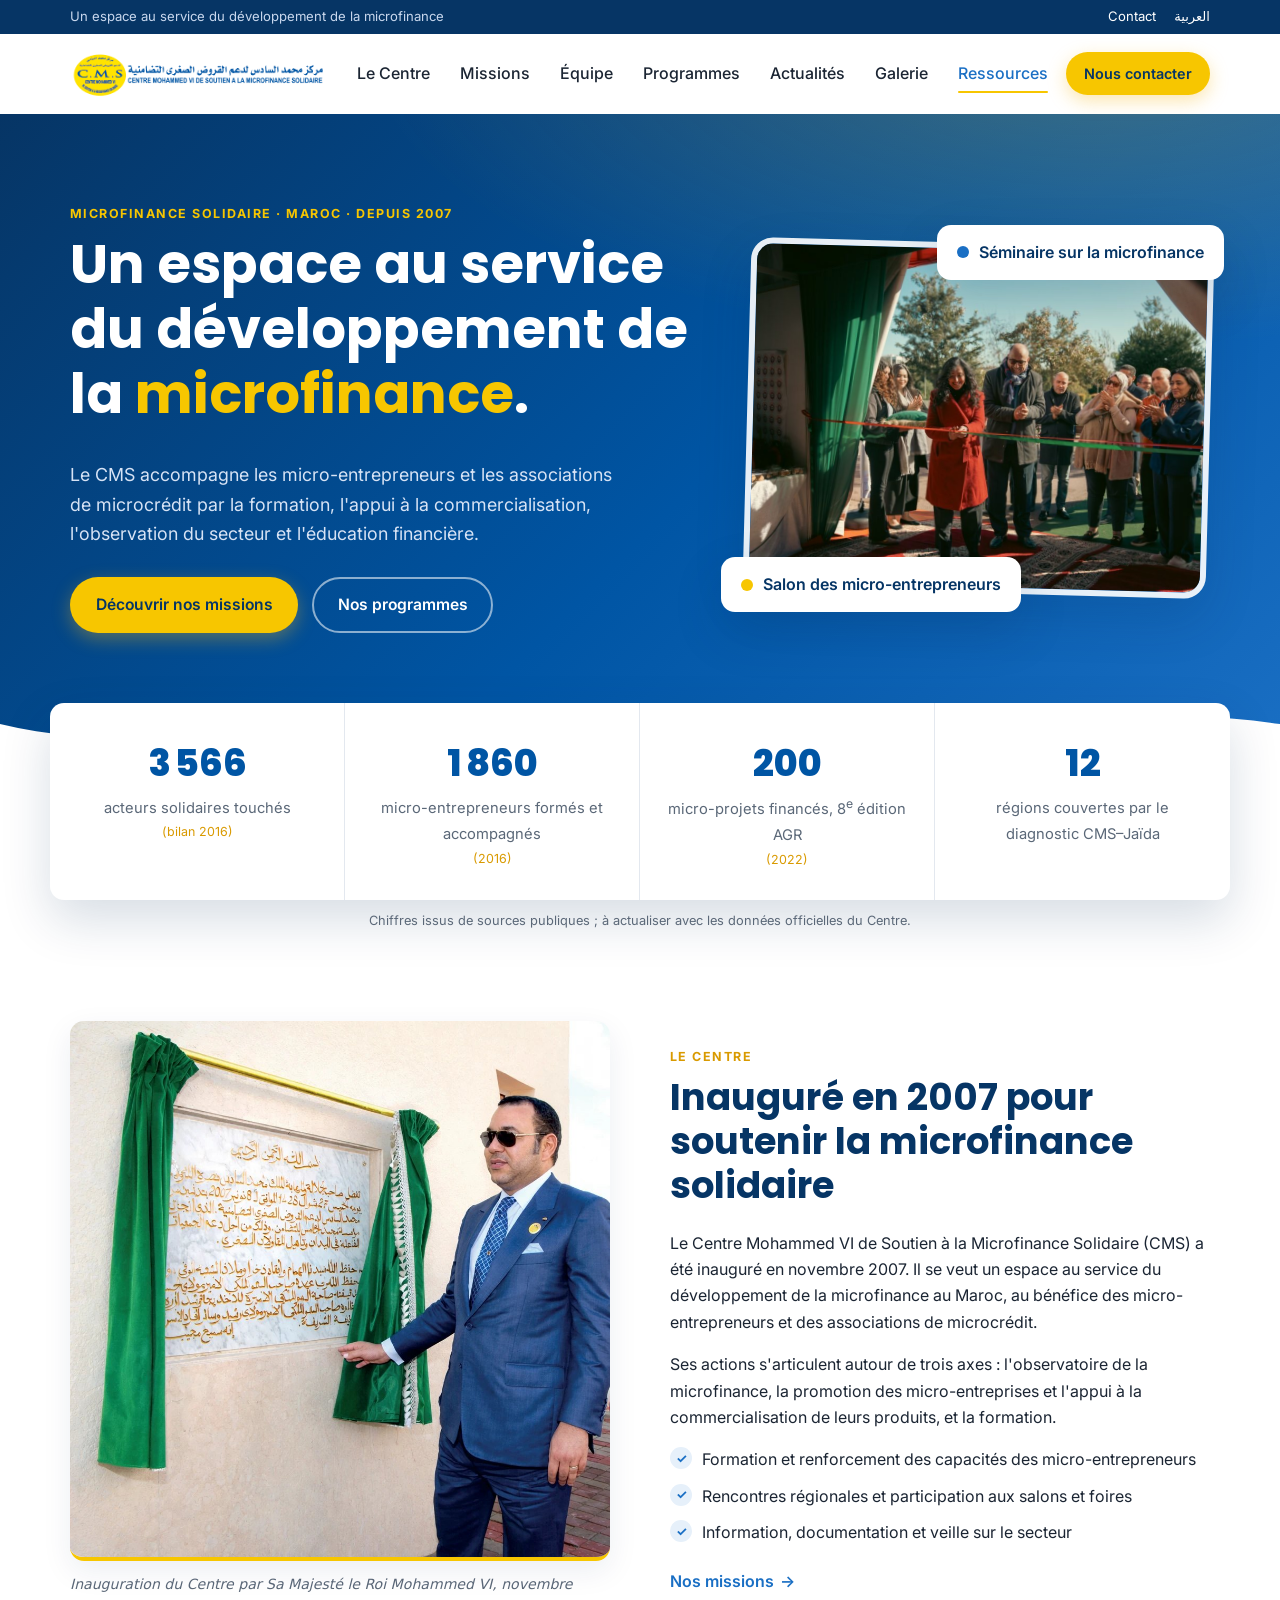
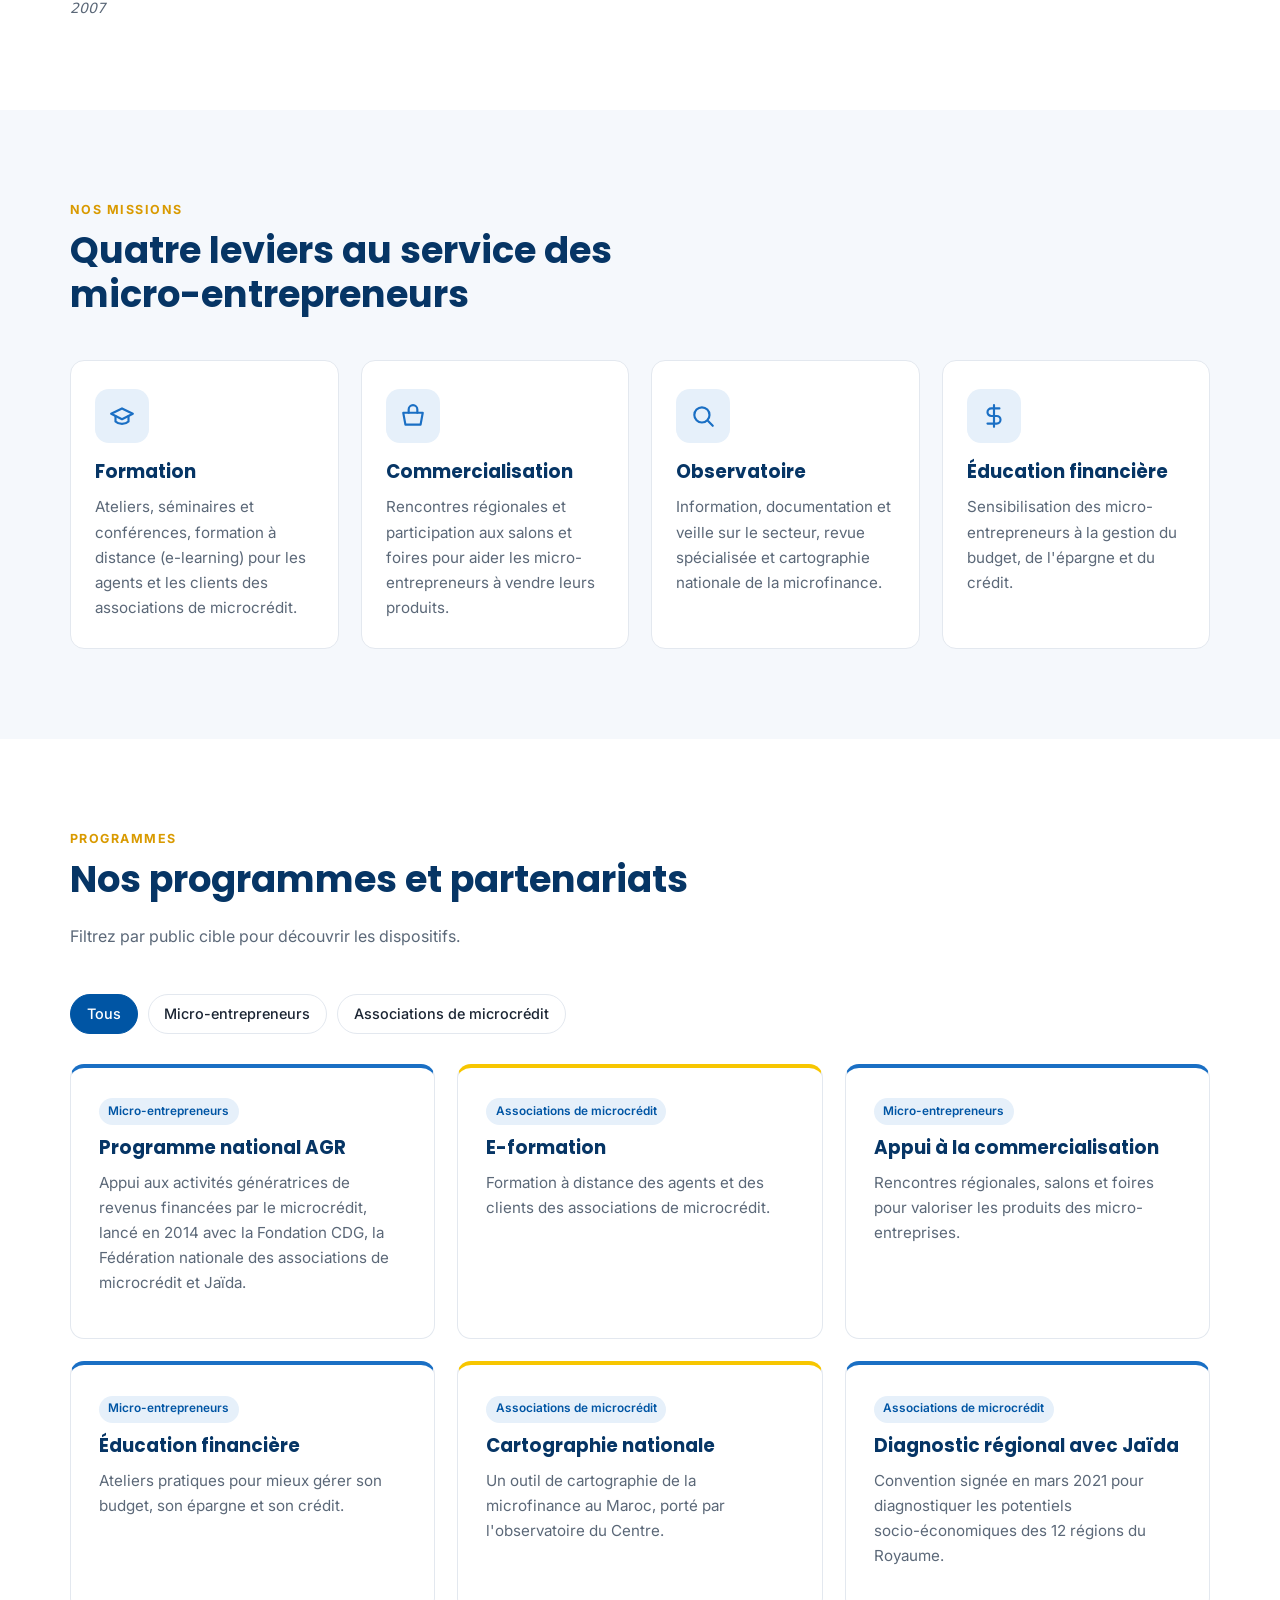
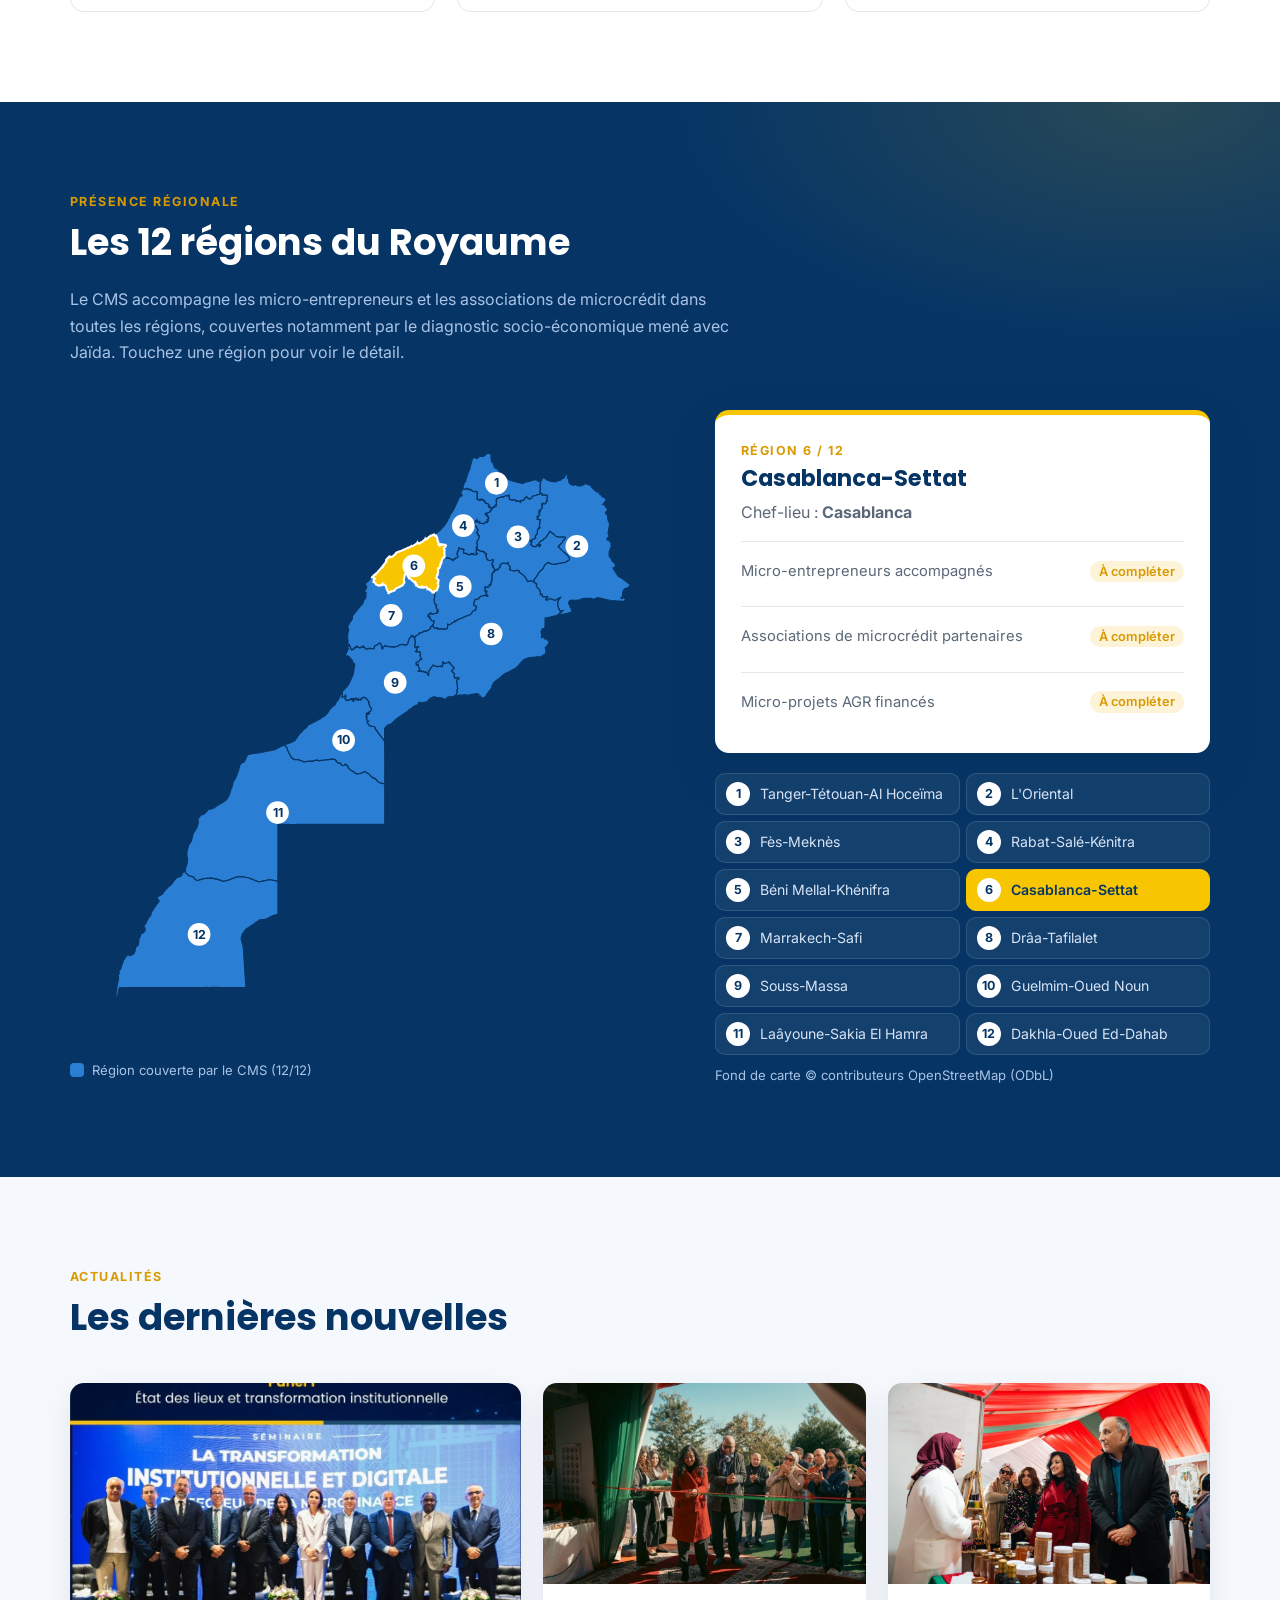
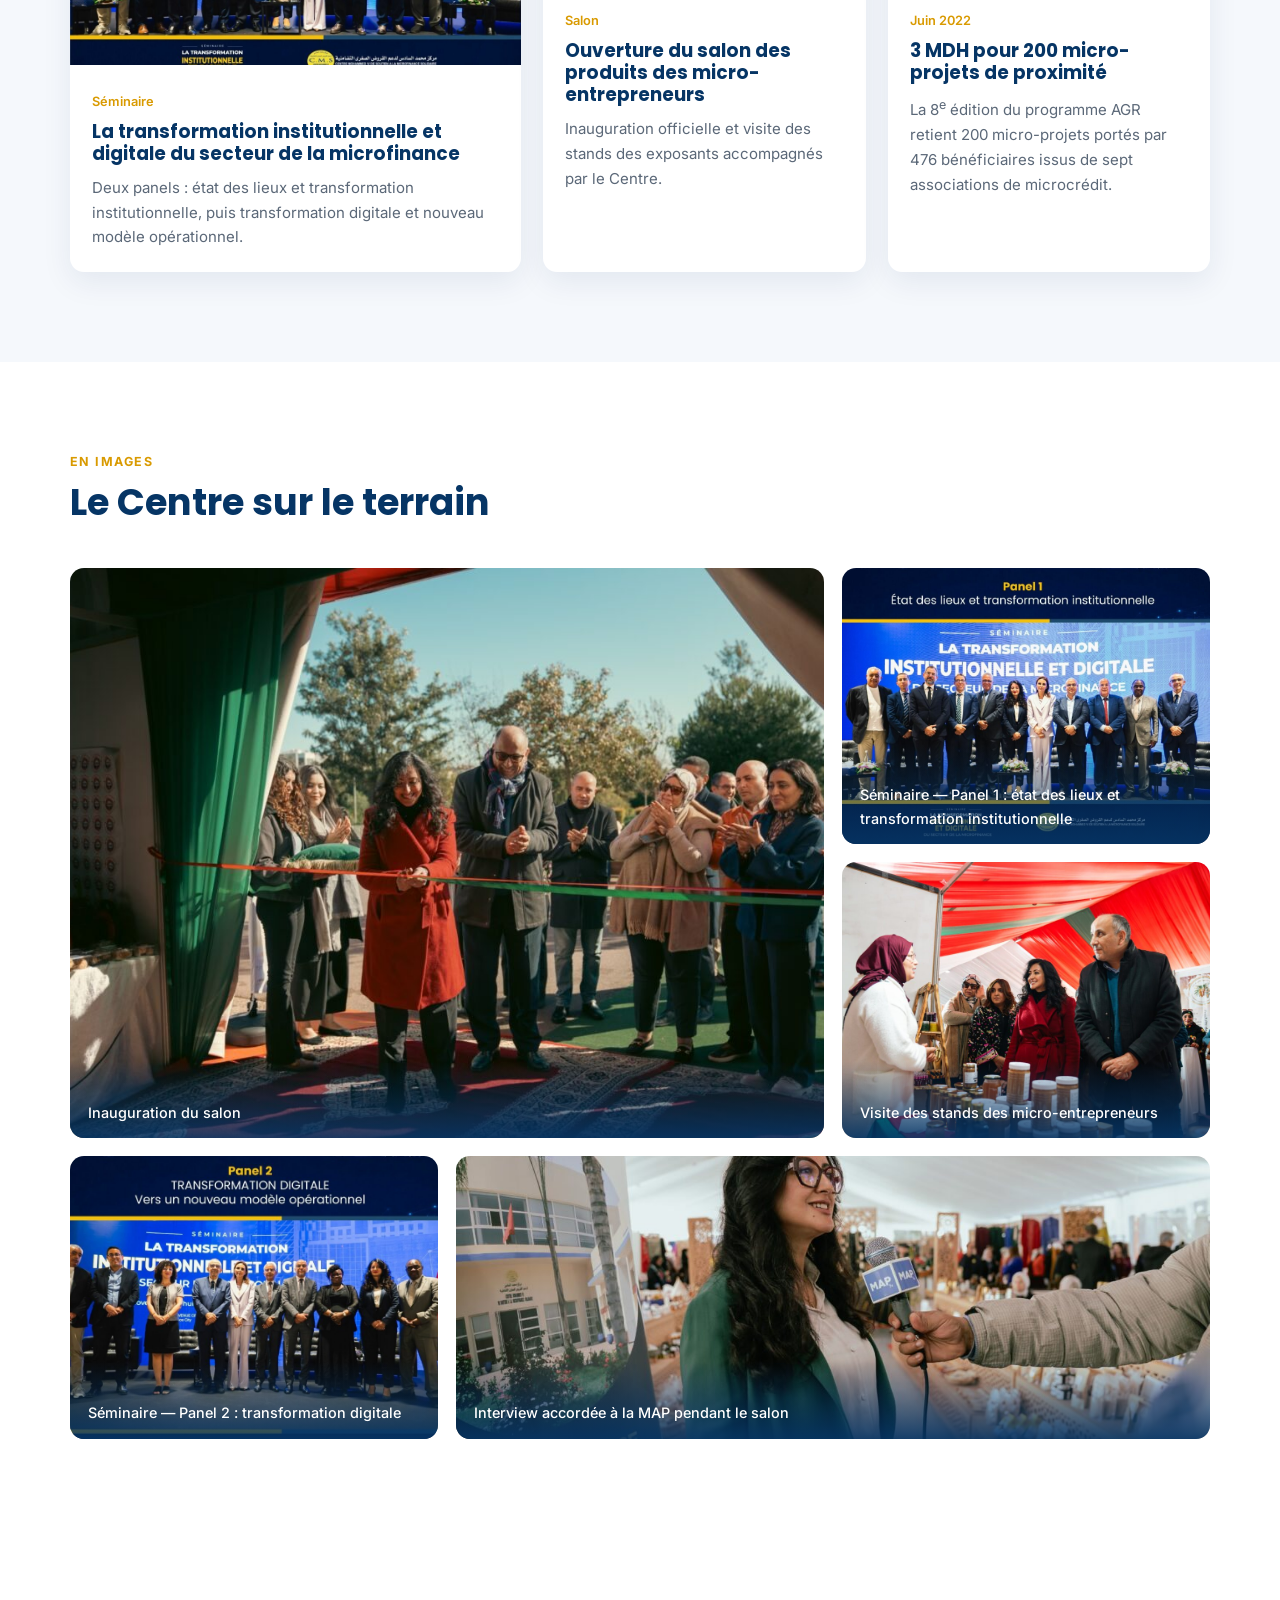
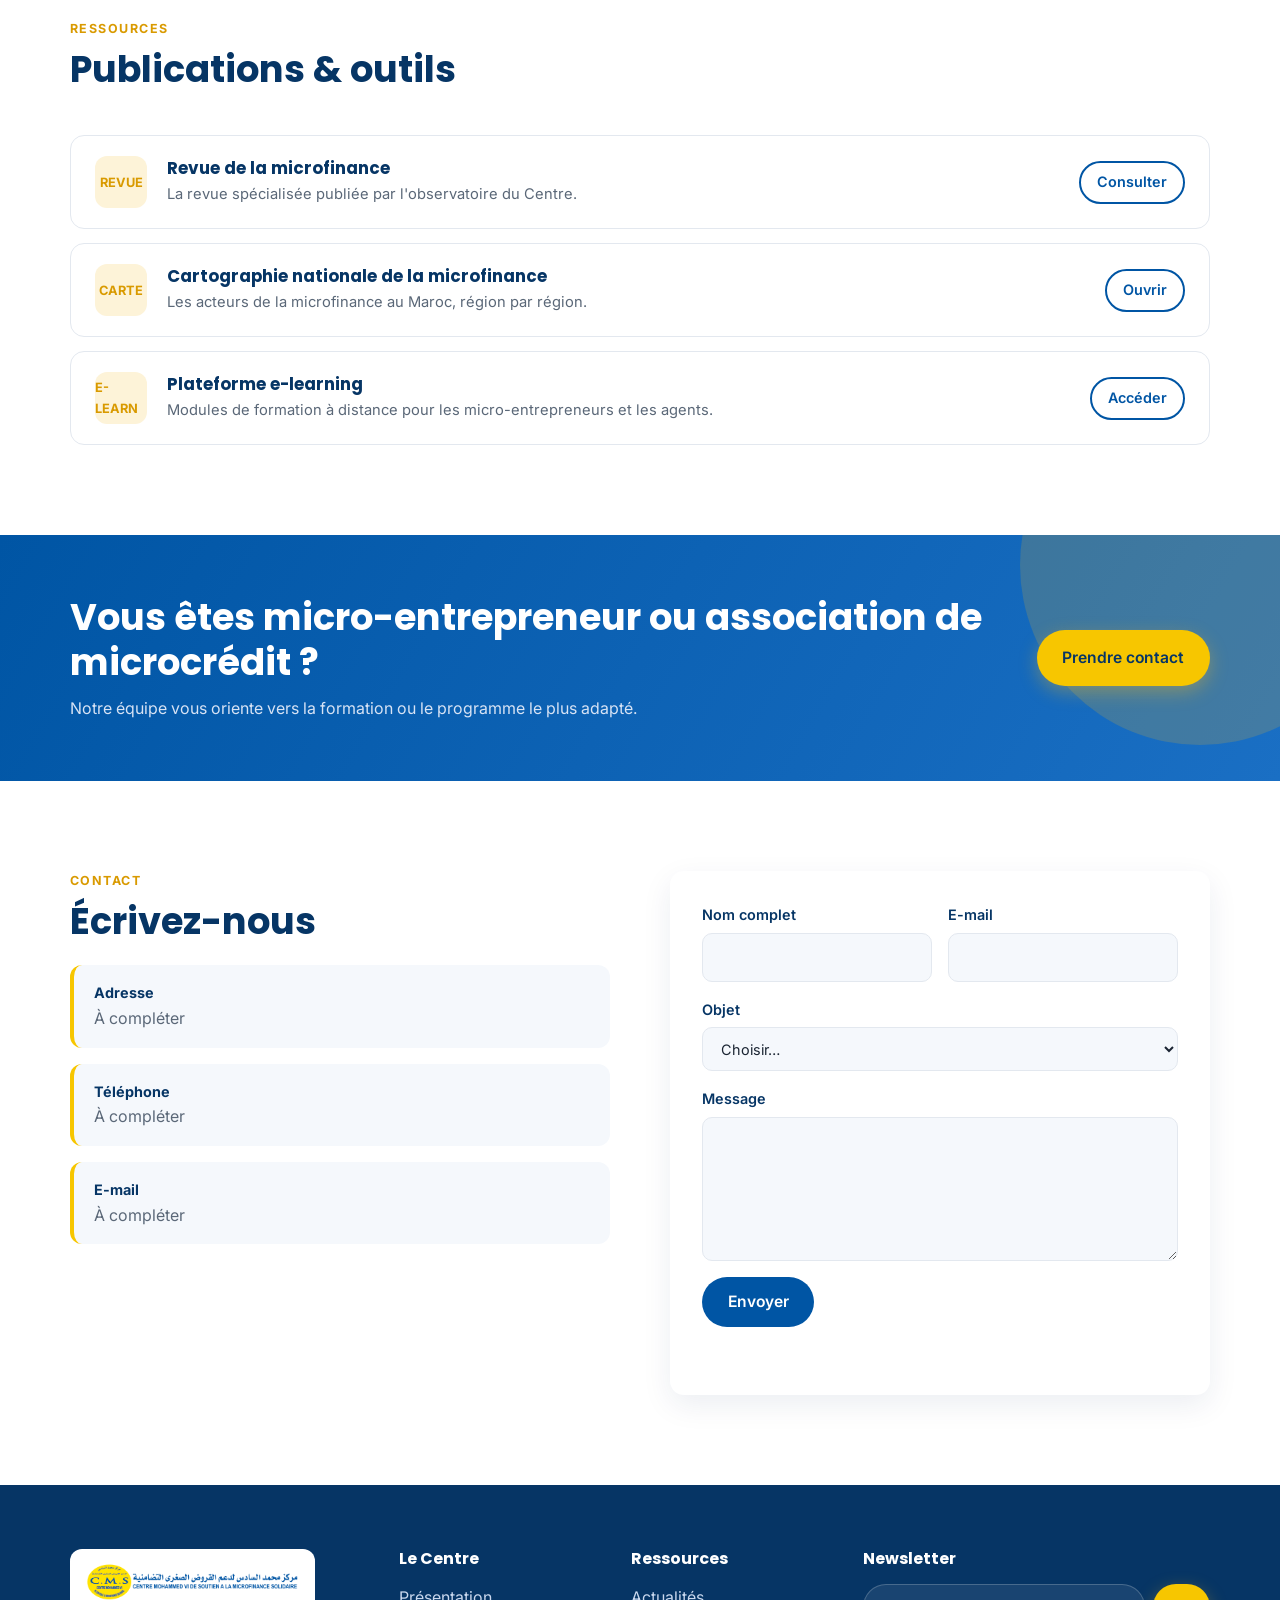
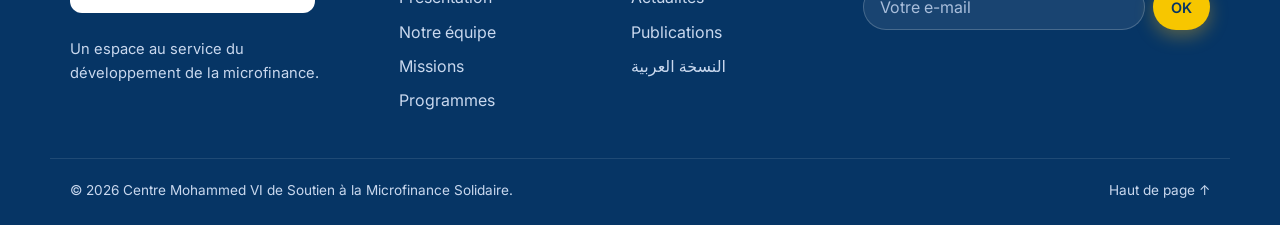
==== commit 3e4032d0: "Add interactive map of Morocco's 12 regions (FR/AR) Region shapes from the morocco-map package (Open" ====
--- a/index.html
+++ b/index.html
@@ -185,6 +185,27 @@
       </div>
     </section>
 
+    <section class="section section--dark" id="regions">
+      <div class="container">
+        <header class="section__head reveal">
+          <p class="eyebrow">Présence régionale</p>
+          <h2>Les 12 régions du Royaume</h2>
+          <p>Le CMS accompagne les micro-entrepreneurs et les associations de microcrédit dans toutes les régions, couvertes notamment par le diagnostic socio-économique mené avec Jaïda. Touchez une région pour voir le détail.</p>
+        </header>
+        <div class="map">
+          <div class="map__canvas">
+            <div id="carte-maroc"></div>
+            <p class="map__legend"><span class="map__swatch"></span>Région couverte par le CMS (12/12)</p>
+          </div>
+          <div class="map__side">
+            <div class="map__panel" id="carte-panel" aria-live="polite"></div>
+            <div class="map__list" id="carte-liste"></div>
+            <p class="map__src">Fond de carte © contributeurs OpenStreetMap (ODbL)</p>
+          </div>
+        </div>
+      </div>
+    </section>
+
     <!-- ============ News ============ -->
     <section class="section section--tint" id="actualites">
       <div class="container">
@@ -330,5 +351,6 @@
   </footer>
 
   <script src="js/main.js" defer></script>
+  <script src="js/carte.js" defer></script>
 </body>
 </html>
--- a/css/styles.css
+++ b/css/styles.css
@@ -305,6 +305,39 @@
 .split__media:has(.photo-fig)::after { display: none; }
 .photo-fig img { border-bottom: 4px solid var(--yellow); }
 
+
+/* ---------- Regional map ---------- */
+.section--dark { background: radial-gradient(800px 400px at 90% 0%, rgba(247,198,0,.14), transparent 60%), var(--blue-900); color: #d7e3f5; }
+.section--dark h2, .section--dark h3 { color: #fff; }
+.section--dark .section__head p:last-child { color: #a9c3e6; }
+.map { display: grid; grid-template-columns: 1.1fr .9fr; gap: 40px; align-items: start; }
+.map__canvas { min-width: 0; }
+.map__svg { width: 100%; height: auto; max-height: 640px; }
+.map__region { fill: #2a7fd4; stroke: var(--blue-900); stroke-width: 1.2; cursor: pointer; transition: fill .2s; fill-opacity: var(--k, 1); outline: none; }
+.map__region:hover, .map__region:focus-visible { fill: #5aa2e8; }
+.map__region.is-active { fill: var(--yellow); fill-opacity: 1; stroke: #fff; stroke-width: 2; }
+.map__labels { pointer-events: none; }
+.map__labels circle { fill: #fff; }
+.map__labels text { font: 700 12px var(--font); fill: var(--blue-900); text-anchor: middle; }
+.map__legend, .map__src { font-size: .82rem; color: #a9c3e6; display: flex; align-items: center; gap: 8px; margin: 10px 0 0; }
+.map__swatch { width: 14px; height: 14px; border-radius: 4px; background: #2a7fd4; }
+.map__panel { background: #fff; color: var(--ink); border-radius: var(--radius); padding: 26px; box-shadow: var(--shadow-lg); border-top: 5px solid var(--yellow); }
+.map__panel h3 { color: var(--blue-900); font-size: 1.4rem; margin-bottom: .3em; }
+.map__panel .eyebrow { margin-bottom: .3em; }
+.map__cap { color: var(--muted); margin-bottom: 16px; }
+.map__stats { margin: 0; display: grid; gap: 10px; }
+.map__stats div { display: flex; justify-content: space-between; gap: 16px; align-items: baseline; padding: 10px 0; border-top: 1px solid var(--line); }
+.map__stats dt { color: var(--muted); font-size: .92rem; }
+.map__stats dd { margin: 0; font-family: var(--font-display); font-weight: 700; font-size: 1.3rem; color: var(--blue-800); font-variant-numeric: tabular-nums; white-space: nowrap; }
+.map__todo { font-family: var(--font); font-size: .8rem; font-weight: 600; color: var(--yellow-600); background: #fdf3d8; padding: .25em .7em; border-radius: 999px; }
+.map__list { display: grid; grid-template-columns: 1fr 1fr; gap: 6px; margin-top: 20px; }
+.map__item { display: flex; align-items: center; gap: 10px; text-align: start; font: inherit; font-size: .88rem; color: #d7e3f5; background: rgba(255,255,255,.06); border: 1px solid rgba(255,255,255,.12); border-radius: 10px; padding: 8px 10px; cursor: pointer; transition: background .2s; }
+.map__item:hover { background: rgba(255,255,255,.14); }
+.map__item.is-active { background: var(--yellow); color: var(--blue-900); border-color: var(--yellow); font-weight: 600; }
+.map__num { flex: none; width: 24px; height: 24px; border-radius: 50%; display: grid; place-items: center; background: #fff; color: var(--blue-900); font-weight: 700; font-size: .78rem; }
+@media (max-width: 900px) { .map { grid-template-columns: 1fr; } .map__svg { max-height: 520px; } }
+@media (max-width: 600px) { .map__item { font-size: .78rem; padding: 7px 8px; gap: 7px; } .map__num { width: 20px; height: 20px; font-size: .7rem; } }
+
 /* Reveal on scroll */
 .reveal { opacity: 0; transform: translateY(24px); transition: opacity .7s ease, transform .7s ease; }
 .reveal.is-visible { opacity: 1; transform: none; }
